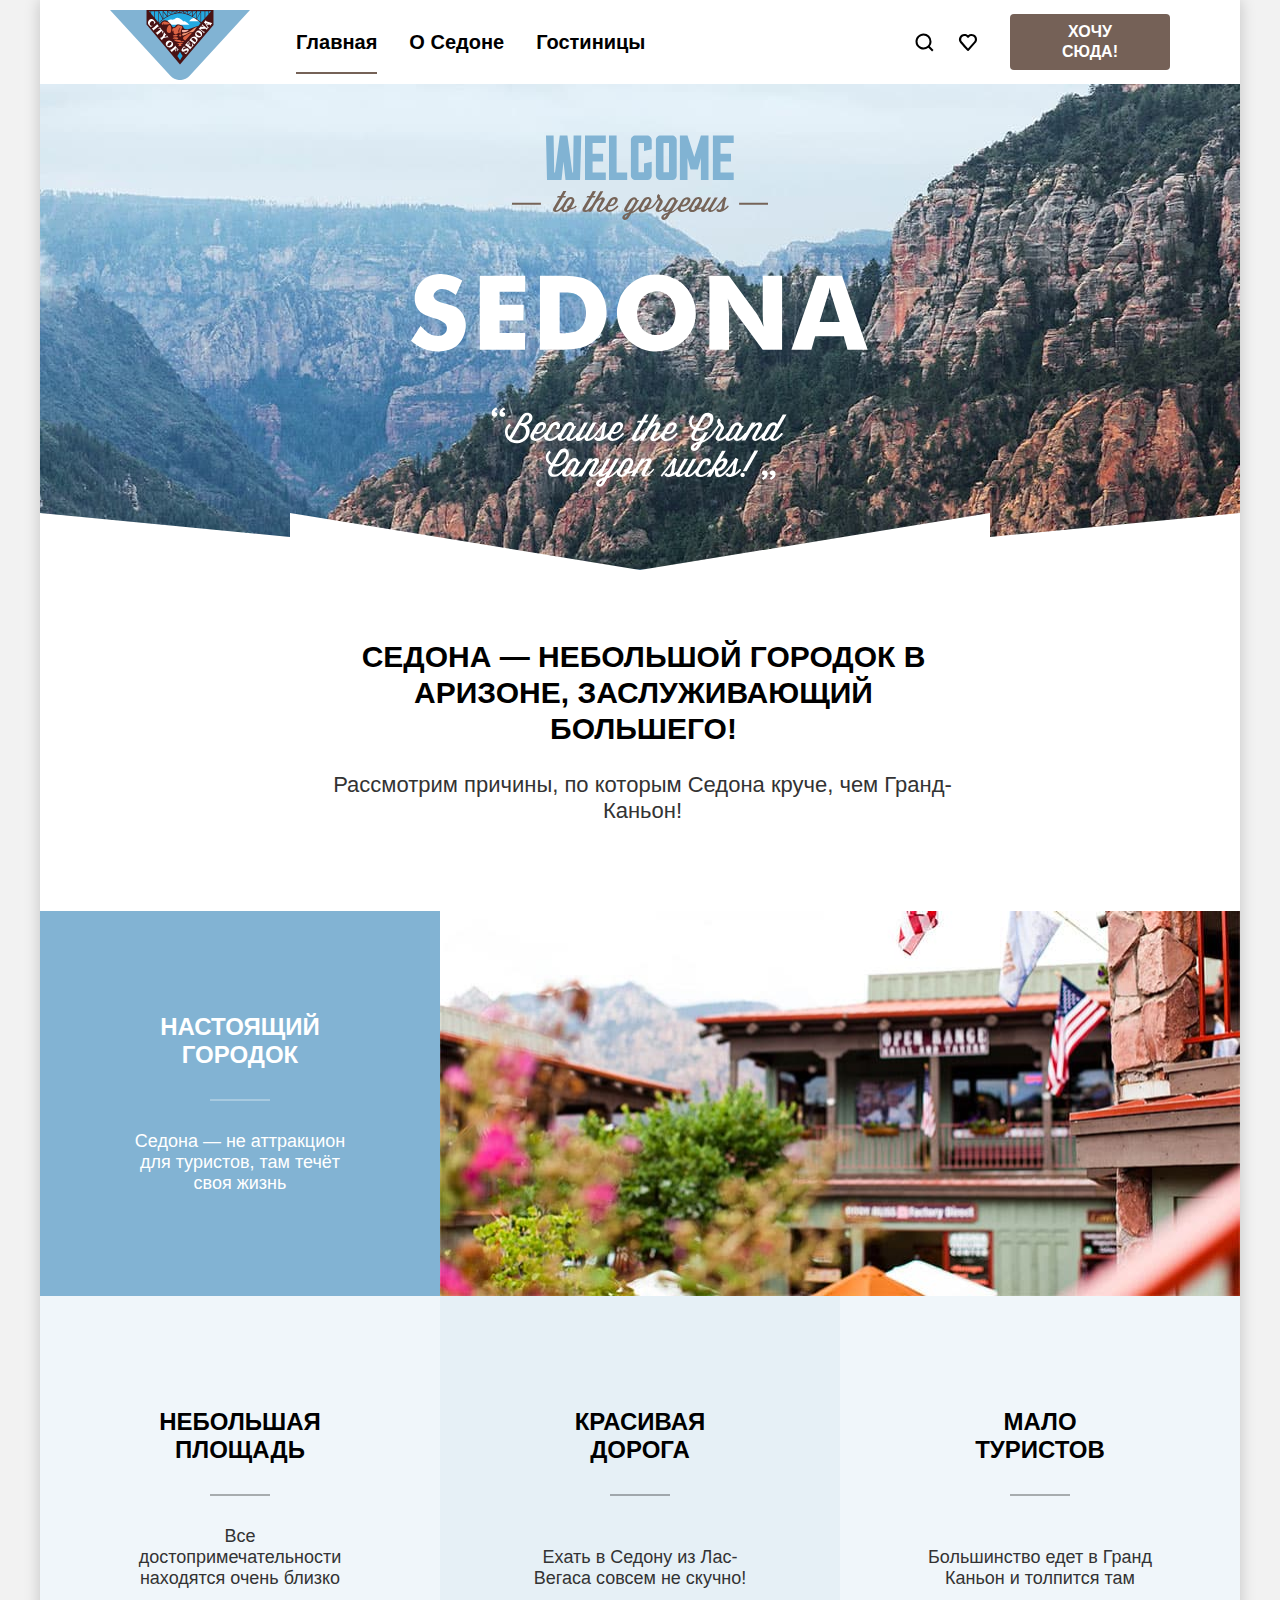
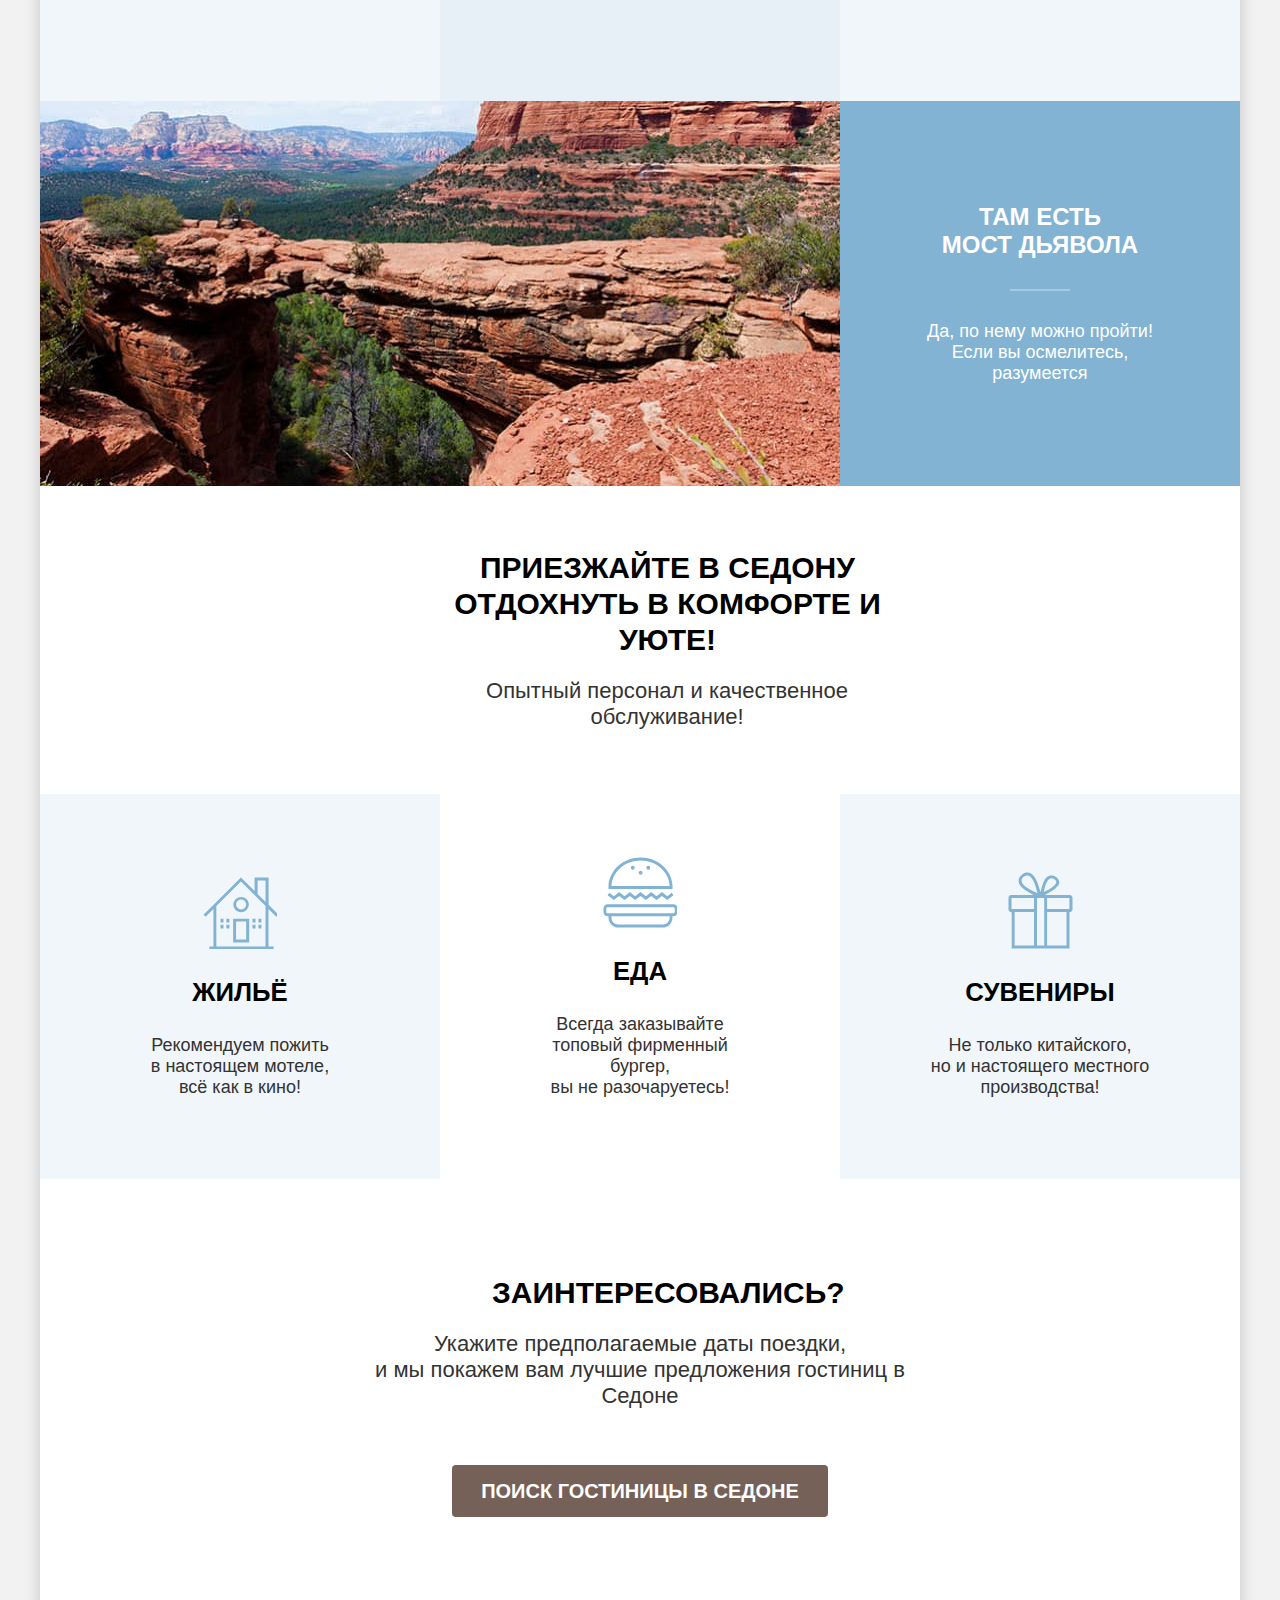
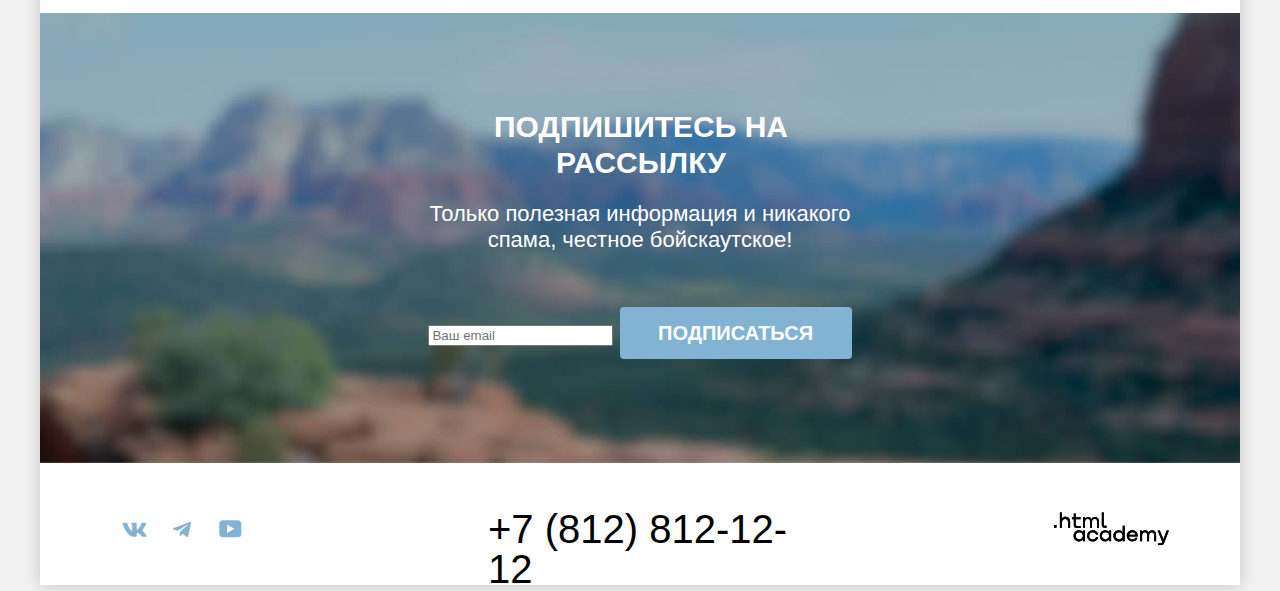
==== index.html @ 53e1e617 "Добавляет иконки в соцсети" ====
<!DOCTYPE html>
<html lang="ru">

  <head>
    <meta charset="utf-8">
    <title>HTML Academy: Седона</title>
    <link rel="stylesheet" href="styles/styles.css">
  </head>

  <body>
    <div class="wrapper">
      <header class="header-main">
        <nav class="header-navigation">
          <a class="header-logo-link">
            <img class="header-logo" width="140" height="70" src="images/header/logo-sedona2.svg"
              alt="Логотип города Седона.">
          </a>
          <ul class="header-navigation-list">
            <li class="header-navigation-item">
              <a class="header-navigation-link header-navigation-link-current" href="index.html">Главная</a>
            </li>
            <li class="header-navigation-item">
              <a class="header-navigation-link" href="#">О Седоне</a>
            </li>
            <li class="header-navigation-item">
              <a class="header-navigation-link" href="catalog.html">Гостиницы</a>
            </li>
          </ul>
          <ul class="header-navigation-list header-navigation-user">
            <li class="header-navigation-item">
              <a class="header-navigation-link" href="#">
                <span class="visually-hidden">Поиск</span>
              </a>
            </li>
            <li class="header-navigation-item">
              <a class="header-navigation-link" href="#">
                <span class="visually-hidden">Избранное число гостиниц</span>
                <!-- <span class="navigation-badge">12</span> - как реализовывать 12?вернуться после лайва-->
              </a>
            </li>
            <li class="header-navigation-item">
              <form class="form-button" action="https://echo.htmlacademy.ru/" method="post">
                <button class="button button-header" type="submit">Хочу сюда!</button>
              </form>
            </li>
          </ul>
        </nav>
      </header>
      <main class="main-index">
        <section class="hero">
          <h1 class="visually-hidden">Добро пожаловать в великолепную Седону</h1>
          <img class="hero-welcome-vector" width="458" height="352" src="images/index/welcome-text.svg"
            alt="Welcome to the gorgeous Sedona, because the Grand Canyon sucks!">
        </section>
        <section class="advantages">
          <div class="advantages-title-annotation">
            <h2 class="section-title advantages-title">Седона — небольшой городок в Аризоне, заслуживающий
              большего!</h2>
            <p class="annotation">Рассмотрим причины, по которым Седона круче, чем Гранд-Каньон!</p>
          </div>
          <ul class="advantages-list">
            <li class="advantages-item advantages-big-item">
              <div class="big-item-text">
                <h3 class="advantages-subtitle">Настоящий городок</h3>
                <p class="advantages-description">Седона — не аттракцион для туристов, там течёт своя жизнь</p>
              </div>
              <img class="advantages-image" width="800" height="384" src="images/index/advantages-1.jpg"
                alt="Дома Седоны.">
            </li>
            <li class="advantages-item advantages-item-square">
              <h3 class="advantages-subtitle advantages-subtitle-dark">Небольшая площадь</h3>
              <p class="advantages-description advantages-description-dark">Все достопримечательности находятся очень
                близко</p>
            </li>
            <li class="advantages-item advantages-item-road">
              <h3 class="advantages-subtitle advantages-subtitle-dark">Красивая<br>дорога</h3>
              <p class="advantages-description advantages-description-dark">Ехать в Седону
                из&nbsp;Лас-Вегаса совсем не скучно!</p>
            </li>
            <li class="advantages-item advantages-item-tourists">
              <h3 class="advantages-subtitle advantages-subtitle-dark">Мало<br>туристов</h3>
              <p class="advantages-description advantages-description-dark">Большинство едет в Гранд Каньон и толпится
                там</p>
            </li>
            <li class="advantages-item advantages-big-item">
              <img class="advantages-image" width="800" height="384" src="images/index/advantages-2.jpg"
                alt="Скалы Седоны.">
              <div class="big-item-text">
                <h3 class="advantages-subtitle">Там есть<br>мост дьявола</h3>
                <p class="advantages-description">Да, по нему можно пройти! Если вы осмелитесь, разумеется</p>
              </div>

            </li>
          </ul>
        </section>
        <section class="service">
          <div class="service-title-annotation">
            <h2 class="section-title service-title">Приезжайте в Седону отдохнуть в комфорте и уюте!</h2>
            <p class="annotation">Опытный персонал и качественное обслуживание!</p>
          </div>

          <ul class="service-list">
            <li class="service-item">
              <h3 class="service-subtitle">Жильё</h3>
              <p class="service-description">Рекомендуем пожить<br>в настоящем мотеле,<br>всё как в кино!</p>
            </li>
            <li class="service-item service-item-food">
              <h3 class="service-subtitle service-subtitle-food">Еда</h3>
              <p class="service-description">Всегда заказывайте <br>топовый фирменный бургер,<br>вы не разочаруетесь!
              </p>
            </li>
            <li class="service-item">
              <h3 class="service-subtitle service-subtitle-gift">Сувениры</h3>
              <p class="service-description">Не только китайского,<br>но и настоящего местного производства!</p>
            </li>
          </ul>
        </section>
        <section class="hotel-search">
          <div class="hotel-search-container">
            <h2 class="section-title hotel-search-title">Заинтересовались?</h2>
            <p class="annotation">Укажите предполагаемые даты поездки,<br>и мы покажем вам лучшие предложения гостиниц в
              Седоне</p>
            <button class="button button-search-hotel" type="button">Поиск гостиницы в Седоне</button>
          </div>
        </section>
        <section class="subscribe subscribe-background">
          <div class="subscribe-main">
            <h2 class="section-title subscribe-main-title">Подпишитесь на рассылку</h2>
            <p class="annotation subscribe-background-annotation">Только полезная информация и никакого спама,
              честное бойскаутское!</p>
            <form class="subscribe-form" action="https://echo.htmlacademy.ru/" method="post">
              <input class="subscribe-field" placeholder="Ваш email" type="email" name="email" id="subscribe-email"
                required>
              <button class="button button-subscribe" type="submit">Подписаться</button>
            </form>
          </div>
        </section>
      </main>
      <footer class="page-footer">
        <div class="page-footer-container">
          <h2 class="visually-hidden">Как с нами связаться</h2>
          <section class="footer-social">
            <h3 class="visually-hidden">Мы в социальных сетях</h3>
            <ul class="footer-social-list">
              <li class="footer-social-item">
                <a class="footer-social-link" href="https://vk.com/htmlacademy">
                  <span class="visually-hidden">Вконтакте</span>
                  <svg aria-hidden="true" focusable="false" xmlns="http://www.w3.org/2000/svg" width="25" height="15"
                    fill="none">
                    <path fill="#83B3D3" fill-rule="evenodd"
                      d="M24.12 1.8c.16-.54 0-.94-.8-.94H20.7c-.67 0-.98.34-1.15.73 0 0-1.33 3.2-3.22 5.27-.61.6-.9.8-1.23.8-.16 0-.41-.2-.41-.75v-5.1c0-.66-.19-.95-.74-.95H9.82c-.42 0-.67.3-.67.59 0 .62.95.76 1.04 2.51v3.8c0 .83-.15.98-.48.98-.9 0-3.06-3.2-4.34-6.88-.25-.72-.5-1-1.18-1H1.57c-.75 0-.9.34-.9.73 0 .68.89 4.07 4.14 8.55 2.17 3.06 5.23 4.72 8 4.72 1.68 0 1.88-.37 1.88-1v-2.32c0-.74.16-.88.7-.88.38 0 1.05.19 2.6 1.66 1.79 1.75 2.08 2.54 3.08 2.54h2.63c.75 0 1.12-.37.9-1.1-.23-.72-1.08-1.77-2.2-3.02-.62-.71-1.54-1.48-1.82-1.86-.39-.5-.28-.71 0-1.15 0 0 3.2-4.42 3.54-5.93Z"
                      clip-rule="evenodd" />
                  </svg>
                </a>
              </li>
              <li class="footer-social-item">
                <a class="footer-social-link" href="https://t.me/htmlacademy">
                  <span class="visually-hidden">Телеграм</span>
                  <svg aria-hidden="true" focusable="false" xmlns="http://www.w3.org/2000/svg" width="18" height="17"
                    fill="none">
                    <path fill="#83B3D3"
                      d="M16.79.96.84 7.1c-1.09.44-1.08 1.05-.2 1.32l4.1 1.28 9.47-5.98c.44-.27.85-.13.52.17l-7.68 6.93-.28 4.22c.41 0 .6-.2.83-.41l1.99-1.94 4.13 3.06c.77.42 1.31.2 1.5-.71l2.72-12.8c.28-1.1-.43-1.61-1.16-1.28Z" />
                  </svg>
                </a>
              </li>
              <li class="footer-social-item">
                <a class="footer-social-link" href="https://www.youtube.com/user/htmlacademyru">
                  <span class="visually-hidden">Ютьюб</span>
                  <svg aria-hidden="true" focusable="false" xmlns="http://www.w3.org/2000/svg" width="23" height="18"
                    fill="none">
                    <path fill="#83B3D3"
                      d="M18.94.36H3.51C1.65.36.33 1.95.33 3.76v10.09c0 1.91 1.32 3.5 3.18 3.5h15.65c1.64 0 3.17-1.59 3.17-3.4V3.76c-.22-1.8-1.53-3.4-3.39-3.4ZM7.99 12.89V4.82l7.34 4.04-7.34 4.03Z" />
                  </svg>
                </a>
              </li>
            </ul>
          </section>
          <section class="footer-contacts">
            <h3 class="visually-hidden">Телефон компании</h3>
            <a class="contacts-phone" href="tel:+78121212">+7 (812) 812-12-12</a>
          </section>
          <section class="footer-logo">
            <h3 class="visually-hidden">Сайт компании</h3>
            <a class="footer-logo-link" href="https://htmlacademy.ru">
              <svg class="footer-logo-img" aria-hidden="true" focusable="false" xmlns="http://www.w3.org/2000/svg"
                width="115" height="34" fill="none">
                <g clip-path="url(#a)">
                  <mask id="b" fill="#fff">
                    <path
                      d="M0 13.26v2.6h2.5v-2.6H0ZM11.6 4.86c-1.6 0-2.8.7-3.6 1.7h-.1V.36h-2v15.5h2v-5.3c0-2.1 1.3-3.6 3.3-3.6 1.8 0 2.9 1.4 2.9 3.2v5.7h2v-6.1c.1-3-1.8-4.9-4.5-4.9ZM26.6 5.16h-4.8v-3.7h-2v3.8h-1.9v2h1.9v6c0 1.7 1 2.7 2.7 2.7h4.1v-2h-3.7c-.7 0-1.1-.4-1.1-1.1v-5.7h4.8v-2ZM41.1 4.96c-1.6 0-2.9.8-3.5 2.1h-.1c-.6-1.2-1.8-2.1-3.4-2.1-1.4 0-2.5.8-3.1 1.8h-.1v-1.6H29v10.6h2v-5.4c0-2 1-3.5 2.6-3.5 1.5 0 2.4 1 2.4 2.6v6.3h2v-5.6c0-2.4 1.4-3.3 2.6-3.3 1.5 0 2.4 1 2.4 2.6v6.3h2v-6.5c.1-2.5-1.4-4.3-3.9-4.3ZM47.8 13.06c0 1.7 1 2.7 2.8 2.7h2v-2h-1.7c-.7 0-1.1-.4-1.1-1.1V.36h-2v12.7ZM28.9 20.06c-.9-1.1-2.2-1.8-3.9-1.8-3.1 0-5.4 2.3-5.4 5.6s2.3 5.6 5.4 5.6c1.8 0 3-.8 3.8-1.9h.1v1.6h2v-10.6h-2v1.5Zm-3.6 7.4c-2.2 0-3.6-1.6-3.6-3.6s1.4-3.6 3.6-3.6 3.6 1.6 3.6 3.6c0 1.9-1.4 3.6-3.6 3.6ZM44.2 22.36c-.5-2.4-2.6-4.1-5.4-4.1a5.4 5.4 0 0 0-5.6 5.6c0 3.1 2.2 5.6 5.6 5.6 2.8 0 4.9-1.8 5.4-4.2h-2.1a3.4 3.4 0 0 1-3.3 2.3c-2.2 0-3.6-1.6-3.6-3.6s1.4-3.6 3.6-3.6c1.6 0 2.8 1 3.3 2.2h2.1v-.2ZM55.1 20.06c-.9-1.1-2.2-1.8-3.9-1.8-3.1 0-5.4 2.3-5.4 5.6s2.3 5.6 5.4 5.6c1.8 0 3-.8 3.8-1.9h.1v1.6h2v-10.6h-2v1.5Zm-3.6 7.4c-2.2 0-3.6-1.6-3.6-3.6s1.4-3.6 3.6-3.6 3.6 1.6 3.6 3.6c0 1.9-1.5 3.6-3.6 3.6ZM68.7 20.16c-.9-1.1-2.2-1.9-3.9-1.9-3.1 0-5.4 2.3-5.4 5.6s2.2 5.6 5.4 5.6c1.7 0 3-.8 3.8-1.8h.1v1.5h2v-15.4h-2v6.4Zm-3.6 7.3c-2.2 0-3.6-1.6-3.6-3.6s1.4-3.6 3.6-3.6 3.6 1.6 3.6 3.6c-.1 2-1.5 3.6-3.6 3.6ZM78.3 18.26c-3.3 0-5.5 2.5-5.5 5.6 0 3 2.1 5.6 5.5 5.6 2.5 0 4.5-1.3 5.2-3.6h-2.1c-.5 1-1.6 1.6-3 1.6-1.9 0-3.3-1.3-3.4-2.9h8.8c.2-3.6-2-6.3-5.5-6.3Zm0 1.9c1.7 0 3 1 3.3 2.6h-6.5c.3-1.5 1.5-2.6 3.2-2.6ZM98.2 18.26c-1.6 0-2.9.8-3.6 2h-.1c-.6-1.2-1.8-2-3.4-2-1.4 0-2.5.7-3.1 1.8v-1.5h-1.9v10.6h2v-5.4c0-2 1-3.4 2.6-3.5 1.5 0 2.4 1 2.4 2.6v6.3h2v-5.6c0-2.4 1.4-3.3 2.6-3.3 1.5 0 2.4 1 2.4 2.6v6.3h2v-6.5c.1-2.6-1.4-4.4-3.9-4.4ZM109.4 27.36l-3.6-8.9h-2.2l4.8 11.6c-.3.9-.7 1.2-1.7 1.2h-2.5v2h2.5c1.8 0 2.8-.8 3.5-2.6l4.7-12.2h-2.1l-3.4 8.9Z" />
                  </mask>
                  <path fill="#000"
                    d="M0 13.26v2.6h2.5v-2.6H0ZM11.6 4.86c-1.6 0-2.8.7-3.6 1.7h-.1V.36h-2v15.5h2v-5.3c0-2.1 1.3-3.6 3.3-3.6 1.8 0 2.9 1.4 2.9 3.2v5.7h2v-6.1c.1-3-1.8-4.9-4.5-4.9ZM26.6 5.16h-4.8v-3.7h-2v3.8h-1.9v2h1.9v6c0 1.7 1 2.7 2.7 2.7h4.1v-2h-3.7c-.7 0-1.1-.4-1.1-1.1v-5.7h4.8v-2ZM41.1 4.96c-1.6 0-2.9.8-3.5 2.1h-.1c-.6-1.2-1.8-2.1-3.4-2.1-1.4 0-2.5.8-3.1 1.8h-.1v-1.6H29v10.6h2v-5.4c0-2 1-3.5 2.6-3.5 1.5 0 2.4 1 2.4 2.6v6.3h2v-5.6c0-2.4 1.4-3.3 2.6-3.3 1.5 0 2.4 1 2.4 2.6v6.3h2v-6.5c.1-2.5-1.4-4.3-3.9-4.3ZM47.8 13.06c0 1.7 1 2.7 2.8 2.7h2v-2h-1.7c-.7 0-1.1-.4-1.1-1.1V.36h-2v12.7ZM28.9 20.06c-.9-1.1-2.2-1.8-3.9-1.8-3.1 0-5.4 2.3-5.4 5.6s2.3 5.6 5.4 5.6c1.8 0 3-.8 3.8-1.9h.1v1.6h2v-10.6h-2v1.5Zm-3.6 7.4c-2.2 0-3.6-1.6-3.6-3.6s1.4-3.6 3.6-3.6 3.6 1.6 3.6 3.6c0 1.9-1.4 3.6-3.6 3.6ZM44.2 22.36c-.5-2.4-2.6-4.1-5.4-4.1a5.4 5.4 0 0 0-5.6 5.6c0 3.1 2.2 5.6 5.6 5.6 2.8 0 4.9-1.8 5.4-4.2h-2.1a3.4 3.4 0 0 1-3.3 2.3c-2.2 0-3.6-1.6-3.6-3.6s1.4-3.6 3.6-3.6c1.6 0 2.8 1 3.3 2.2h2.1v-.2ZM55.1 20.06c-.9-1.1-2.2-1.8-3.9-1.8-3.1 0-5.4 2.3-5.4 5.6s2.3 5.6 5.4 5.6c1.8 0 3-.8 3.8-1.9h.1v1.6h2v-10.6h-2v1.5Zm-3.6 7.4c-2.2 0-3.6-1.6-3.6-3.6s1.4-3.6 3.6-3.6 3.6 1.6 3.6 3.6c0 1.9-1.5 3.6-3.6 3.6ZM68.7 20.16c-.9-1.1-2.2-1.9-3.9-1.9-3.1 0-5.4 2.3-5.4 5.6s2.2 5.6 5.4 5.6c1.7 0 3-.8 3.8-1.8h.1v1.5h2v-15.4h-2v6.4Zm-3.6 7.3c-2.2 0-3.6-1.6-3.6-3.6s1.4-3.6 3.6-3.6 3.6 1.6 3.6 3.6c-.1 2-1.5 3.6-3.6 3.6ZM78.3 18.26c-3.3 0-5.5 2.5-5.5 5.6 0 3 2.1 5.6 5.5 5.6 2.5 0 4.5-1.3 5.2-3.6h-2.1c-.5 1-1.6 1.6-3 1.6-1.9 0-3.3-1.3-3.4-2.9h8.8c.2-3.6-2-6.3-5.5-6.3Zm0 1.9c1.7 0 3 1 3.3 2.6h-6.5c.3-1.5 1.5-2.6 3.2-2.6ZM98.2 18.26c-1.6 0-2.9.8-3.6 2h-.1c-.6-1.2-1.8-2-3.4-2-1.4 0-2.5.7-3.1 1.8v-1.5h-1.9v10.6h2v-5.4c0-2 1-3.4 2.6-3.5 1.5 0 2.4 1 2.4 2.6v6.3h2v-5.6c0-2.4 1.4-3.3 2.6-3.3 1.5 0 2.4 1 2.4 2.6v6.3h2v-6.5c.1-2.6-1.4-4.4-3.9-4.4ZM109.4 27.36l-3.6-8.9h-2.2l4.8 11.6c-.3.9-.7 1.2-1.7 1.2h-2.5v2h2.5c1.8 0 2.8-.8 3.5-2.6l4.7-12.2h-2.1l-3.4 8.9Z" />
                  <path stroke="#000" stroke-width="2"
                    d="M0 13.26v2.6h2.5v-2.6H0ZM11.6 4.86c-1.6 0-2.8.7-3.6 1.7h-.1V.36h-2v15.5h2v-5.3c0-2.1 1.3-3.6 3.3-3.6 1.8 0 2.9 1.4 2.9 3.2v5.7h2v-6.1c.1-3-1.8-4.9-4.5-4.9ZM26.6 5.16h-4.8v-3.7h-2v3.8h-1.9v2h1.9v6c0 1.7 1 2.7 2.7 2.7h4.1v-2h-3.7c-.7 0-1.1-.4-1.1-1.1v-5.7h4.8v-2ZM41.1 4.96c-1.6 0-2.9.8-3.5 2.1h-.1c-.6-1.2-1.8-2.1-3.4-2.1-1.4 0-2.5.8-3.1 1.8h-.1v-1.6H29v10.6h2v-5.4c0-2 1-3.5 2.6-3.5 1.5 0 2.4 1 2.4 2.6v6.3h2v-5.6c0-2.4 1.4-3.3 2.6-3.3 1.5 0 2.4 1 2.4 2.6v6.3h2v-6.5c.1-2.5-1.4-4.3-3.9-4.3ZM47.8 13.06c0 1.7 1 2.7 2.8 2.7h2v-2h-1.7c-.7 0-1.1-.4-1.1-1.1V.36h-2v12.7ZM28.9 20.06c-.9-1.1-2.2-1.8-3.9-1.8-3.1 0-5.4 2.3-5.4 5.6s2.3 5.6 5.4 5.6c1.8 0 3-.8 3.8-1.9h.1v1.6h2v-10.6h-2v1.5Zm-3.6 7.4c-2.2 0-3.6-1.6-3.6-3.6s1.4-3.6 3.6-3.6 3.6 1.6 3.6 3.6c0 1.9-1.4 3.6-3.6 3.6ZM44.2 22.36c-.5-2.4-2.6-4.1-5.4-4.1a5.4 5.4 0 0 0-5.6 5.6c0 3.1 2.2 5.6 5.6 5.6 2.8 0 4.9-1.8 5.4-4.2h-2.1a3.4 3.4 0 0 1-3.3 2.3c-2.2 0-3.6-1.6-3.6-3.6s1.4-3.6 3.6-3.6c1.6 0 2.8 1 3.3 2.2h2.1v-.2ZM55.1 20.06c-.9-1.1-2.2-1.8-3.9-1.8-3.1 0-5.4 2.3-5.4 5.6s2.3 5.6 5.4 5.6c1.8 0 3-.8 3.8-1.9h.1v1.6h2v-10.6h-2v1.5Zm-3.6 7.4c-2.2 0-3.6-1.6-3.6-3.6s1.4-3.6 3.6-3.6 3.6 1.6 3.6 3.6c0 1.9-1.5 3.6-3.6 3.6ZM68.7 20.16c-.9-1.1-2.2-1.9-3.9-1.9-3.1 0-5.4 2.3-5.4 5.6s2.2 5.6 5.4 5.6c1.7 0 3-.8 3.8-1.8h.1v1.5h2v-15.4h-2v6.4Zm-3.6 7.3c-2.2 0-3.6-1.6-3.6-3.6s1.4-3.6 3.6-3.6 3.6 1.6 3.6 3.6c-.1 2-1.5 3.6-3.6 3.6ZM78.3 18.26c-3.3 0-5.5 2.5-5.5 5.6 0 3 2.1 5.6 5.5 5.6 2.5 0 4.5-1.3 5.2-3.6h-2.1c-.5 1-1.6 1.6-3 1.6-1.9 0-3.3-1.3-3.4-2.9h8.8c.2-3.6-2-6.3-5.5-6.3Zm0 1.9c1.7 0 3 1 3.3 2.6h-6.5c.3-1.5 1.5-2.6 3.2-2.6ZM98.2 18.26c-1.6 0-2.9.8-3.6 2h-.1c-.6-1.2-1.8-2-3.4-2-1.4 0-2.5.7-3.1 1.8v-1.5h-1.9v10.6h2v-5.4c0-2 1-3.4 2.6-3.5 1.5 0 2.4 1 2.4 2.6v6.3h2v-5.6c0-2.4 1.4-3.3 2.6-3.3 1.5 0 2.4 1 2.4 2.6v6.3h2v-6.5c.1-2.6-1.4-4.4-3.9-4.4ZM109.4 27.36l-3.6-8.9h-2.2l4.8 11.6c-.3.9-.7 1.2-1.7 1.2h-2.5v2h2.5c1.8 0 2.8-.8 3.5-2.6l4.7-12.2h-2.1l-3.4 8.9Z"
                    mask="url(#b)" />
                </g>
                <defs>
                  <clipPath id="a">
                    <path fill="#fff" d="M0 .36h115v33H0z" />
                  </clipPath>
                </defs>
              </svg>
            </a>
          </section>
        </div>

      </footer>

    </div>
  </body>

</html>
---- styles/styles.css ----
@font-face {
  font-family: "PT Sans";
  font-style: normal;
  font-weight: 400;
  src: url("../fonts/ptsans-400.woff2") format("woff2");
  font-display: swap;
}

@font-face {
  font-family: "PT Sans";
  font-style: normal;
  font-weight: 700;
  src: url("../fonts/ptsans-700.woff2") format("woff2");
  font-display: swap;
}

.visually-hidden {
  position: absolute;
  width: 1px;
  height: 1px;
  margin: -1px;
  border: 0;
  padding: 0;
  white-space: nowrap;
  clip-path: inset(100%);
  clip: rect(0 0 0 0);
  overflow: hidden;
}

html {
  height: 100%;
}

body {
  margin: 0;
  min-height: 100%;
  font-family: "PT Sans", "Arial", sans-serif;
  font-size: 22px;
  line-height: 26px;
  color: #000000;
  background-color: #F2F2F2;
  height: 100%;
}

.wrapper {
  display: flex;
  flex-direction: column;
  min-height: 100%;
  width: 1200px;
  color: #000000;
  background-color: #ffffff;
  margin: 0 auto;
  box-shadow: 0 0 15px rgba(0, 0, 0, 0.2);
}

.section-title {
  font-weight: 700;
  font-size: 30px;
  line-height: 36px;
  text-align: center;
  text-transform: uppercase;
  padding: 0;
  margin: 0;
}

.annotation {
  color: #333333;
  text-align: center;
  padding: 0;
}

.button {
  display: inline-block;
  font-family: inherit;
  font-size: 16px;
  line-height: 20px;
  font-weight: 700;
  text-align: center;
  color: #ffffff;
  background-color: #82B3D3;
  text-decoration: none;
  text-transform: uppercase;
  border: none;
  border-radius: 4px;
  min-width: 140px;
  min-height: 36px;
  box-sizing: border-box;
  cursor: pointer;
}

/*HEADER*/
.header-navigation {
  font-weight: 700;
  display: flex;
  width: 1200px;
  margin: 0 auto;
  align-items: center;
}

.header-navigation-list {
  margin: 0;
  padding: 0;
  list-style-type: none;
  display: flex;
  flex-wrap: wrap;
  width: 465px;
}

.header-navigation-user {
  max-width: 350px;
  margin-left: auto;
  margin-right: 70px;
  justify-content: flex-end;
  align-items: center;
}

.header-logo-link {
  display: block;
  width: 140px;
  margin: 0 30px -6px 70px;
  position: relative;
}

.header-logo {
  display: block;
}


.header-navigation-link {
  display: block;
  padding: 20px 16px;
  font-size: 20px;
  line-height: 24px;
  text-align: center;
  color: #000000;
  text-decoration: none;
  text-transform: capitalize;
  position: relative;
}

.header-navigation-link-current::after {
  content: "";
  position: absolute;
  right: 16px;
  bottom: 0;
  left: 16px;
  height: 2px;
  background-color: #756257;
}

.header-navigation-user .header-navigation-link {
  min-width: 44px;
  max-width: 70px;
  min-height: 64px;
  padding: 22px 12px;
  box-sizing: border-box;
}

.header-navigation-user .header-navigation-item:nth-child(1) .header-navigation-link {
  background-image: url("../images/header/search.svg");
  background-repeat: no-repeat;
  background-position: center;
}

.header-navigation-user .header-navigation-item:nth-child(2) .header-navigation-link {
  background-image: url("../images/header/favourites.svg");
  background-repeat: no-repeat;
  background-position: center;
}

.button-header {
  background-color: #756157;
  width: 160px;
  margin: 14px 0 14px 20px;
  padding: 8px 34px;
  border: 0;
}

/*MAIN*/
.main-index {
  flex-grow: 1;
  width: 1200px;
  margin: 0 auto;
}

/*HERO*/
.hero {
  color: #ffffff;
  background: url("../images/index/background-hero-divider.svg") bottom/100% auto no-repeat,
    #3F5E72 url("../images/index/hero-background.jpg") top/100% auto no-repeat;
  display: block;
  text-align: center;
  padding: 51px 371px 77px 371px;
}

/*ADVANTAGES*/
.advantages-title-annotation {
  margin: 0 0 18px;
  padding: 69px 0;
}

.advantages-title {
  width: 627px;
  margin: 0 290px 25px 290px;
}

.advantages-title-annotation p {
  width: 655px;
  margin: 0 275px;
}

.advantages-list {
  text-align: center;
  list-style-type: none;
  margin: 0;
  padding: 0;
  display: flex;
  flex-wrap: wrap;
}

.advantages-item {
  color: #ffffff;
  background-color: #82B3D3;
  width: 1200px;
  min-height: 385px;
}

.advantages-big-item {
  display: flex;
  flex-wrap: nowrap;
}

.advantages-image {
  height: 100%;
}

.big-item-text {
  display: flex;
  flex-direction: column;
  justify-content: space-between;
  padding: 102px 85px;
}

.advantages-item-square,
.advantages-item-tourists {
  display: flex;
  flex-direction: column;
  justify-content: space-between;
  color: #000000;
  background-color: rgba(131, 179, 211, 0.12);
  width: 400px;
  padding: 112px 85px;
  box-sizing: border-box;
}

.advantages-item-road {
  display: flex;
  flex-direction: column;
  justify-content: space-between;
  color: #000000;
  background-color: rgba(131, 179, 211, 0.2);
  width: 400px;
  padding: 112px 85px;
  box-sizing: border-box;
}

.advantages-subtitle {
  font-weight: 700;
  font-size: 24px;
  line-height: 28px;
  text-transform: uppercase;
  margin: 0 0 62px;
  position: relative;
}

.advantages-subtitle::after {
  content: "";
  position: absolute;
  height: 2px;
  background-color: rgba(255, 255, 255, 0.3);
  width: 60px;
  top: 86px;
  right: 85px;
}

.advantages-subtitle-dark::after {
  background-color: rgba(0, 0, 0, 0.3);
}

.advantages-description {
  font-size: 18px;
  line-height: 21px;
  margin: 0;
}

.advantages-description-dark {
  color: #333333;
}

/*SERVICES*/
.service-title-annotation {
  margin: 0;
  padding: 64px 0;
}

.service-title {
  width: 505px;
  margin: 0 375px 20px 375px;
}

.service-title-annotation p {
  width: 490px;
  margin: 0 382px;
}

.service-list {
  margin: 0;
  padding: 0;
  display: flex;
  flex-wrap: wrap;
  text-align: center;
  list-style-type: none;
  text-transform: uppercase;
}

.service-item {
  width: 400px;
  min-height: 385px;
  background-color: rgba(131, 179, 211, 0.12);
  padding: 81px 85px;
  box-sizing: border-box;
  display: flex;
  flex-direction: column;
  justify-content: flex-end;
}

.service-image {
  width: 75px;
  height: 75px;
  margin-bottom: 30px;
}

.service-subtitle {
  margin: 0 0 30px;
  padding: 0;
}

.service-subtitle::before {
  content: "";
  display: block;
  background: url("../images/index/service/service-home.svg") no-repeat;
  width: 75px;
  height: 72px;
  position: relative;
  left: 77px;
  bottom: 30px;
}

.service-subtitle-food::before {
  background: url("../images/index/service/service-food.svg") no-repeat;
}

.service-subtitle-gift::before {
  background: url("../images/index/service/service-gift.svg") no-repeat;
  height: 77px;
}

.service-item-food {
  background-color: #ffffff;
}

.service-description {
  margin: 0;
  padding: 0;
  font-size: 18px;
  line-height: 21px;
  color: #333333;
  text-transform: none;
}

/*HOTEL-SEARCH*/
.hotel-search {
  padding: 96px 304px;
}

.hotel-search-container {
  width: 592px;
  margin: 0 auto;
  text-align: center;
}

.hotel-search-title {
  margin: 0 148px 20px 148px;
}

.hotel-search-container p {
  margin: 0 0 56px;
}

.button-search-hotel {
  font-size: 20px;
  line-height: 36px;
  width: 376px;
  min-height: 52px;
  background-color: #756157;
  margin: 0 108px;
}

/*SUBSCRIBE*/
.subscribe {
  padding: 96px 258px 104px;
}

.subscribe-main {
  width: 684px;
  margin: 0 auto;
  text-align: center;
}

.subscribe-main-title {
  width: 406px;
  margin: 0 140px 20px;
}

.subscribe-main p {
  margin: 0 105px 54px;
}

.button-subscribe {
  font-size: 20px;
  line-height: 36px;
  width: 232px;
  min-height: 52px;
}

.subscribe-background {
  color: #ffffff;
  background: #3F5E72 url("../images/index/subscribe-background.jpg") center/cover no-repeat;
}

.subscribe-background-annotation {
  color: #ffffff;
}

/*FOOTER*/
.page-footer {
  padding: 40px 70px 30px;
}

.page-footer-container {
  width: 1060px;
  margin: 0 auto;
  display: flex;
  justify-content: space-between;
  align-items: center;
}

.footer-social {
  width: 180px;
}

.footer-social-list {
  display: flex;
  flex-wrap: wrap;
  margin: 5px auto 5px 0;
  padding: 0;
  list-style-type: none;
}

.footer-social-link {
  display: flex;
  justify-content: center;
  align-items: center;
  min-width: 48px;
  height: 40px;
  padding: 0 10px;
  box-sizing: border-box;
}

.footer-contacts {
  width: 720px;
  min-height: 50px;
}

a[href^="tel:"] {
  font-family: "PT Sans", "Arial", sans-serif;
  color: #000000;
  font-size: 40px;
  line-height: 40px;
  text-decoration: none;
  text-transform: uppercase;
  display: block;
  margin: 5px 194px 5px 198px;
  width: 333px;
  height: 40px;
}

.footer-logo {
  width: 120px;
  margin-left: auto;
}

.footer-logo-link {
  display: block;
  padding: 9px 0 9px 4px;
}

.footer-logo-img {
  display: block;
}

/*CATALOG-PAGE*/
/*INNER_HEADER*/
.filter-wrapper {
  color: #ffffff;
  background: #3F5E72 url("../images/catalog/filter-background.jpg") center/cover no-repeat;
  width: 1060px;
  padding: 35px 70px 70px;
  display: flex;
  flex-direction: column;
  align-items: flex-start;
  gap: 40px;
}

.inner-header-title {
  margin: 0;
  font-weight: 700;
  font-size: 60px;
  line-height: 78px;
}

.breadcrumbs {
  list-style-type: none;
  display: flex;
  flex-direction: row;
  margin: 0;
  padding: 0;
}

.breadcrumbs-link {
  font-size: 16px;
  line-height: 21px;
  margin-right: 10px;
}

/*FILTER*/
.catalog-filter {
  width: 1060px;
  display: flex;
  flex-direction: row;
}

.catalog-filter-left {
  margin-right: auto;
  display: flex;
}

.catalog-filter-right {
  width: 550px;
  margin-left: auto;
  display: flex;
}

.catalog-filter-price-group {
  display: grid;
  grid-template-columns: 144px 144px 261px;
  border: none;
  margin: 0;
  padding: 0;
}

.catalog-filter-title {
  font-weight: 700;
  font-size: 20px;
  line-height: 24px;
  text-transform: capitalize;
  border: none;
}

.catalog-filter-title-price {
  grid-area: 2/1/3/2;
}

input[name="price-min"] {
  grid-area: 2/1/3/2;
}

input[name="price-max"] {
  grid-area: 2/2/3/3;
}

input[name="price-range"] {
  grid-area: 3/1/4/3;
}

.catalog-filter-price-group .button {
  grid-area: 2/3/3/4;
  justify-self: end;
  padding: 4px 50px;
  align-self: end;
  border: none;
}

.catalog-filter-price-group .button-reset {
  grid-area: 3/3/4/4;
  justify-self: end;
  padding: 4px 50px;
  align-self: end;
}


.catalog-filter-item {
  font-size: 18px;
  line-height: 23px;
}

.button-reset {
  background-color: transparent;
  border-color: transparent;
}

/*Filter-results*/
.filter-results {
  width: 1060px;
  padding: 50px 70px 60px;
  display: flex;
  flex-direction: column;
  align-items: flex-start;
  justify-content: space-between;
  gap: 40px;
}

.filter-results-head {
  display: flex;
  justify-content: space-between;
  width: 1060px;
  align-items: center;
}

.type-button-results-list {
  margin: 0;
  padding: 0;
  display: flex;
  list-style-type: none;
}

.type-button-results-item {
  width: 48px;
  height: 48px;
}

.type-button-results-item:not(:last-child) {
  margin-right: 8px;
}

.select-control {
  font-size: 18px;
  line-height: 21px;
  color: #333333;
  background-color: #E5E5E5;
  width: 292px;
}

/*CATALOG*/
.catalog-list {
  list-style-type: none;
  margin: 0;
  padding: 0;
  display: flex;
  justify-content: space-between;
  flex-wrap: wrap;
  gap: 20px;
}

.catalog-item {
  width: 300px;
  padding: 20px;
  display: grid;
  grid-template-columns: 1fr 1fr;
  grid-template-rows: 212px auto min-content min-content min-content;
  row-gap: 16px;
}

.catalog-link {
  text-decoration: none;
  grid-area: 1/1/2/3;
}

.catalog-item-image {
  object-fit: contain;
}

.catalog-link-title {
  text-decoration: none;
  grid-area: 2/1/3/3;
}

.catalog-title {
  font-weight: 700;
  font-size: 24px;
  line-height: 28px;
  color: #000000;
  margin: 0;
  padding: 0;
}

.p-apartment {
  font-size: 18px;
  line-height: 21px;
  color: #333333;
}

.type-apartment {
  grid-area: 3/1/4/2;
}

.apartment-price {
  grid-area: 3/2/4/3;
  justify-self: end;
}

.button-apartment-detail {
  background-color: #756157;
  display: block;
  grid-area: 4/1/5/2;
  width: 140px;
  padding: 8px;
  align-self: flex-start;
}

.apartment-button {
  grid-area: 4/2/5/3;
  padding: 8px;
  justify-self: end;
  align-self: flex-start;
}

.stars {
  grid-area: 5/1/6/2;
  margin: 0;
}

.button-apartment-rating {
  color: #333333;
  background-color: #F2F2F2;
  font-weight: 400;
  grid-area: 5/2/6/3;
  width: 140px;
  justify-self: end;
  align-self: self-start;
}

.button-apartment-selected {
  background-color: #7DB54F;
  grid-area: 4/2/5/3;
  padding: 8px;
  justify-self: end;
  align-self: flex-start;
}

/*PAGINATION*/
.pagination-frame {
  width: 1060px;
}

.pagination {
  list-style-type: none;
  margin: 0;
  padding: 0;
  display: flex;
}

.pagination-item {
  background-color: #82B3D3;
  text-align: center;
  border-radius: 4px;
}

.pagination-item:not(:last-child) {
  margin-right: 8px;
}

.pagination-link {
  text-decoration: none;
  color: #FFFFFF;
  display: block;
  box-sizing: border-box;
  min-width: 60px;
  height: 60px;
  padding: 14px 12px;
}

.pagination-current,
.pagination-next-link {
  color: #000000;
}

.pagination-item-current {
  background-color: #F2F2F2;
}

.pagination-item-next {
  background-color: transparent;
}
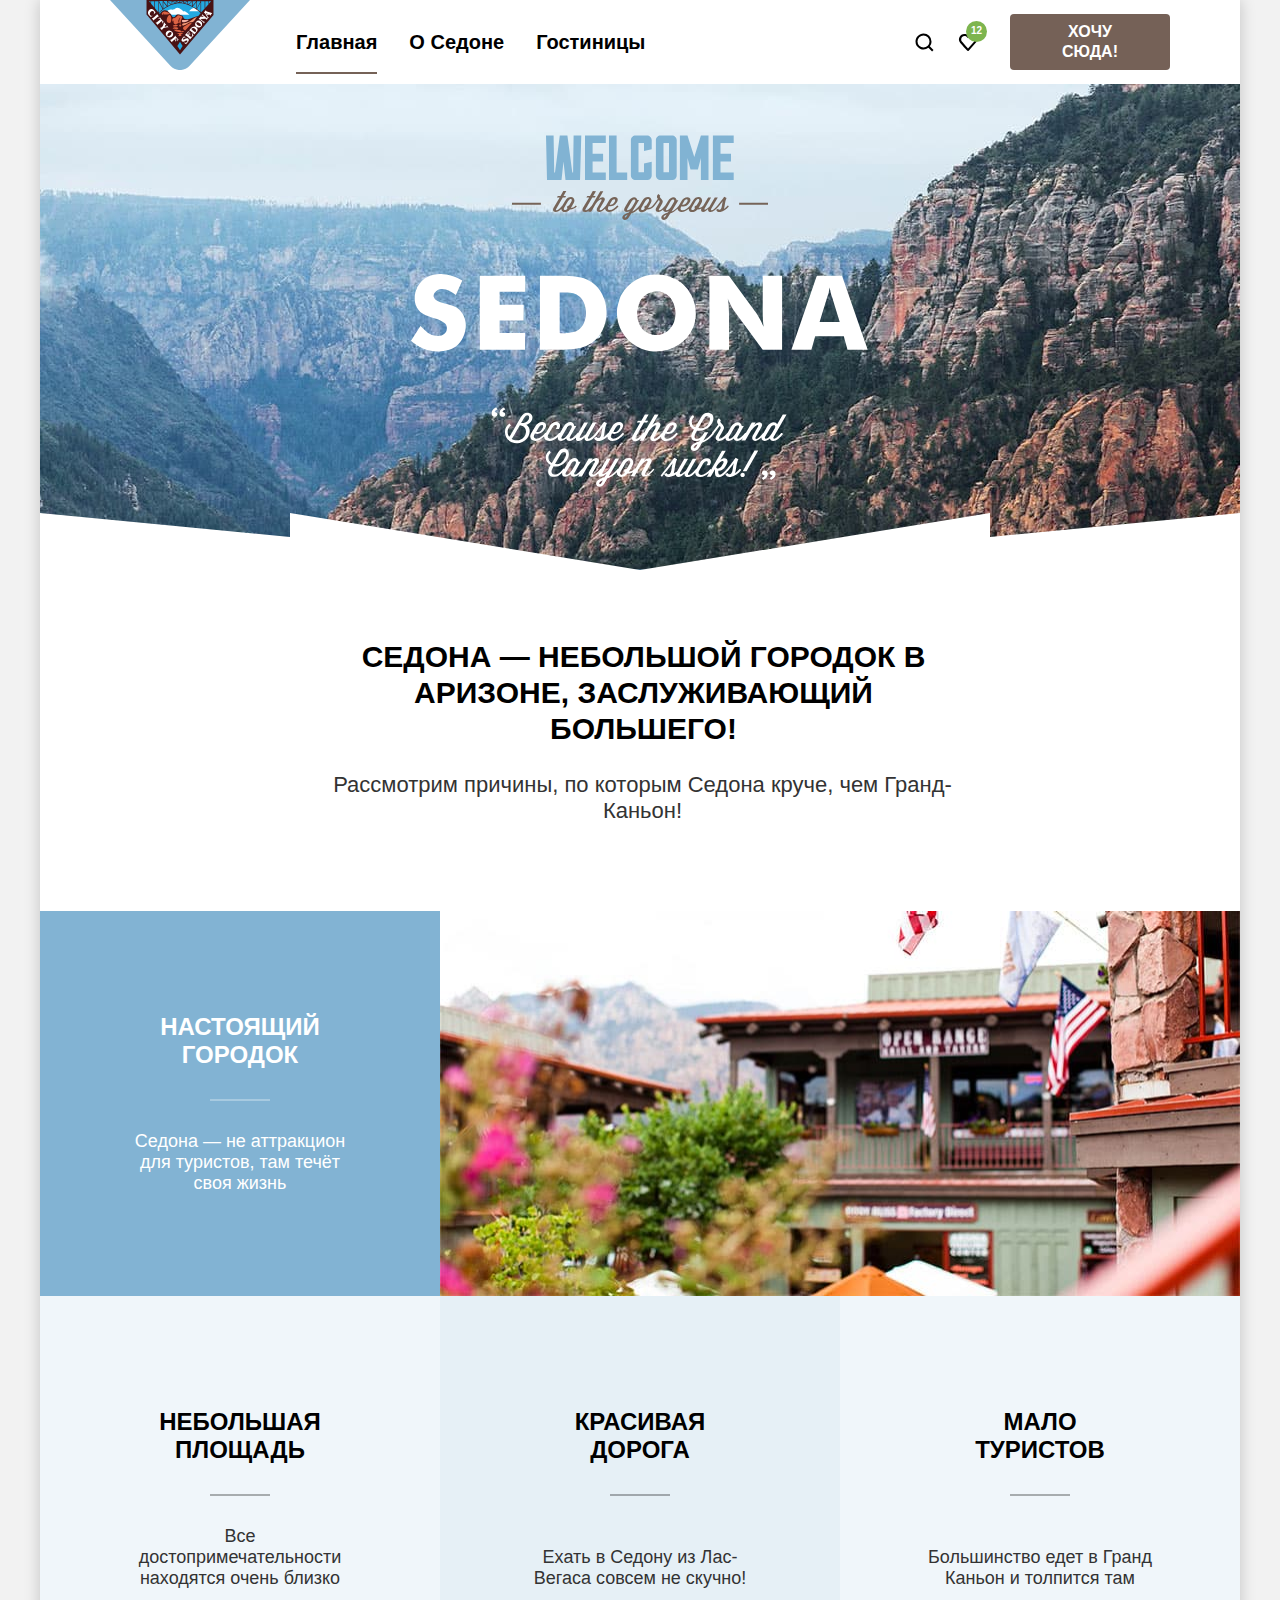
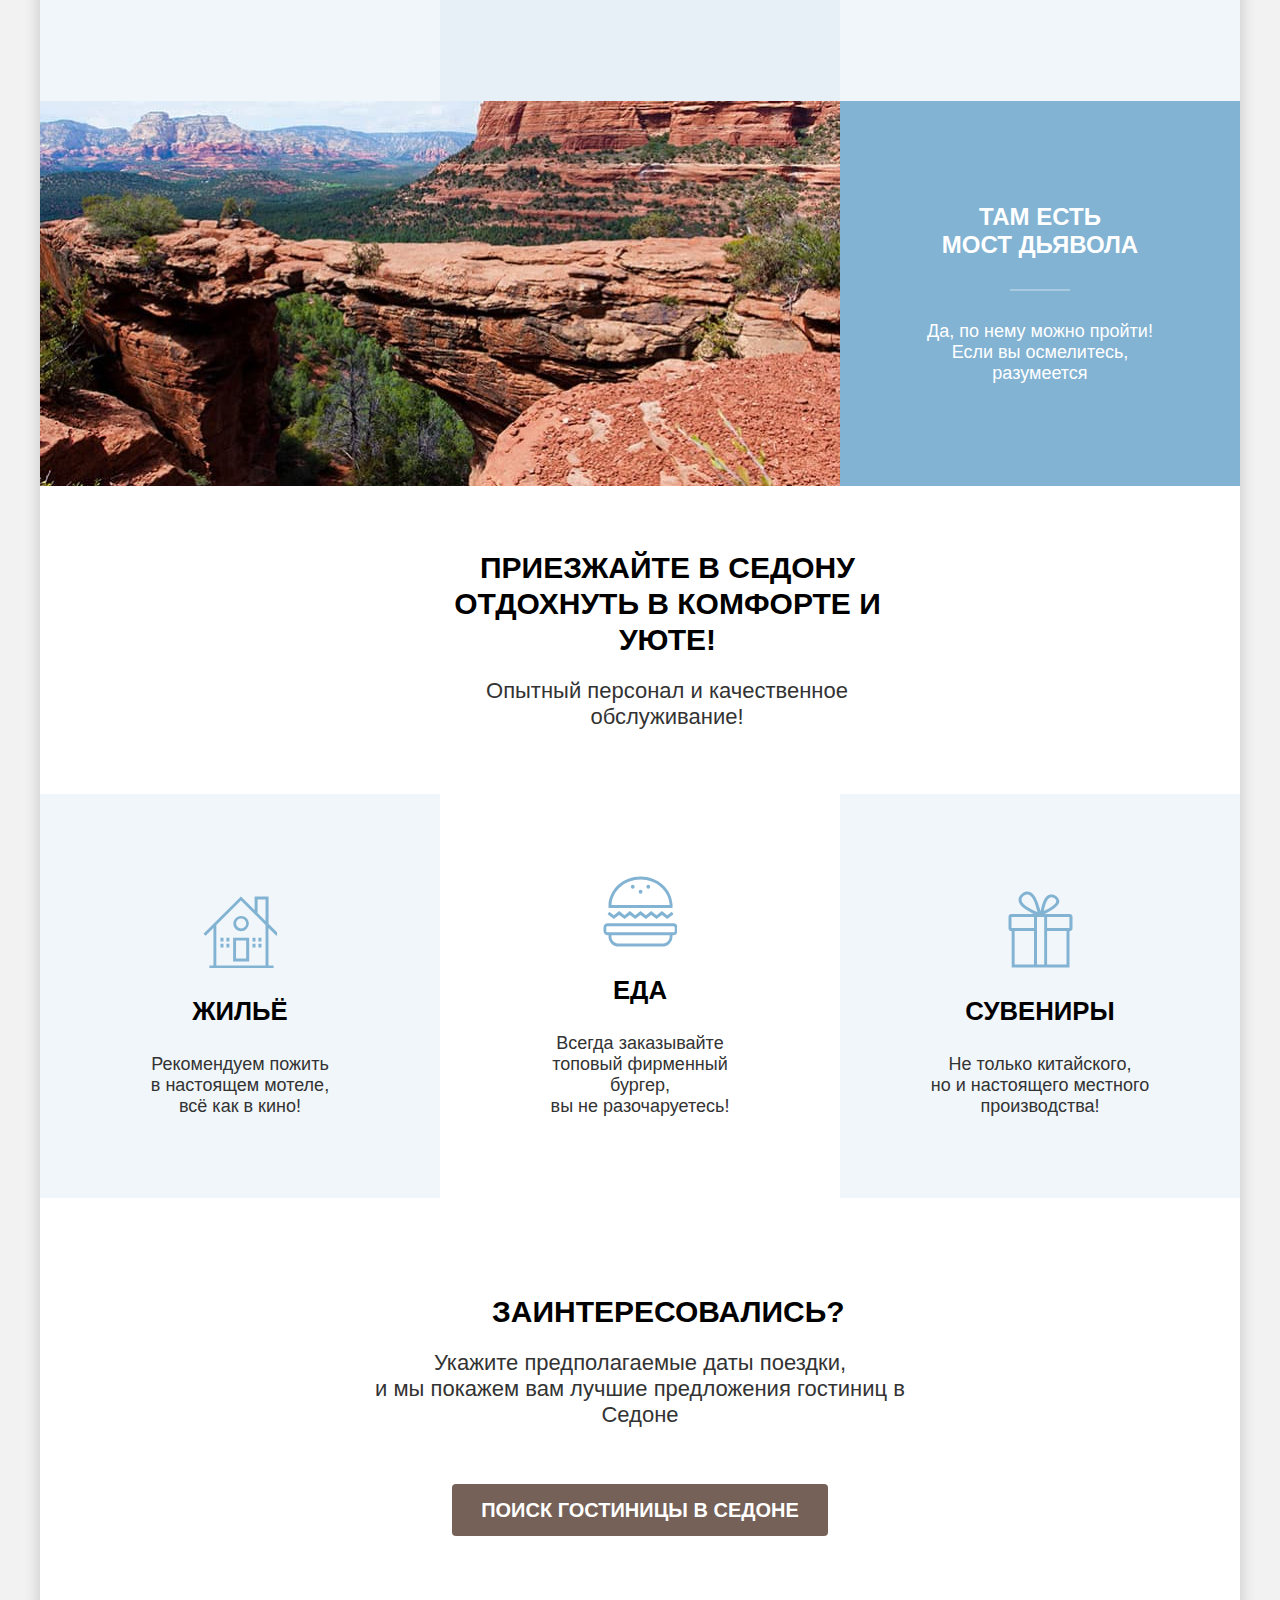
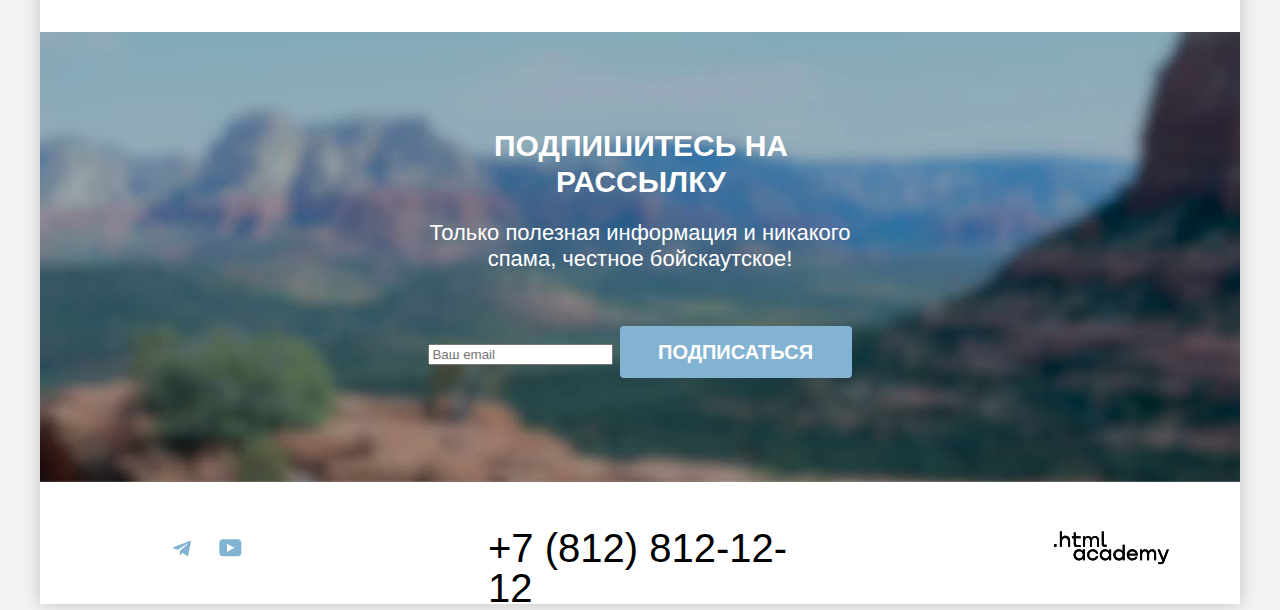
==== commit 1b52ea30: "Добавляет сердечко" ====
--- a/index.html
+++ b/index.html
@@ -35,7 +35,7 @@
             <li class="header-navigation-item">
               <a class="header-navigation-link" href="#">
                 <span class="visually-hidden">Избранное число гостиниц</span>
-                <!-- <span class="navigation-badge">12</span> - как реализовывать 12?вернуться после лайва-->
+                <span class="navigation-badge">12</span>
               </a>
             </li>
             <li class="header-navigation-item">
@@ -147,7 +147,7 @@
                   <span class="visually-hidden">Вконтакте</span>
                   <svg aria-hidden="true" focusable="false" xmlns="http://www.w3.org/2000/svg" width="25" height="15"
                     fill="none">
-                    <path fill="#83B3D3" fill-rule="evenodd"
+                    <path fill="curree" fill-rule="evenodd"
                       d="M24.12 1.8c.16-.54 0-.94-.8-.94H20.7c-.67 0-.98.34-1.15.73 0 0-1.33 3.2-3.22 5.27-.61.6-.9.8-1.23.8-.16 0-.41-.2-.41-.75v-5.1c0-.66-.19-.95-.74-.95H9.82c-.42 0-.67.3-.67.59 0 .62.95.76 1.04 2.51v3.8c0 .83-.15.98-.48.98-.9 0-3.06-3.2-4.34-6.88-.25-.72-.5-1-1.18-1H1.57c-.75 0-.9.34-.9.73 0 .68.89 4.07 4.14 8.55 2.17 3.06 5.23 4.72 8 4.72 1.68 0 1.88-.37 1.88-1v-2.32c0-.74.16-.88.7-.88.38 0 1.05.19 2.6 1.66 1.79 1.75 2.08 2.54 3.08 2.54h2.63c.75 0 1.12-.37.9-1.1-.23-.72-1.08-1.77-2.2-3.02-.62-.71-1.54-1.48-1.82-1.86-.39-.5-.28-.71 0-1.15 0 0 3.2-4.42 3.54-5.93Z"
                       clip-rule="evenodd" />
                   </svg>
--- a/styles/styles.css
+++ b/styles/styles.css
@@ -88,6 +88,24 @@
   cursor: pointer;
 }
 
+.button:hover {
+  background: #68A2CA;
+}
+
+.button:focus {
+  background: #68A2CA;
+}
+
+.button:active {
+  color: rgba(255, 255, 255, 0.3);
+}
+
+.button:disabled {
+  color: #FFFFFF;
+  background: #E5E5E5;
+  cursor: default;
+}
+
 /*HEADER*/
 .header-navigation {
   font-weight: 700;
@@ -95,6 +113,7 @@
   width: 1200px;
   margin: 0 auto;
   align-items: center;
+  position: relative;
 }
 
 .header-navigation-list {
@@ -118,13 +137,13 @@
   display: block;
   width: 140px;
   margin: 0 30px -6px 70px;
-  position: relative;
 }
 
 .header-logo {
   display: block;
-}
-
+  position: absolute;
+  top: 0;
+}
 
 .header-navigation-link {
   display: block;
@@ -168,12 +187,39 @@
   background-position: center;
 }
 
+.navigation-badge {
+  position: absolute;
+  display: block;
+  text-align: center;
+  padding: 5px;
+  border-radius: 50%;
+  left: 20px;
+  top: 11px;
+  color: #ffffff;
+  font-size: 10px;
+  line-height: 10px;
+  background-color: #7DB54F;
+  aspect-ratio: 1/1;
+}
+
 .button-header {
   background-color: #756157;
   width: 160px;
   margin: 14px 0 14px 20px;
   padding: 8px 34px;
   border: 0;
+}
+
+.button-header:hover {
+  background: #615048;
+}
+
+.button-header:focus {
+  background: #615048;
+}
+
+.button-header:active {
+  color: rgba(255, 255, 255, 0.3);
 }
 
 /*MAIN*/
@@ -351,9 +397,7 @@
   background: url("../images/index/service/service-home.svg") no-repeat;
   width: 75px;
   height: 72px;
-  position: relative;
-  left: 77px;
-  bottom: 30px;
+  margin: 0 77px 30px;
 }
 
 .service-subtitle-food::before {
@@ -406,6 +450,18 @@
   margin: 0 108px;
 }
 
+.button-search-hotel:hover {
+  background: #615048;
+}
+
+.button-search-hotel:focus {
+  background: #615048;
+}
+
+.button-search-hotel:active {
+  color: rgba(255, 255, 255, 0.3);
+}
+
 /*SUBSCRIBE*/
 .subscribe {
   padding: 96px 258px 104px;
@@ -533,14 +589,38 @@
   list-style-type: none;
   display: flex;
   flex-direction: row;
-  margin: 0;
-  padding: 0;
+  margin: 8px 0 10px;
+  padding: 0;
+  justify-content: start;
+  align-items: center;
+}
+
+.breadcrumbs-item {
+  display: flex;
+  width: 20px;
+  height: 20px;
+}
+
+.breadcrumbs-item:not(:last-child)::after {
+  content: "";
+  width: 8px;
+  height: 11px;
+  margin: 0 10px;
+  background: url("../images/catalog/breadcrubs-tick.svg") center/cover no-repeat;
 }
 
 .breadcrumbs-link {
+
+  color: inherit;
   font-size: 16px;
   line-height: 21px;
-  margin-right: 10px;
+  text-decoration: none;
+}
+
+.breadcrumbs-link-home {
+  width: 13px;
+  height: 15px;
+  background: url("../images/catalog/breadcrubs-home.svg") center/cover no-repeat;
 }
 
 /*FILTER*/
@@ -596,7 +676,7 @@
 .catalog-filter-price-group .button {
   grid-area: 2/3/3/4;
   justify-self: end;
-  padding: 4px 50px;
+  padding: 8px 50px;
   align-self: end;
   border: none;
 }
@@ -604,10 +684,10 @@
 .catalog-filter-price-group .button-reset {
   grid-area: 3/3/4/4;
   justify-self: end;
-  padding: 4px 50px;
+  padding: 8px 50px;
   align-self: end;
-}
-
+  width: 191px;
+}
 
 .catalog-filter-item {
   font-size: 18px;
@@ -617,6 +697,21 @@
 .button-reset {
   background-color: transparent;
   border-color: transparent;
+}
+
+.button-reset:hover {
+  opacity: 0.6;
+  background-color: transparent;
+}
+
+.button-reset:focus {
+  outline: none;
+  border: 3px solid #83B3D3;
+  background-color: transparent;
+}
+
+.button-reset:active {
+  color: rgba(255, 255, 255, 0.3);
 }
 
 /*Filter-results*/
@@ -654,11 +749,31 @@
 }
 
 .select-control {
+  font-family: inherit;
   font-size: 18px;
   line-height: 21px;
   color: #333333;
-  background-color: #E5E5E5;
   width: 292px;
+  appearance: none;
+  border: 2px solid #E5E5E5;
+  border-radius: 4px;
+  padding: 12px 40px 12px 20px;
+  background: #ffffff url("../images/catalog/price-tick.svg") no-repeat right 20px center;
+}
+
+.select-control:hover {
+  border-color: #68A2CA;
+}
+
+.select-control:focus {
+  border-color: #3F5E72;
+  outline: none;
+}
+
+.select-control:disabled {
+  color: rgba(0, 0, 0, 0.3);
+  border-color: rgba(0, 0, 0, 0.3);
+  cursor: default;
 }
 
 /*CATALOG*/
@@ -728,7 +843,19 @@
   align-self: flex-start;
 }
 
-.apartment-button {
+.button-apartment-detail:hover {
+  background: #615048;
+}
+
+.button-apartment-detail:focus {
+  background: #615048;
+}
+
+.button-apartment-detail:active {
+  color: rgba(255, 255, 255, 0.3);
+}
+
+.button-apartment-for-select {
   grid-area: 4/2/5/3;
   padding: 8px;
   justify-self: end;
@@ -758,6 +885,18 @@
   align-self: flex-start;
 }
 
+.button-apartment-selected:hover {
+  background: #6C9E42;
+}
+
+.button-apartment-selected:focus {
+  background: #6C9E42;
+}
+
+.button-apartment-selected:active {
+  color: rgba(255, 255, 255, 0.3);
+}
+
 /*PAGINATION*/
 .pagination-frame {
   width: 1060px;
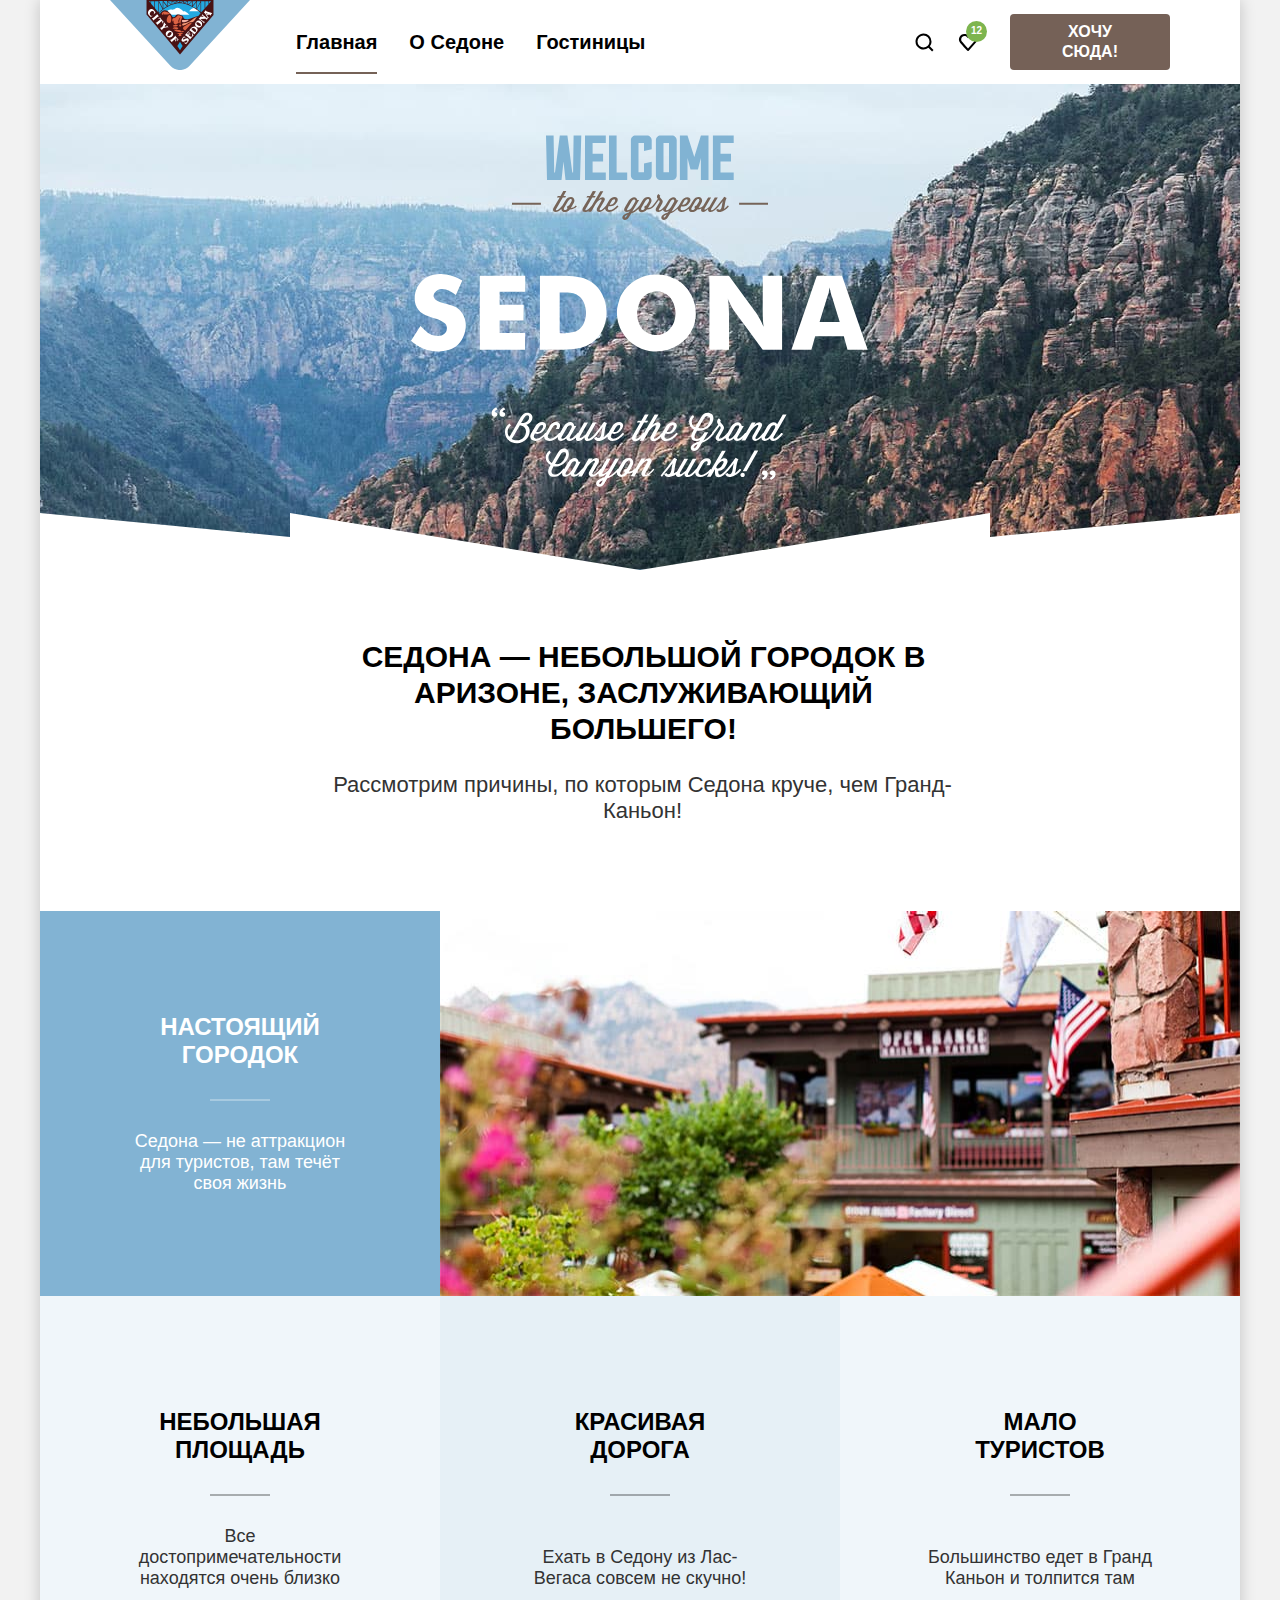
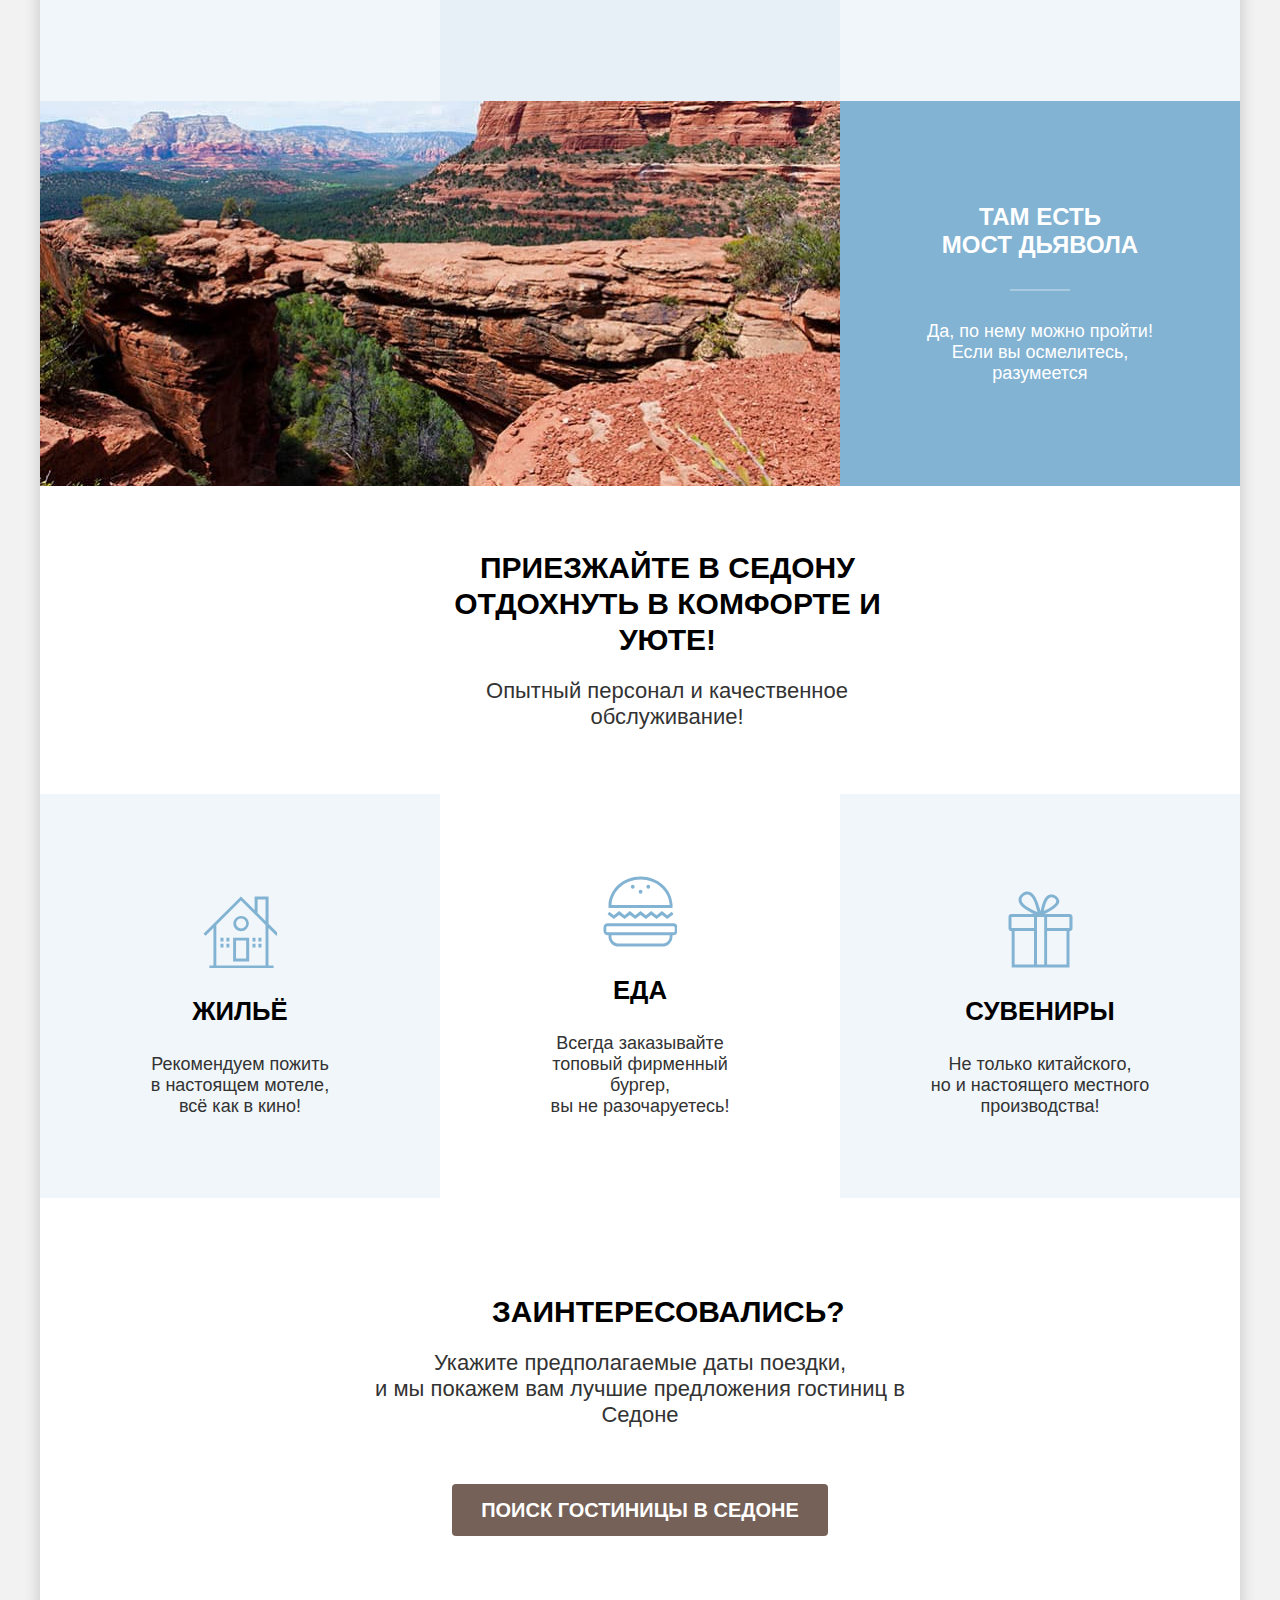
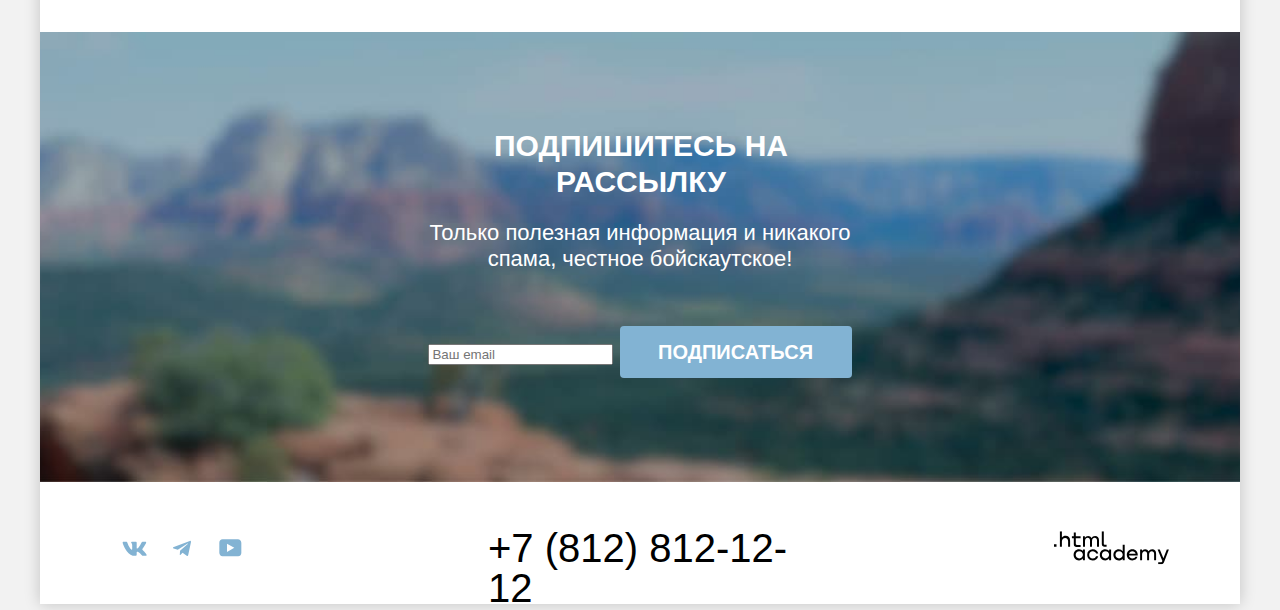
==== commit 954d4324: "Merge pull request #8 from ELenS23/master" ====
--- a/index.html
+++ b/index.html
@@ -38,10 +38,8 @@
                 <span class="navigation-badge">12</span>
               </a>
             </li>
-            <li class="header-navigation-item">
-              <form class="form-button" action="https://echo.htmlacademy.ru/" method="post">
-                <button class="button button-header" type="submit">Хочу сюда!</button>
-              </form>
+            <li>
+              <button class="button button-header" type="submit">Хочу сюда!</button>
             </li>
           </ul>
         </nav>
@@ -146,8 +144,8 @@
                 <a class="footer-social-link" href="https://vk.com/htmlacademy">
                   <span class="visually-hidden">Вконтакте</span>
                   <svg aria-hidden="true" focusable="false" xmlns="http://www.w3.org/2000/svg" width="25" height="15"
-                    fill="none">
-                    <path fill="curree" fill-rule="evenodd"
+                    viewBox="0 0 25 15">
+                    <path fill="currentColor" fill-rule="evenodd"
                       d="M24.12 1.8c.16-.54 0-.94-.8-.94H20.7c-.67 0-.98.34-1.15.73 0 0-1.33 3.2-3.22 5.27-.61.6-.9.8-1.23.8-.16 0-.41-.2-.41-.75v-5.1c0-.66-.19-.95-.74-.95H9.82c-.42 0-.67.3-.67.59 0 .62.95.76 1.04 2.51v3.8c0 .83-.15.98-.48.98-.9 0-3.06-3.2-4.34-6.88-.25-.72-.5-1-1.18-1H1.57c-.75 0-.9.34-.9.73 0 .68.89 4.07 4.14 8.55 2.17 3.06 5.23 4.72 8 4.72 1.68 0 1.88-.37 1.88-1v-2.32c0-.74.16-.88.7-.88.38 0 1.05.19 2.6 1.66 1.79 1.75 2.08 2.54 3.08 2.54h2.63c.75 0 1.12-.37.9-1.1-.23-.72-1.08-1.77-2.2-3.02-.62-.71-1.54-1.48-1.82-1.86-.39-.5-.28-.71 0-1.15 0 0 3.2-4.42 3.54-5.93Z"
                       clip-rule="evenodd" />
                   </svg>
@@ -157,8 +155,8 @@
                 <a class="footer-social-link" href="https://t.me/htmlacademy">
                   <span class="visually-hidden">Телеграм</span>
                   <svg aria-hidden="true" focusable="false" xmlns="http://www.w3.org/2000/svg" width="18" height="17"
-                    fill="none">
-                    <path fill="#83B3D3"
+                    viewBox="0 0 18 17">
+                    <path fill="currentColor"
                       d="M16.79.96.84 7.1c-1.09.44-1.08 1.05-.2 1.32l4.1 1.28 9.47-5.98c.44-.27.85-.13.52.17l-7.68 6.93-.28 4.22c.41 0 .6-.2.83-.41l1.99-1.94 4.13 3.06c.77.42 1.31.2 1.5-.71l2.72-12.8c.28-1.1-.43-1.61-1.16-1.28Z" />
                   </svg>
                 </a>
@@ -167,8 +165,8 @@
                 <a class="footer-social-link" href="https://www.youtube.com/user/htmlacademyru">
                   <span class="visually-hidden">Ютьюб</span>
                   <svg aria-hidden="true" focusable="false" xmlns="http://www.w3.org/2000/svg" width="23" height="18"
-                    fill="none">
-                    <path fill="#83B3D3"
+                    viewBox="0 0 23 18">
+                    <path fill="currentColor"
                       d="M18.94.36H3.51C1.65.36.33 1.95.33 3.76v10.09c0 1.91 1.32 3.5 3.18 3.5h15.65c1.64 0 3.17-1.59 3.17-3.4V3.76c-.22-1.8-1.53-3.4-3.39-3.4ZM7.99 12.89V4.82l7.34 4.04-7.34 4.03Z" />
                   </svg>
                 </a>
@@ -183,13 +181,13 @@
             <h3 class="visually-hidden">Сайт компании</h3>
             <a class="footer-logo-link" href="https://htmlacademy.ru">
               <svg class="footer-logo-img" aria-hidden="true" focusable="false" xmlns="http://www.w3.org/2000/svg"
-                width="115" height="34" fill="none">
+                width="115" height="34" viewBox="0 0 115 34">
                 <g clip-path="url(#a)">
-                  <mask id="b" fill="#fff">
+                  <mask id="b" fill="currentColor">
                     <path
                       d="M0 13.26v2.6h2.5v-2.6H0ZM11.6 4.86c-1.6 0-2.8.7-3.6 1.7h-.1V.36h-2v15.5h2v-5.3c0-2.1 1.3-3.6 3.3-3.6 1.8 0 2.9 1.4 2.9 3.2v5.7h2v-6.1c.1-3-1.8-4.9-4.5-4.9ZM26.6 5.16h-4.8v-3.7h-2v3.8h-1.9v2h1.9v6c0 1.7 1 2.7 2.7 2.7h4.1v-2h-3.7c-.7 0-1.1-.4-1.1-1.1v-5.7h4.8v-2ZM41.1 4.96c-1.6 0-2.9.8-3.5 2.1h-.1c-.6-1.2-1.8-2.1-3.4-2.1-1.4 0-2.5.8-3.1 1.8h-.1v-1.6H29v10.6h2v-5.4c0-2 1-3.5 2.6-3.5 1.5 0 2.4 1 2.4 2.6v6.3h2v-5.6c0-2.4 1.4-3.3 2.6-3.3 1.5 0 2.4 1 2.4 2.6v6.3h2v-6.5c.1-2.5-1.4-4.3-3.9-4.3ZM47.8 13.06c0 1.7 1 2.7 2.8 2.7h2v-2h-1.7c-.7 0-1.1-.4-1.1-1.1V.36h-2v12.7ZM28.9 20.06c-.9-1.1-2.2-1.8-3.9-1.8-3.1 0-5.4 2.3-5.4 5.6s2.3 5.6 5.4 5.6c1.8 0 3-.8 3.8-1.9h.1v1.6h2v-10.6h-2v1.5Zm-3.6 7.4c-2.2 0-3.6-1.6-3.6-3.6s1.4-3.6 3.6-3.6 3.6 1.6 3.6 3.6c0 1.9-1.4 3.6-3.6 3.6ZM44.2 22.36c-.5-2.4-2.6-4.1-5.4-4.1a5.4 5.4 0 0 0-5.6 5.6c0 3.1 2.2 5.6 5.6 5.6 2.8 0 4.9-1.8 5.4-4.2h-2.1a3.4 3.4 0 0 1-3.3 2.3c-2.2 0-3.6-1.6-3.6-3.6s1.4-3.6 3.6-3.6c1.6 0 2.8 1 3.3 2.2h2.1v-.2ZM55.1 20.06c-.9-1.1-2.2-1.8-3.9-1.8-3.1 0-5.4 2.3-5.4 5.6s2.3 5.6 5.4 5.6c1.8 0 3-.8 3.8-1.9h.1v1.6h2v-10.6h-2v1.5Zm-3.6 7.4c-2.2 0-3.6-1.6-3.6-3.6s1.4-3.6 3.6-3.6 3.6 1.6 3.6 3.6c0 1.9-1.5 3.6-3.6 3.6ZM68.7 20.16c-.9-1.1-2.2-1.9-3.9-1.9-3.1 0-5.4 2.3-5.4 5.6s2.2 5.6 5.4 5.6c1.7 0 3-.8 3.8-1.8h.1v1.5h2v-15.4h-2v6.4Zm-3.6 7.3c-2.2 0-3.6-1.6-3.6-3.6s1.4-3.6 3.6-3.6 3.6 1.6 3.6 3.6c-.1 2-1.5 3.6-3.6 3.6ZM78.3 18.26c-3.3 0-5.5 2.5-5.5 5.6 0 3 2.1 5.6 5.5 5.6 2.5 0 4.5-1.3 5.2-3.6h-2.1c-.5 1-1.6 1.6-3 1.6-1.9 0-3.3-1.3-3.4-2.9h8.8c.2-3.6-2-6.3-5.5-6.3Zm0 1.9c1.7 0 3 1 3.3 2.6h-6.5c.3-1.5 1.5-2.6 3.2-2.6ZM98.2 18.26c-1.6 0-2.9.8-3.6 2h-.1c-.6-1.2-1.8-2-3.4-2-1.4 0-2.5.7-3.1 1.8v-1.5h-1.9v10.6h2v-5.4c0-2 1-3.4 2.6-3.5 1.5 0 2.4 1 2.4 2.6v6.3h2v-5.6c0-2.4 1.4-3.3 2.6-3.3 1.5 0 2.4 1 2.4 2.6v6.3h2v-6.5c.1-2.6-1.4-4.4-3.9-4.4ZM109.4 27.36l-3.6-8.9h-2.2l4.8 11.6c-.3.9-.7 1.2-1.7 1.2h-2.5v2h2.5c1.8 0 2.8-.8 3.5-2.6l4.7-12.2h-2.1l-3.4 8.9Z" />
                   </mask>
-                  <path fill="#000"
+                  <path fill="currentColor"
                     d="M0 13.26v2.6h2.5v-2.6H0ZM11.6 4.86c-1.6 0-2.8.7-3.6 1.7h-.1V.36h-2v15.5h2v-5.3c0-2.1 1.3-3.6 3.3-3.6 1.8 0 2.9 1.4 2.9 3.2v5.7h2v-6.1c.1-3-1.8-4.9-4.5-4.9ZM26.6 5.16h-4.8v-3.7h-2v3.8h-1.9v2h1.9v6c0 1.7 1 2.7 2.7 2.7h4.1v-2h-3.7c-.7 0-1.1-.4-1.1-1.1v-5.7h4.8v-2ZM41.1 4.96c-1.6 0-2.9.8-3.5 2.1h-.1c-.6-1.2-1.8-2.1-3.4-2.1-1.4 0-2.5.8-3.1 1.8h-.1v-1.6H29v10.6h2v-5.4c0-2 1-3.5 2.6-3.5 1.5 0 2.4 1 2.4 2.6v6.3h2v-5.6c0-2.4 1.4-3.3 2.6-3.3 1.5 0 2.4 1 2.4 2.6v6.3h2v-6.5c.1-2.5-1.4-4.3-3.9-4.3ZM47.8 13.06c0 1.7 1 2.7 2.8 2.7h2v-2h-1.7c-.7 0-1.1-.4-1.1-1.1V.36h-2v12.7ZM28.9 20.06c-.9-1.1-2.2-1.8-3.9-1.8-3.1 0-5.4 2.3-5.4 5.6s2.3 5.6 5.4 5.6c1.8 0 3-.8 3.8-1.9h.1v1.6h2v-10.6h-2v1.5Zm-3.6 7.4c-2.2 0-3.6-1.6-3.6-3.6s1.4-3.6 3.6-3.6 3.6 1.6 3.6 3.6c0 1.9-1.4 3.6-3.6 3.6ZM44.2 22.36c-.5-2.4-2.6-4.1-5.4-4.1a5.4 5.4 0 0 0-5.6 5.6c0 3.1 2.2 5.6 5.6 5.6 2.8 0 4.9-1.8 5.4-4.2h-2.1a3.4 3.4 0 0 1-3.3 2.3c-2.2 0-3.6-1.6-3.6-3.6s1.4-3.6 3.6-3.6c1.6 0 2.8 1 3.3 2.2h2.1v-.2ZM55.1 20.06c-.9-1.1-2.2-1.8-3.9-1.8-3.1 0-5.4 2.3-5.4 5.6s2.3 5.6 5.4 5.6c1.8 0 3-.8 3.8-1.9h.1v1.6h2v-10.6h-2v1.5Zm-3.6 7.4c-2.2 0-3.6-1.6-3.6-3.6s1.4-3.6 3.6-3.6 3.6 1.6 3.6 3.6c0 1.9-1.5 3.6-3.6 3.6ZM68.7 20.16c-.9-1.1-2.2-1.9-3.9-1.9-3.1 0-5.4 2.3-5.4 5.6s2.2 5.6 5.4 5.6c1.7 0 3-.8 3.8-1.8h.1v1.5h2v-15.4h-2v6.4Zm-3.6 7.3c-2.2 0-3.6-1.6-3.6-3.6s1.4-3.6 3.6-3.6 3.6 1.6 3.6 3.6c-.1 2-1.5 3.6-3.6 3.6ZM78.3 18.26c-3.3 0-5.5 2.5-5.5 5.6 0 3 2.1 5.6 5.5 5.6 2.5 0 4.5-1.3 5.2-3.6h-2.1c-.5 1-1.6 1.6-3 1.6-1.9 0-3.3-1.3-3.4-2.9h8.8c.2-3.6-2-6.3-5.5-6.3Zm0 1.9c1.7 0 3 1 3.3 2.6h-6.5c.3-1.5 1.5-2.6 3.2-2.6ZM98.2 18.26c-1.6 0-2.9.8-3.6 2h-.1c-.6-1.2-1.8-2-3.4-2-1.4 0-2.5.7-3.1 1.8v-1.5h-1.9v10.6h2v-5.4c0-2 1-3.4 2.6-3.5 1.5 0 2.4 1 2.4 2.6v6.3h2v-5.6c0-2.4 1.4-3.3 2.6-3.3 1.5 0 2.4 1 2.4 2.6v6.3h2v-6.5c.1-2.6-1.4-4.4-3.9-4.4ZM109.4 27.36l-3.6-8.9h-2.2l4.8 11.6c-.3.9-.7 1.2-1.7 1.2h-2.5v2h2.5c1.8 0 2.8-.8 3.5-2.6l4.7-12.2h-2.1l-3.4 8.9Z" />
                   <path stroke="#000" stroke-width="2"
                     d="M0 13.26v2.6h2.5v-2.6H0ZM11.6 4.86c-1.6 0-2.8.7-3.6 1.7h-.1V.36h-2v15.5h2v-5.3c0-2.1 1.3-3.6 3.3-3.6 1.8 0 2.9 1.4 2.9 3.2v5.7h2v-6.1c.1-3-1.8-4.9-4.5-4.9ZM26.6 5.16h-4.8v-3.7h-2v3.8h-1.9v2h1.9v6c0 1.7 1 2.7 2.7 2.7h4.1v-2h-3.7c-.7 0-1.1-.4-1.1-1.1v-5.7h4.8v-2ZM41.1 4.96c-1.6 0-2.9.8-3.5 2.1h-.1c-.6-1.2-1.8-2.1-3.4-2.1-1.4 0-2.5.8-3.1 1.8h-.1v-1.6H29v10.6h2v-5.4c0-2 1-3.5 2.6-3.5 1.5 0 2.4 1 2.4 2.6v6.3h2v-5.6c0-2.4 1.4-3.3 2.6-3.3 1.5 0 2.4 1 2.4 2.6v6.3h2v-6.5c.1-2.5-1.4-4.3-3.9-4.3ZM47.8 13.06c0 1.7 1 2.7 2.8 2.7h2v-2h-1.7c-.7 0-1.1-.4-1.1-1.1V.36h-2v12.7ZM28.9 20.06c-.9-1.1-2.2-1.8-3.9-1.8-3.1 0-5.4 2.3-5.4 5.6s2.3 5.6 5.4 5.6c1.8 0 3-.8 3.8-1.9h.1v1.6h2v-10.6h-2v1.5Zm-3.6 7.4c-2.2 0-3.6-1.6-3.6-3.6s1.4-3.6 3.6-3.6 3.6 1.6 3.6 3.6c0 1.9-1.4 3.6-3.6 3.6ZM44.2 22.36c-.5-2.4-2.6-4.1-5.4-4.1a5.4 5.4 0 0 0-5.6 5.6c0 3.1 2.2 5.6 5.6 5.6 2.8 0 4.9-1.8 5.4-4.2h-2.1a3.4 3.4 0 0 1-3.3 2.3c-2.2 0-3.6-1.6-3.6-3.6s1.4-3.6 3.6-3.6c1.6 0 2.8 1 3.3 2.2h2.1v-.2ZM55.1 20.06c-.9-1.1-2.2-1.8-3.9-1.8-3.1 0-5.4 2.3-5.4 5.6s2.3 5.6 5.4 5.6c1.8 0 3-.8 3.8-1.9h.1v1.6h2v-10.6h-2v1.5Zm-3.6 7.4c-2.2 0-3.6-1.6-3.6-3.6s1.4-3.6 3.6-3.6 3.6 1.6 3.6 3.6c0 1.9-1.5 3.6-3.6 3.6ZM68.7 20.16c-.9-1.1-2.2-1.9-3.9-1.9-3.1 0-5.4 2.3-5.4 5.6s2.2 5.6 5.4 5.6c1.7 0 3-.8 3.8-1.8h.1v1.5h2v-15.4h-2v6.4Zm-3.6 7.3c-2.2 0-3.6-1.6-3.6-3.6s1.4-3.6 3.6-3.6 3.6 1.6 3.6 3.6c-.1 2-1.5 3.6-3.6 3.6ZM78.3 18.26c-3.3 0-5.5 2.5-5.5 5.6 0 3 2.1 5.6 5.5 5.6 2.5 0 4.5-1.3 5.2-3.6h-2.1c-.5 1-1.6 1.6-3 1.6-1.9 0-3.3-1.3-3.4-2.9h8.8c.2-3.6-2-6.3-5.5-6.3Zm0 1.9c1.7 0 3 1 3.3 2.6h-6.5c.3-1.5 1.5-2.6 3.2-2.6ZM98.2 18.26c-1.6 0-2.9.8-3.6 2h-.1c-.6-1.2-1.8-2-3.4-2-1.4 0-2.5.7-3.1 1.8v-1.5h-1.9v10.6h2v-5.4c0-2 1-3.4 2.6-3.5 1.5 0 2.4 1 2.4 2.6v6.3h2v-5.6c0-2.4 1.4-3.3 2.6-3.3 1.5 0 2.4 1 2.4 2.6v6.3h2v-6.5c.1-2.6-1.4-4.4-3.9-4.4ZM109.4 27.36l-3.6-8.9h-2.2l4.8 11.6c-.3.9-.7 1.2-1.7 1.2h-2.5v2h2.5c1.8 0 2.8-.8 3.5-2.6l4.7-12.2h-2.1l-3.4 8.9Z"
@@ -197,7 +195,7 @@
                 </g>
                 <defs>
                   <clipPath id="a">
-                    <path fill="#fff" d="M0 .36h115v33H0z" />
+                    <path fill="currentColor" d="M0 .36h115v33H0z" />
                   </clipPath>
                 </defs>
               </svg>
--- a/styles/styles.css
+++ b/styles/styles.css
@@ -531,7 +531,21 @@
   height: 40px;
   padding: 0 10px;
   box-sizing: border-box;
-}
+  color: #83B3D3;
+}
+
+.footer-social-link:hover {
+  color: #68A2CA;
+}
+
+.footer-social-link:focus {
+  color: #68A2CA;
+}
+
+.footer-social-link:active {
+  color: rgba(104, 162, 202, 0.3);
+}
+
 
 .footer-contacts {
   width: 720px;
@@ -551,6 +565,18 @@
   height: 40px;
 }
 
+a[href^="tel:"]:hover {
+  color: #756157;
+}
+
+a[href^="tel:"]:focus {
+  color: #756157;
+}
+
+a[href^="tel:"]:active {
+  color: rgba(117, 97, 87, 0.3);
+}
+
 .footer-logo {
   width: 120px;
   margin-left: auto;
@@ -559,6 +585,19 @@
 .footer-logo-link {
   display: block;
   padding: 9px 0 9px 4px;
+  color: #000000;
+}
+
+.footer-logo-link:hover {
+  color: #756157;
+}
+
+.footer-logo-link:focus {
+  color: #756157;
+}
+
+.footer-logo-link:active {
+  color: rgba(117, 97, 87, 0.3);
 }
 
 .footer-logo-img {
@@ -597,31 +636,25 @@
 
 .breadcrumbs-item {
   display: flex;
-  width: 20px;
-  height: 20px;
 }
 
 .breadcrumbs-item:not(:last-child)::after {
   content: "";
-  width: 8px;
-  height: 11px;
-  margin: 0 10px;
-  background: url("../images/catalog/breadcrubs-tick.svg") center/cover no-repeat;
+  display: block;
+  margin: 5px 10px;
+  background: url("../images/catalog/breadcrubs-tick.svg") no-repeat;
+  width: 7px;
+  height: 10px;
 }
 
 .breadcrumbs-link {
-
   color: inherit;
   font-size: 16px;
   line-height: 21px;
   text-decoration: none;
 }
 
-.breadcrumbs-link-home {
-  width: 13px;
-  height: 15px;
-  background: url("../images/catalog/breadcrubs-home.svg") center/cover no-repeat;
-}
+
 
 /*FILTER*/
 .catalog-filter {
@@ -742,6 +775,41 @@
 .type-button-results-item {
   width: 48px;
   height: 48px;
+  border: 2px solid #E5E5E5;
+  border-radius: 4px;
+  box-sizing: border-box;
+}
+
+.type-button-results-item-selected {
+  border-color: #000000;
+}
+
+.type-button-results-item:hover {
+  border-color: #000000;
+}
+
+.type-button-results-item:focus {
+  border-color: #68A2CA;
+  outline: none;
+}
+
+.type-button-results-item:active {
+  border-color: #000000;
+}
+
+.button-selected {
+  display: block;
+  width: 48px;
+  height: 48px;
+  background: url("../images/catalog/catalog-view-full.svg") center no-repeat;
+}
+
+.button-selected-list {
+  background-image: url("../images/catalog/catalog-view-list.svg");
+}
+
+.button-selected-icon {
+  background-image: url("../images/catalog/catalog-view-icon.svg");
 }
 
 .type-button-results-item:not(:last-child) {
@@ -759,6 +827,7 @@
   border-radius: 4px;
   padding: 12px 40px 12px 20px;
   background: #ffffff url("../images/catalog/price-tick.svg") no-repeat right 20px center;
+  margin: 0 70px 0 190px;
 }
 
 .select-control:hover {
@@ -782,18 +851,34 @@
   margin: 0;
   padding: 0;
   display: flex;
-  justify-content: space-between;
+  justify-content: start;
   flex-wrap: wrap;
-  gap: 20px;
+  row-gap: 20px;
+}
+
+.catalog-list::after {
+  content: "";
+  display: block;
+  width: 1060px;
+  border: 1px solid #E6E6E6;
+  transform: rotate(180deg);
+  margin-top: 20px;
 }
 
 .catalog-item {
   width: 300px;
-  padding: 20px;
+  padding: 19px;
   display: grid;
   grid-template-columns: 1fr 1fr;
   grid-template-rows: 212px auto min-content min-content min-content;
   row-gap: 16px;
+  border: 1px solid #E6E6E6;
+  border-radius: 4px;
+  margin-right: 20px;
+}
+
+.catalog-item:nth-child(3n) {
+  margin-right: 0;
 }
 
 .catalog-link {
@@ -819,6 +904,18 @@
   padding: 0;
 }
 
+.catalog-title:hover {
+  color: #756157;
+}
+
+.catalog-title:focus {
+  color: #756157;
+}
+
+.catalog-title:active {
+  color: rgba(117, 97, 87, 0.3);
+}
+
 .p-apartment {
   font-size: 18px;
   line-height: 21px;
@@ -843,17 +940,7 @@
   align-self: flex-start;
 }
 
-.button-apartment-detail:hover {
-  background: #615048;
-}
-
-.button-apartment-detail:focus {
-  background: #615048;
-}
-
-.button-apartment-detail:active {
-  color: rgba(255, 255, 255, 0.3);
-}
+
 
 .button-apartment-for-select {
   grid-area: 4/2/5/3;
@@ -862,12 +949,40 @@
   align-self: flex-start;
 }
 
-.stars {
+.apartment-category {
   grid-area: 5/1/6/2;
-  margin: 0;
+  justify-self: start;
+  align-self: self-start;
+  margin: 0;
+  width: 140px;
+  height: 37px;
+  display: flex;
+}
+
+.star {
+  display: block;
+  margin: 10px 6px 10px 0;
+  width: 19px;
+  height: 18px;
+  background: url("../images/catalog/star.svg");
 }
 
 .button-apartment-rating {
+  display: flex;
+  margin: 0;
+  justify-content: center;
+  align-items: center;
+  font-family: inherit;
+  font-size: 16px;
+  line-height: 20px;
+  text-decoration: none;
+  text-transform: uppercase;
+  border: none;
+  border-radius: 4px;
+  min-width: 140px;
+  min-height: 36px;
+  box-sizing: border-box;
+  cursor: pointer;
   color: #333333;
   background-color: #F2F2F2;
   font-weight: 400;
@@ -919,6 +1034,7 @@
   margin-right: 8px;
 }
 
+
 .pagination-link {
   text-decoration: none;
   color: #FFFFFF;
@@ -929,9 +1045,35 @@
   padding: 14px 12px;
 }
 
+.pagination-link:hover {
+  background: #68A2CA;
+  border: 1px solid #82B3D3;
+  border-radius: 4px;
+}
+
+.pagination-link:focus {
+  background: #68A2CA;
+  border: 1px solid #82B3D3;
+  border-radius: 4px;
+}
+
+.pagination-link:active {
+  opacity: 0.3;
+}
+
 .pagination-current,
 .pagination-next-link {
+  display: block;
+  box-sizing: border-box;
+  min-width: 60px;
+  height: 60px;
+  padding: 14px 12px;
   color: #000000;
+  text-decoration: none;
+}
+
+.pagination-current {
+  pointer-events: none;
 }
 
 .pagination-item-current {
@@ -941,3 +1083,13 @@
 .pagination-item-next {
   background-color: transparent;
 }
+
+.header-navigation-item:hover,
+.breadcrumbs-item:hover {
+  opacity: 0.3;
+}
+
+.header-navigation-item:active,
+.breadcrumbs-item:active {
+  opacity: 0.3;
+}
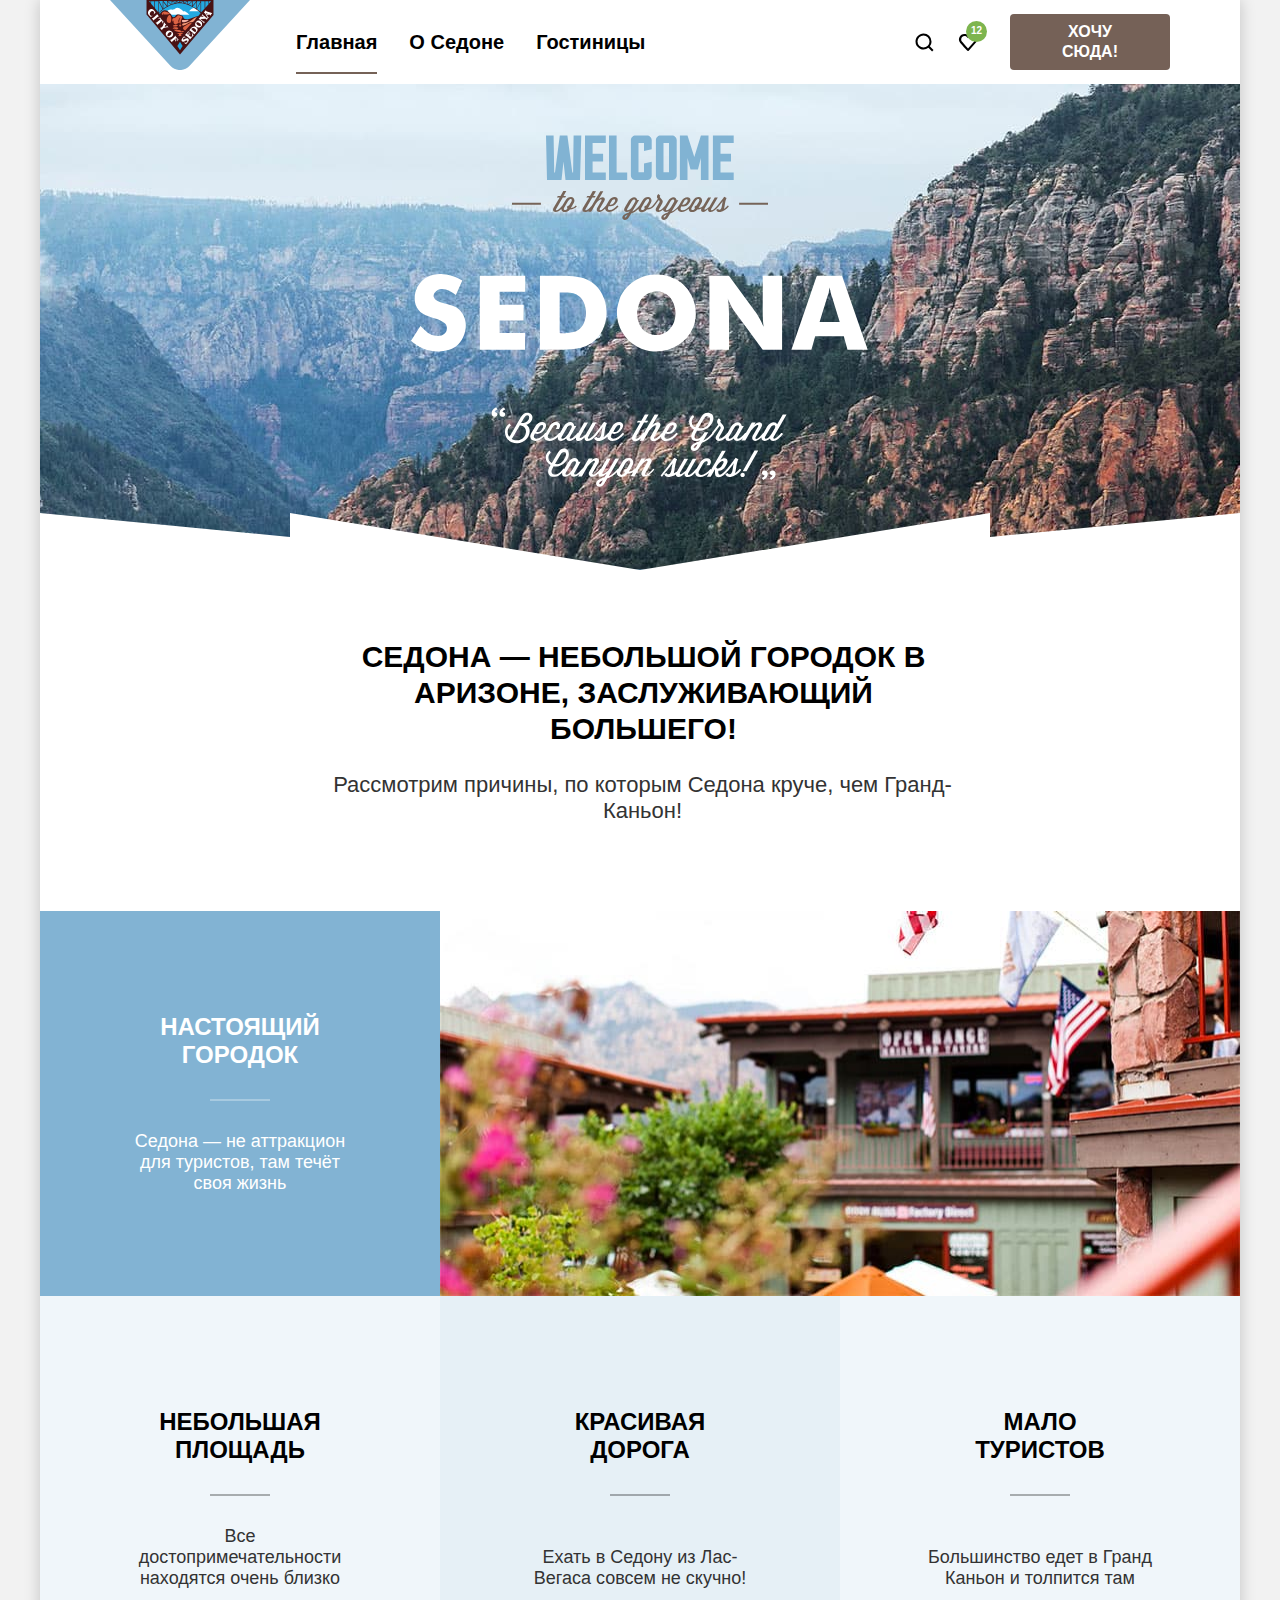
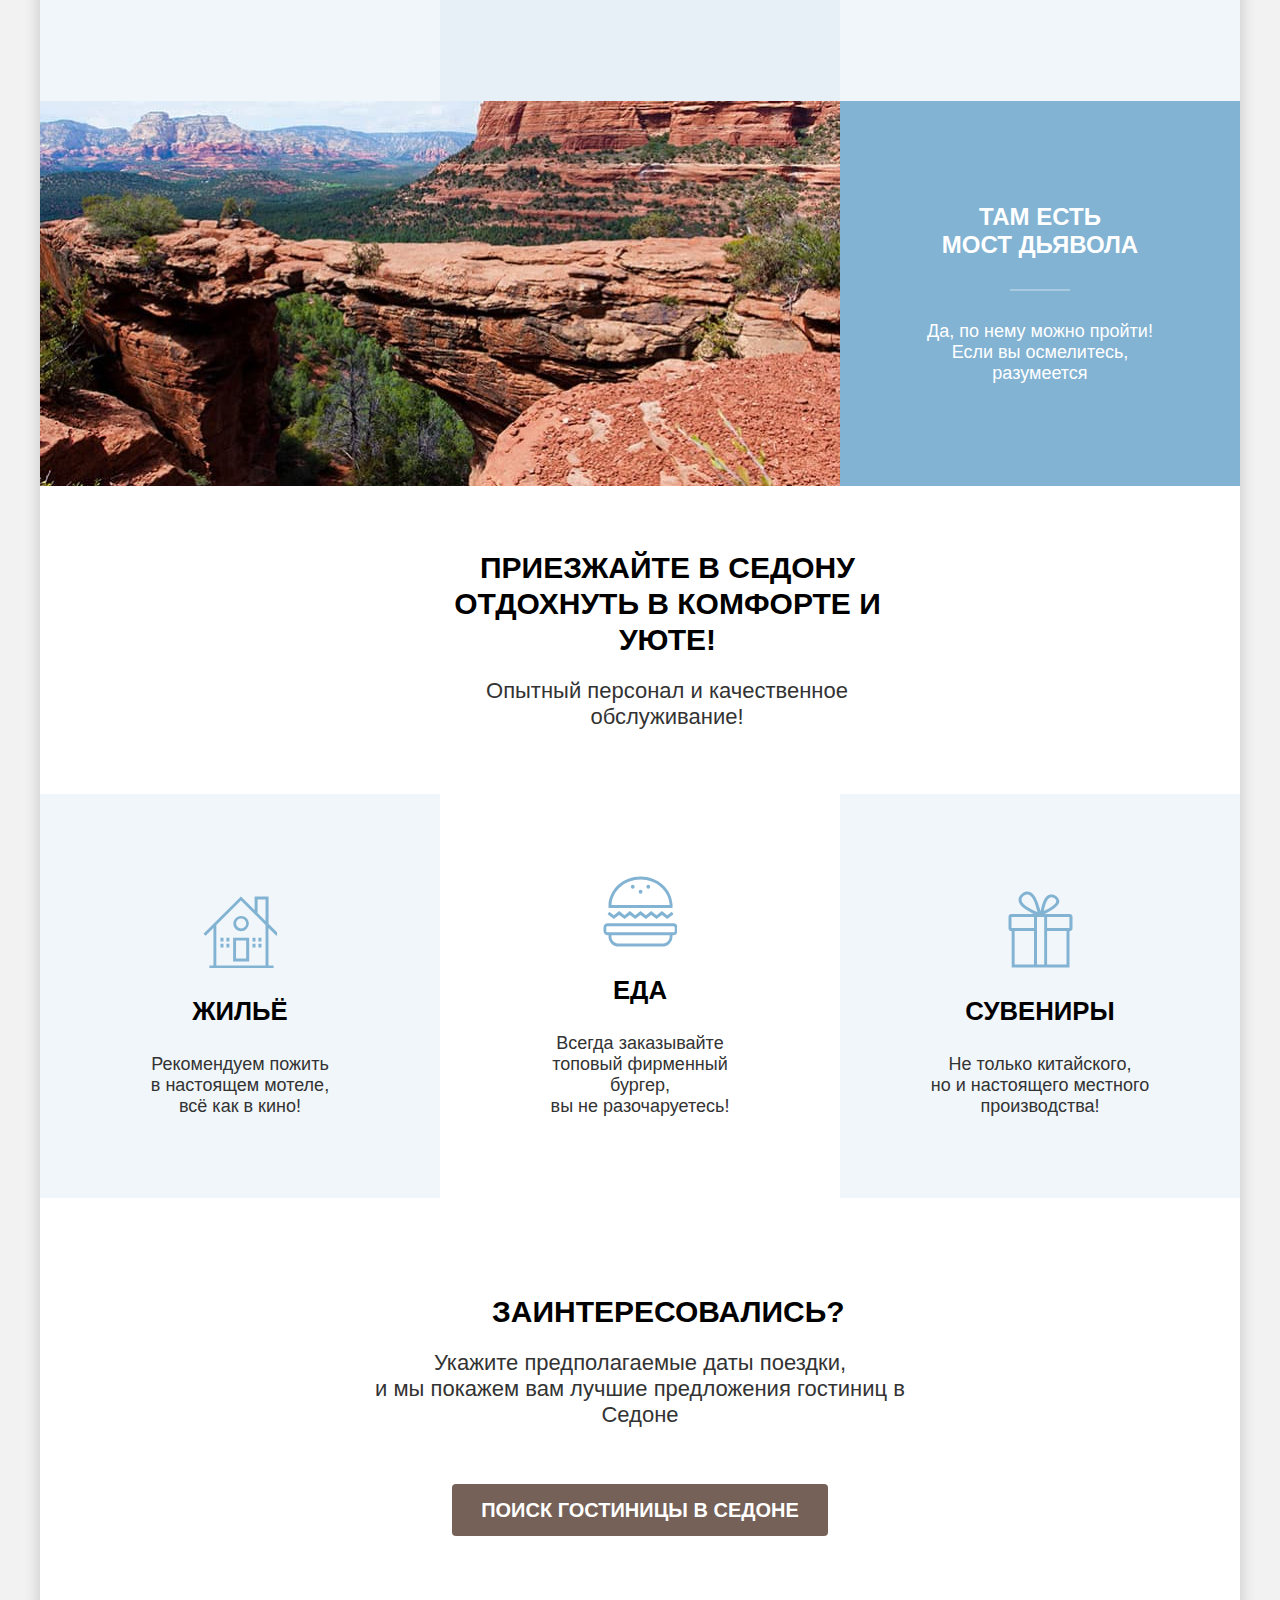
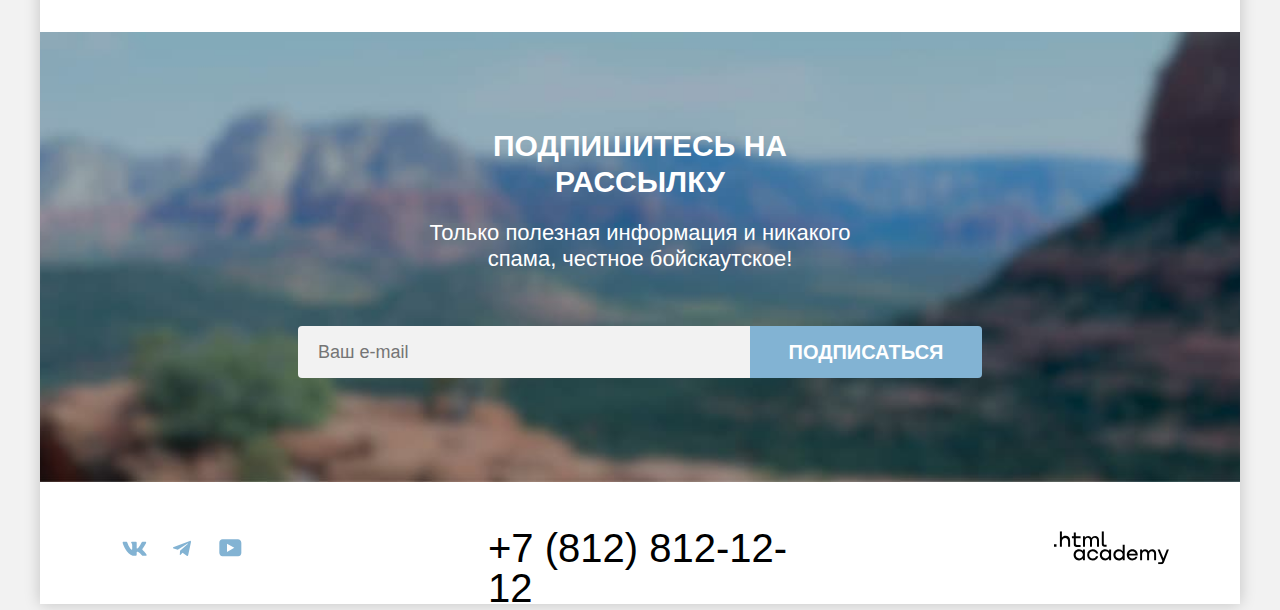
==== commit 03e5d03a: "Оформляет общий вид модального окна" ====
--- a/index.html
+++ b/index.html
@@ -122,16 +122,15 @@
           </div>
         </section>
         <section class="subscribe subscribe-background">
-          <div class="subscribe-main">
-            <h2 class="section-title subscribe-main-title">Подпишитесь на рассылку</h2>
-            <p class="annotation subscribe-background-annotation">Только полезная информация и никакого спама,
-              честное бойскаутское!</p>
-            <form class="subscribe-form" action="https://echo.htmlacademy.ru/" method="post">
-              <input class="subscribe-field" placeholder="Ваш email" type="email" name="email" id="subscribe-email"
-                required>
-              <button class="button button-subscribe" type="submit">Подписаться</button>
-            </form>
-          </div>
+          <h2 class="section-title subscribe-main-title">Подпишитесь на рассылку</h2>
+          <p class="annotation subscribe-background-annotation">Только полезная информация и никакого спама,
+            честное бойскаутское!</p>
+          <form class="subscribe-form" action="https://echo.htmlacademy.ru/" method="post">
+            <label class="visually-hidden" for="subscribe-email">Email</label>
+            <input class="subscribe-field" placeholder="Ваш e-mail" type="email" name="email" id="subscribe-email"
+              required>
+            <button class="button button-subscribe" type="submit">Подписаться</button>
+          </form>
         </section>
       </main>
       <footer class="page-footer">
@@ -206,6 +205,49 @@
       </footer>
 
     </div>
+    <div class="modal-container modal-container-close">
+      <div class="modal">
+        <button type="button" class="modal-close-button">
+          <span class="visually-hidden">Закрыть</span>
+        </button>
+        <section class="modal-content">
+          <h2 class="modal-title">Поиск гостиницы в Седоне</h2>
+          <form class="search-form" action="https://echo.htmlacademy.ru/" method="post">
+
+            <p class="field-group">
+              <label class="form-label" for="check-in-date">Дата заезда:</label>
+              <input class="form-field date-field" type="text" id="check-in-date" name="check-in-date"
+                value="27 апреля 2020" placeholder="Укажите дату">
+              <span class="modal-message modal-message-error">Мы не можем отправить вас в прошлое.</span>
+            </p>
+            <p class="field-group">
+              <label class="form-label" for="check-out-date">Дата выезда:</label>
+              <input class="form-field date-field" type="text" id="check-out-date" name="check-out-date"
+                value="1 сентября 2023" placeholder="Укажите дату">
+              <span class="modal-message">На эти даты есть свободные номера. Пока есть.</span>
+            </p>
+            <div class="visitor">
+              <p class="field-group">
+                <label class="form-label" for="adults">Взрослые:</label>
+                <button type="button" class="button-plus"></button>
+                <input class="form-field adults-field" type="number" id="adults" name="adults" value="2"
+                  placeholder="0">
+                <button type="button" class="button-plus"></button>
+              </p>
+              <p class="field-group">
+                <label class="form-label" for="child">Дети:</label>
+                <button type="button" class="button-plus"></button>
+                <input class="form-field adults-field" type="number" id="child" name="child" value="2" placeholder="0">
+                <button type="button" class="button-plus"></button>
+              </p>
+            </div>
+
+            <button class="button modal-search-button">Найти</button>
+          </form>
+        </section>
+
+      </div>
+    </div>
   </body>
 
 </html>
--- a/styles/styles.css
+++ b/styles/styles.css
@@ -464,13 +464,12 @@
 
 /*SUBSCRIBE*/
 .subscribe {
+  display: flex;
+  flex-direction: column;
   padding: 96px 258px 104px;
-}
-
-.subscribe-main {
   width: 684px;
   margin: 0 auto;
-  text-align: center;
+  align-items: center;
 }
 
 .subscribe-main-title {
@@ -478,8 +477,10 @@
   margin: 0 140px 20px;
 }
 
-.subscribe-main p {
+.subscribe .annotation {
   margin: 0 105px 54px;
+  padding: 0;
+  width: 475px;
 }
 
 .button-subscribe {
@@ -487,7 +488,30 @@
   line-height: 36px;
   width: 232px;
   min-height: 52px;
-}
+  border-radius: 0 4px 4px 0;
+}
+
+.subscribe-form {
+  display: flex;
+  margin: auto 0 0;
+  border: none;
+  width: 684px;
+}
+
+.subscribe-field {
+  flex-grow: 1;
+  margin: 0;
+  padding: 14px 20px;
+  border: none;
+  border-radius: 4px 0 0 4px;
+  font-family: inherit;
+  color: rgba(0, 0, 0, 0.6);
+  font-weight: 400;
+  font-size: 18px;
+  line-height: 24px;
+  background: #f2f2f2;
+}
+
 
 .subscribe-background {
   color: #ffffff;
@@ -614,7 +638,10 @@
   display: flex;
   flex-direction: column;
   align-items: flex-start;
-  gap: 40px;
+}
+
+.inner-header {
+  margin-bottom: 42px;
 }
 
 .inner-header-title {
@@ -627,8 +654,7 @@
 .breadcrumbs {
   list-style-type: none;
   display: flex;
-  flex-direction: row;
-  margin: 8px 0 10px;
+  margin: 8px 0 0;
   padding: 0;
   justify-content: start;
   align-items: center;
@@ -643,7 +669,7 @@
   display: block;
   margin: 5px 10px;
   background: url("../images/catalog/breadcrubs-tick.svg") no-repeat;
-  width: 7px;
+  width: 9px;
   height: 10px;
 }
 
@@ -660,7 +686,16 @@
 .catalog-filter {
   width: 1060px;
   display: flex;
-  flex-direction: row;
+}
+
+.catalog-filter-list {
+  margin: 0;
+  padding: 0;
+  list-style-type: none;
+}
+
+.catalog-filter-item:not(:last-child) {
+  margin-bottom: 16px;
 }
 
 .catalog-filter-left {
@@ -672,14 +707,21 @@
   width: 550px;
   margin-left: auto;
   display: flex;
+  justify-content: space-between;
+}
+
+.catalog-filter-group {
+  border: none;
+  margin: 0 65px 0 0;
+  padding: 0;
 }
 
 .catalog-filter-price-group {
-  display: grid;
-  grid-template-columns: 144px 144px 261px;
-  border: none;
-  margin: 0;
-  padding: 0;
+  width: 288px;
+  margin: 0 auto 0 0;
+  padding: 0;
+  display: flex;
+  flex-wrap: wrap;
 }
 
 .catalog-filter-title {
@@ -687,39 +729,150 @@
   font-size: 20px;
   line-height: 24px;
   text-transform: capitalize;
+  margin-bottom: 32px;
+}
+
+.catalog-filter-price-button {
+  padding: 0;
+  margin: 0 0 0 auto;
+  display: flex;
+  flex-direction: column;
+  justify-content: flex-end;
+}
+
+.control {
+  position: relative;
+  display: block;
+  padding-left: 38px;
+}
+
+.control-mark {
+  position: absolute;
+  top: 2px;
+  left: 2px;
+  width: 20px;
+  height: 19px;
+  background: #FFFFFF;
+  border-radius: 4px;
+}
+
+.control-input[type="checkbox"]:checked + .control-mark::after {
+  content: "";
+  position: absolute;
+  width: 20px;
+  height: 20px;
+  color: #3F5E72;
+  background: url("../images/catalog/filter-tick.svg") no-repeat;
+}
+
+.control-input[type="radio"] + .control-mark {
+  border-radius: 50%;
+}
+
+.control-input[type="radio"]:checked + .control-mark::before {
+  position: absolute;
+  top: 5px;
+  left: 5px;
+  width: 10px;
+  height: 10px;
+  background-color: #3F5E72;
+  border-radius: 50%;
+  content: "";
+}
+
+.catalog-filter-title-price {
+  margin-bottom: 32px;
+}
+
+.range-label {
+  display: flex;
+  margin-bottom: 36px;
+}
+
+.range-input {
+  width: 143px;
+  height: 48px;
   border: none;
-}
-
-.catalog-filter-title-price {
-  grid-area: 2/1/3/2;
-}
-
-input[name="price-min"] {
-  grid-area: 2/1/3/2;
+  background: #F2F2F2;
+  border-radius: 4px 0 0 4px;
+  appearance: textfield;
+  font: inherit;
+  margin: 0 2px 0 0;
+  padding: 12px 35px 12px 21px;
+  box-sizing: border-box;
 }
 
 input[name="price-max"] {
-  grid-area: 2/2/3/3;
-}
-
-input[name="price-range"] {
-  grid-area: 3/1/4/3;
-}
-
-.catalog-filter-price-group .button {
-  grid-area: 2/3/3/4;
-  justify-self: end;
-  padding: 8px 50px;
-  align-self: end;
+  border-radius: 0 4px 4px 0;
+  margin: 0;
+}
+
+.range-input::-webkit-outer-spin-button,
+.range-input::-webkit-inner-spin-button {
+  appearance: none;
+  margin: 0;
+}
+
+.range-field-text {
+  position: relative;
+  font-weight: 700;
+  font-size: 18px;
+  line-height: 24px;
+  height: 48px;
+}
+
+.range-field-text span {
+  color: rgba(1, 1, 1, 0.3);
+  position: absolute;
+  top: 12px;
+  right: 20px;
+  font-weight: 400;
+}
+
+
+.range {
+  display: flex;
+  align-items: center;
+}
+
+.range-scale {
+  width: 287px;
+  position: relative;
+  height: 4px;
+  background-color: rgba(255, 255, 255, 0.3);
+}
+
+.range-bar {
+  width: 226px;
+  background-color: #fff;
+  height: 4px;
+}
+
+.range-toggle {
+  position: absolute;
+  width: 20px;
+  height: 20px;
+  background: #ffffff;
   border: none;
-}
-
-.catalog-filter-price-group .button-reset {
-  grid-area: 3/3/4/4;
-  justify-self: end;
-  padding: 8px 50px;
+  border-radius: 5px;
+  top: -8px;
+}
+
+.toggle-max {
+  right: 61px;
+}
+
+.catalog-filter-price-button .button {
+  padding: 8px 30px;
+  min-width: 191px;
+  margin-bottom: 30px;
+}
+
+.catalog-filter-price-button .button-reset {
+  padding: 8px 30px;
   align-self: end;
   width: 191px;
+  margin: 0;
 }
 
 .catalog-filter-item {
@@ -826,8 +979,8 @@
   border: 2px solid #E5E5E5;
   border-radius: 4px;
   padding: 12px 40px 12px 20px;
-  background: #ffffff url("../images/catalog/price-tick.svg") no-repeat right 20px center;
-  margin: 0 70px 0 190px;
+  background: #ffffff url("../images/catalog/price-tick.svg") no-repeat right 15px center;
+  margin: 0 70px 0 196px;
 }
 
 .select-control:hover {
@@ -940,7 +1093,17 @@
   align-self: flex-start;
 }
 
-
+.button-apartment-detail:hover {
+  background: #615048;
+}
+
+.button-apartment-detail:focus {
+  background: #615048;
+}
+
+.button-apartment-detail:active {
+  color: rgba(255, 255, 255, 0.3);
+}
 
 .button-apartment-for-select {
   grid-area: 4/2/5/3;
@@ -982,7 +1145,6 @@
   min-width: 140px;
   min-height: 36px;
   box-sizing: border-box;
-  cursor: pointer;
   color: #333333;
   background-color: #F2F2F2;
   font-weight: 400;
@@ -1034,7 +1196,6 @@
   margin-right: 8px;
 }
 
-
 .pagination-link {
   text-decoration: none;
   color: #FFFFFF;
@@ -1043,17 +1204,18 @@
   min-width: 60px;
   height: 60px;
   padding: 14px 12px;
+  border: transparent;
 }
 
 .pagination-link:hover {
   background: #68A2CA;
-  border: 1px solid #82B3D3;
+  outline: 1px solid #82B3D3;
   border-radius: 4px;
 }
 
 .pagination-link:focus {
   background: #68A2CA;
-  border: 1px solid #82B3D3;
+  outline: 1px solid #82B3D3;
   border-radius: 4px;
 }
 
@@ -1093,3 +1255,58 @@
 .breadcrumbs-item:active {
   opacity: 0.3;
 }
+
+.modal-container {
+  position: fixed;
+  top: 0;
+  left: 0;
+  display: flex;
+  width: 100%;
+  height: 100%;
+  background-color: rgba(242, 242, 242, 0.8);
+}
+
+.modal-container-close {
+  display: none;
+}
+
+.modal {
+  position: relative;
+  margin: auto;
+  padding: 64px 70px;
+  background-color: #ffffff;
+  box-shadow: 0px 25px 50px rgba(0, 0, 0, 0.15);
+  border-radius: 30px;
+}
+
+.modal-close-button {
+  position: absolute;
+  width: 52px;
+  height: 52px;
+  left: 613px;
+  top: 64px;
+  border-radius: 50%;
+  border: none;
+}
+
+.modal-content {
+  width: 577px;
+  display: flex;
+  flex-direction: column;
+}
+
+.modal-title {
+  font-style: normal;
+  font-weight: 700;
+  font-size: 30px;
+  line-height: 36px;
+  text-transform: uppercase;
+  color: #000000;
+  margin: 0 0 64px 0;
+}
+
+.search-form {
+  display: flex;
+  flex-direction: column;
+  align-items: flex-start;
+}
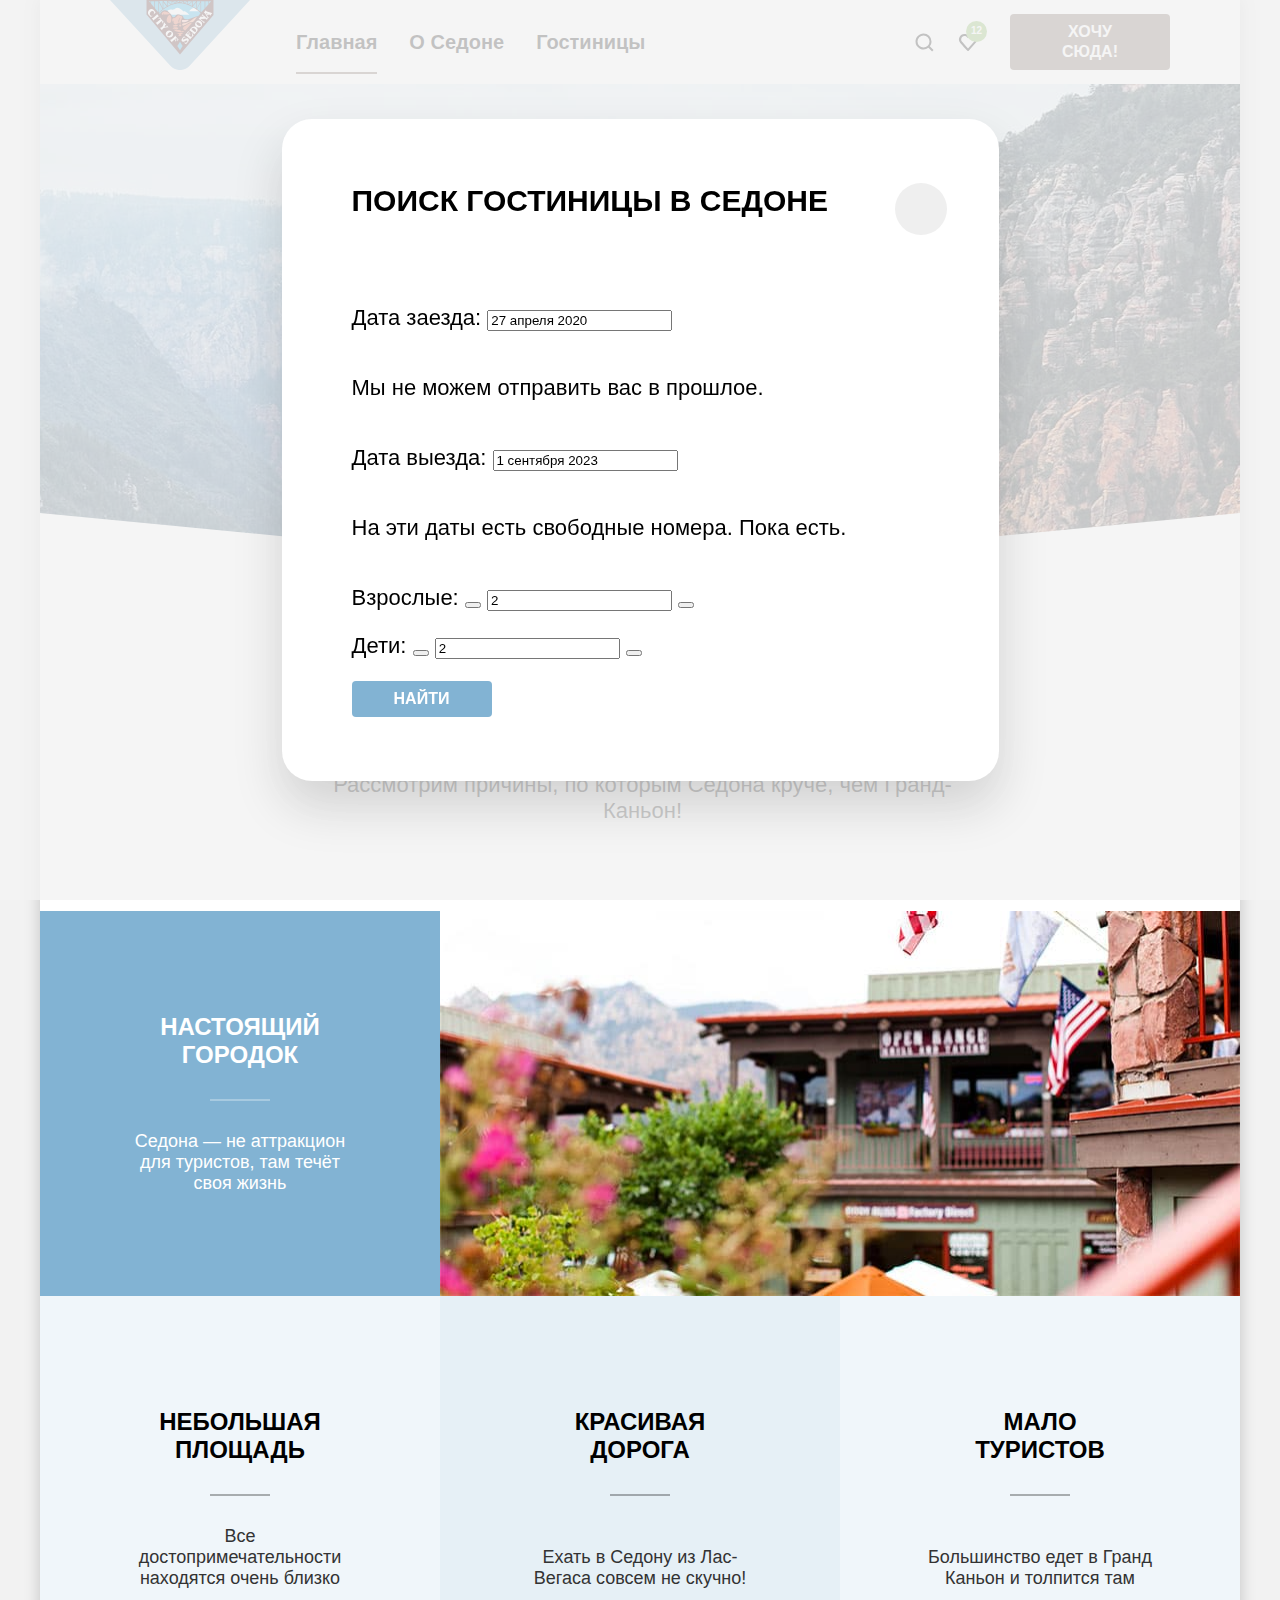
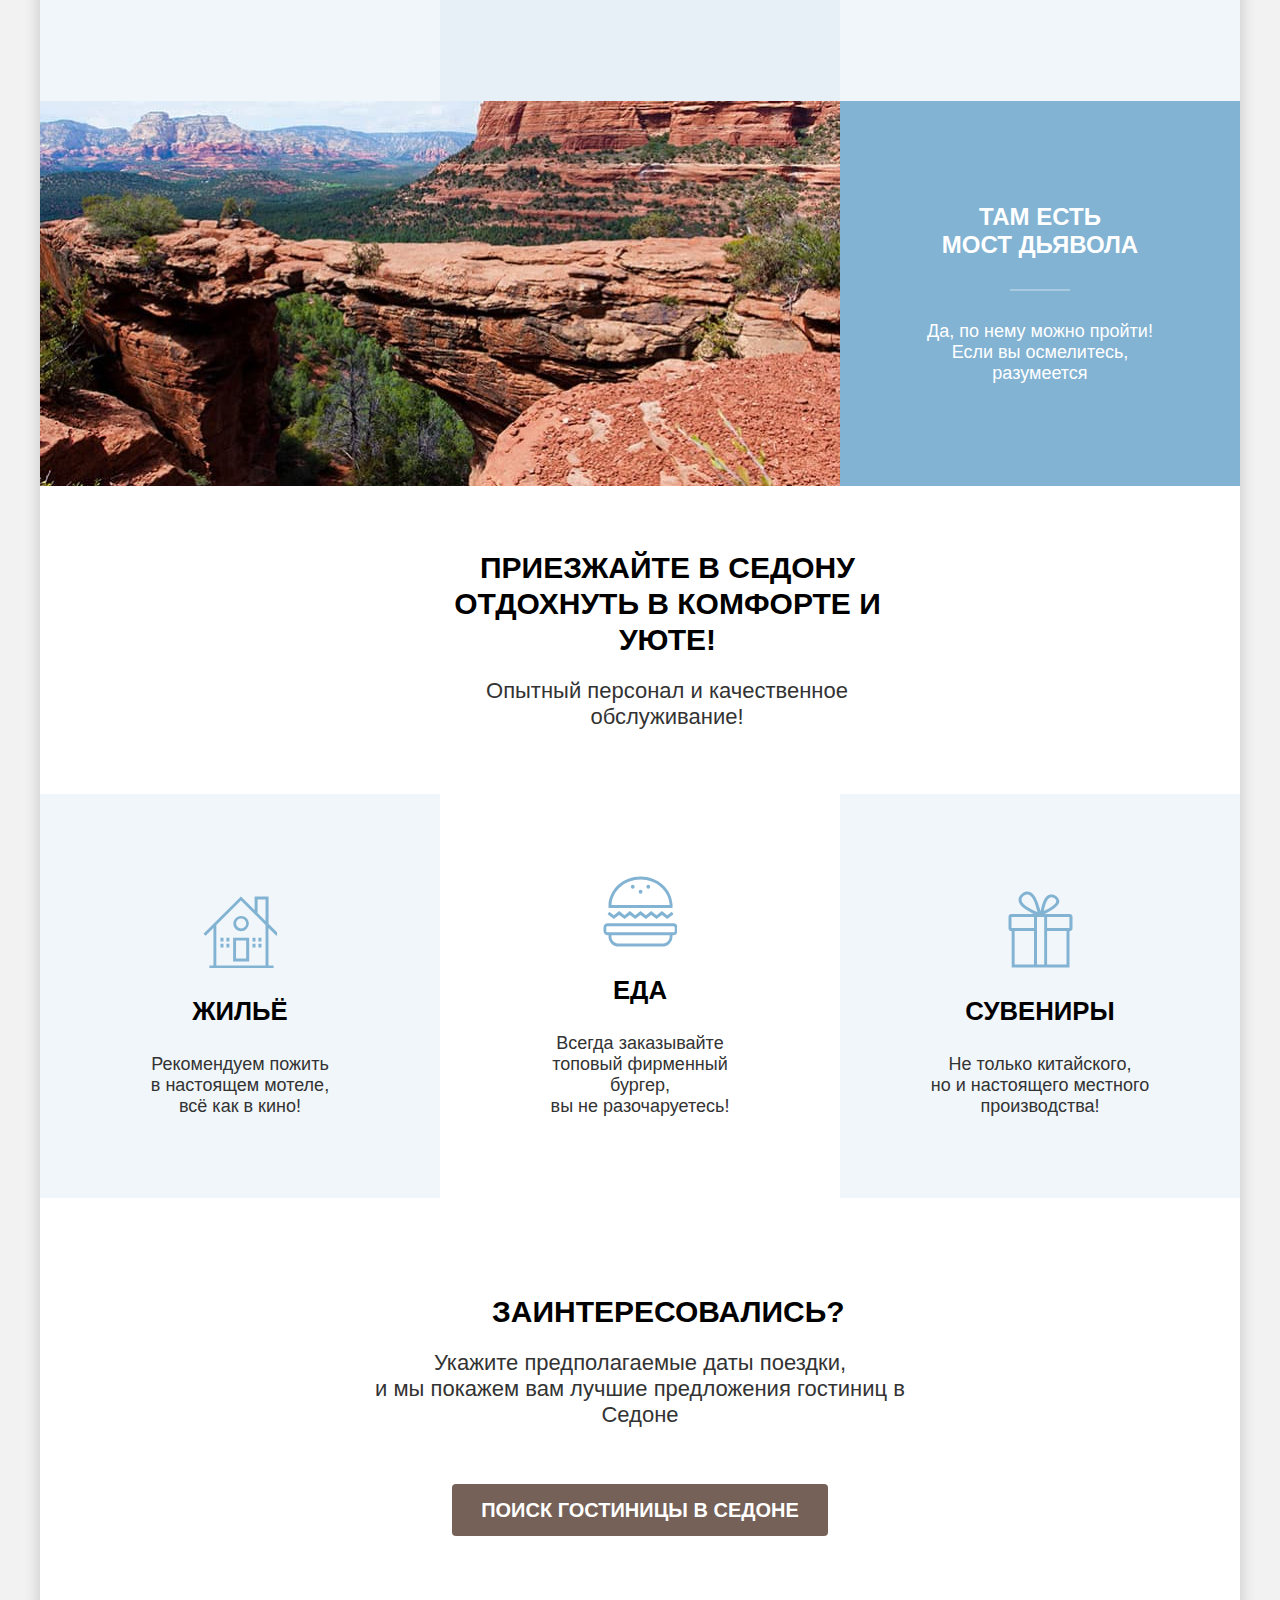
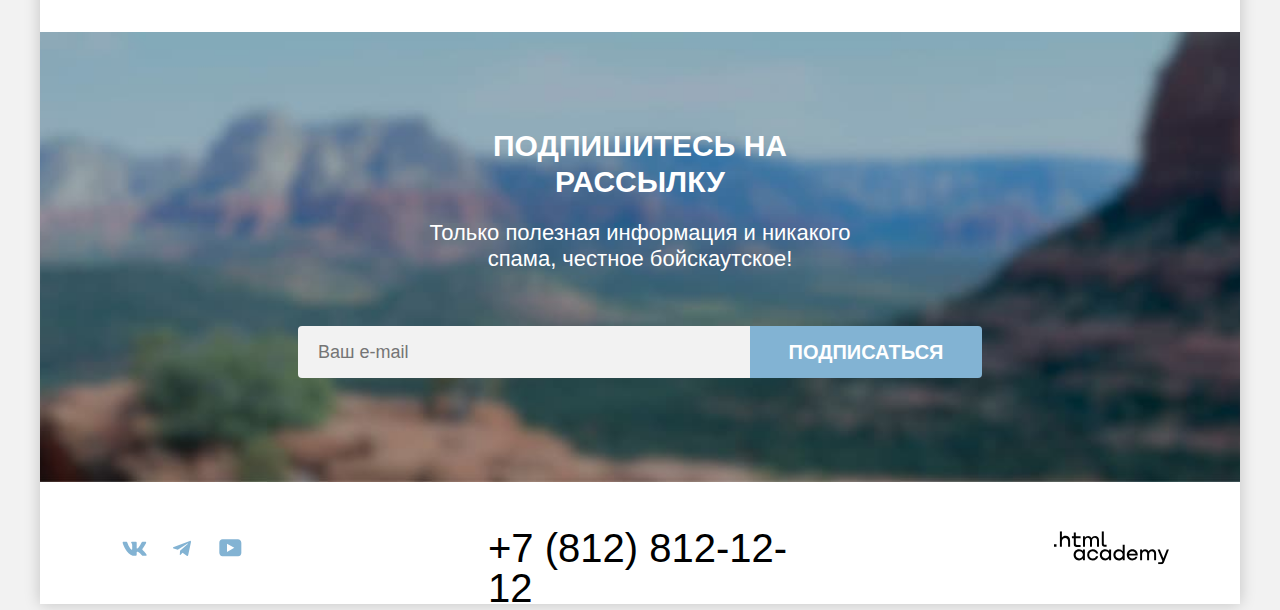
==== commit d811c434: "Оформляет поля Дата Заезда и Дата Выезда" ====
--- a/index.html
+++ b/index.html
@@ -205,7 +205,7 @@
       </footer>
 
     </div>
-    <div class="modal-container modal-container-close">
+    <div class="modal-container">
       <div class="modal">
         <button type="button" class="modal-close-button">
           <span class="visually-hidden">Закрыть</span>
@@ -218,14 +218,14 @@
               <label class="form-label" for="check-in-date">Дата заезда:</label>
               <input class="form-field date-field" type="text" id="check-in-date" name="check-in-date"
                 value="27 апреля 2020" placeholder="Укажите дату">
-              <span class="modal-message modal-message-error">Мы не можем отправить вас в прошлое.</span>
             </p>
+            <p class="modal-message modal-message-error">Мы не можем отправить вас в прошлое.</p>
             <p class="field-group">
               <label class="form-label" for="check-out-date">Дата выезда:</label>
               <input class="form-field date-field" type="text" id="check-out-date" name="check-out-date"
                 value="1 сентября 2023" placeholder="Укажите дату">
-              <span class="modal-message">На эти даты есть свободные номера. Пока есть.</span>
             </p>
+            <p class="modal-message">На эти даты есть свободные номера. Пока есть.</p>
             <div class="visitor">
               <p class="field-group">
                 <label class="form-label" for="adults">Взрослые:</label>
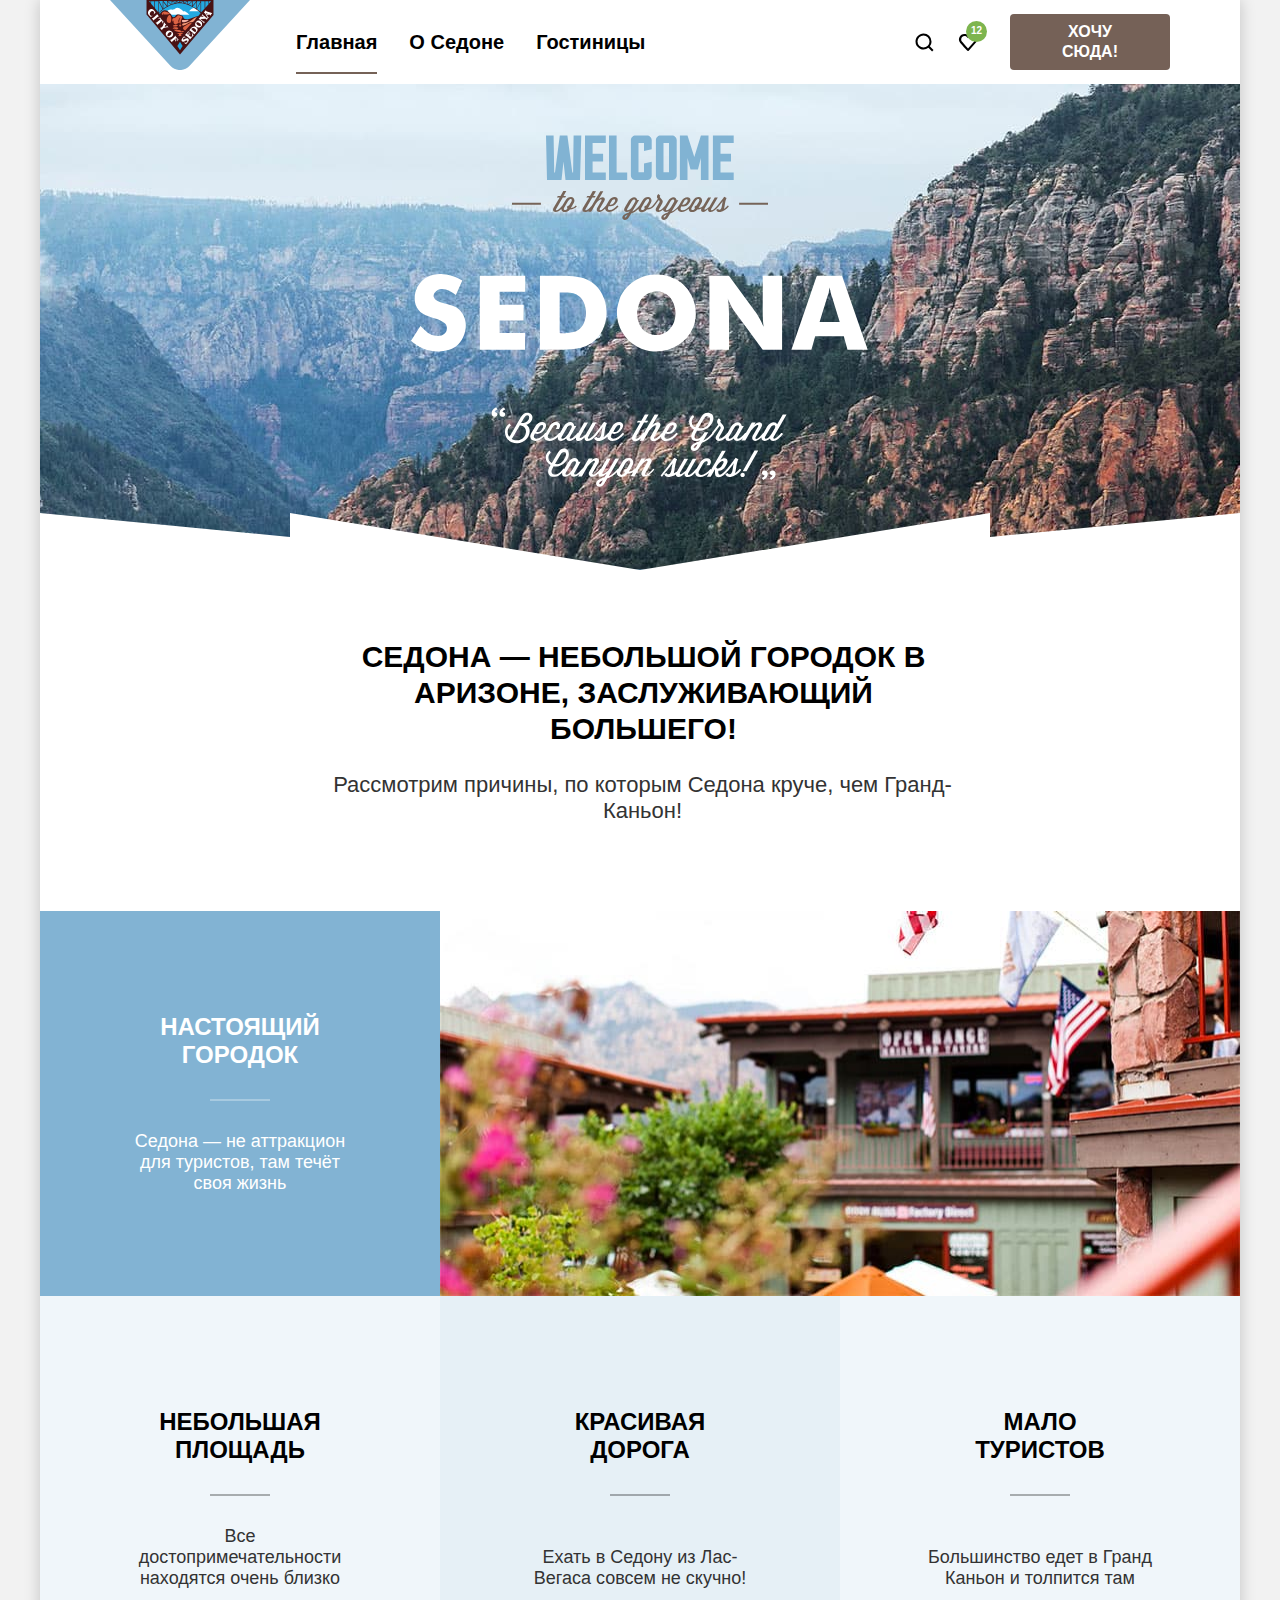
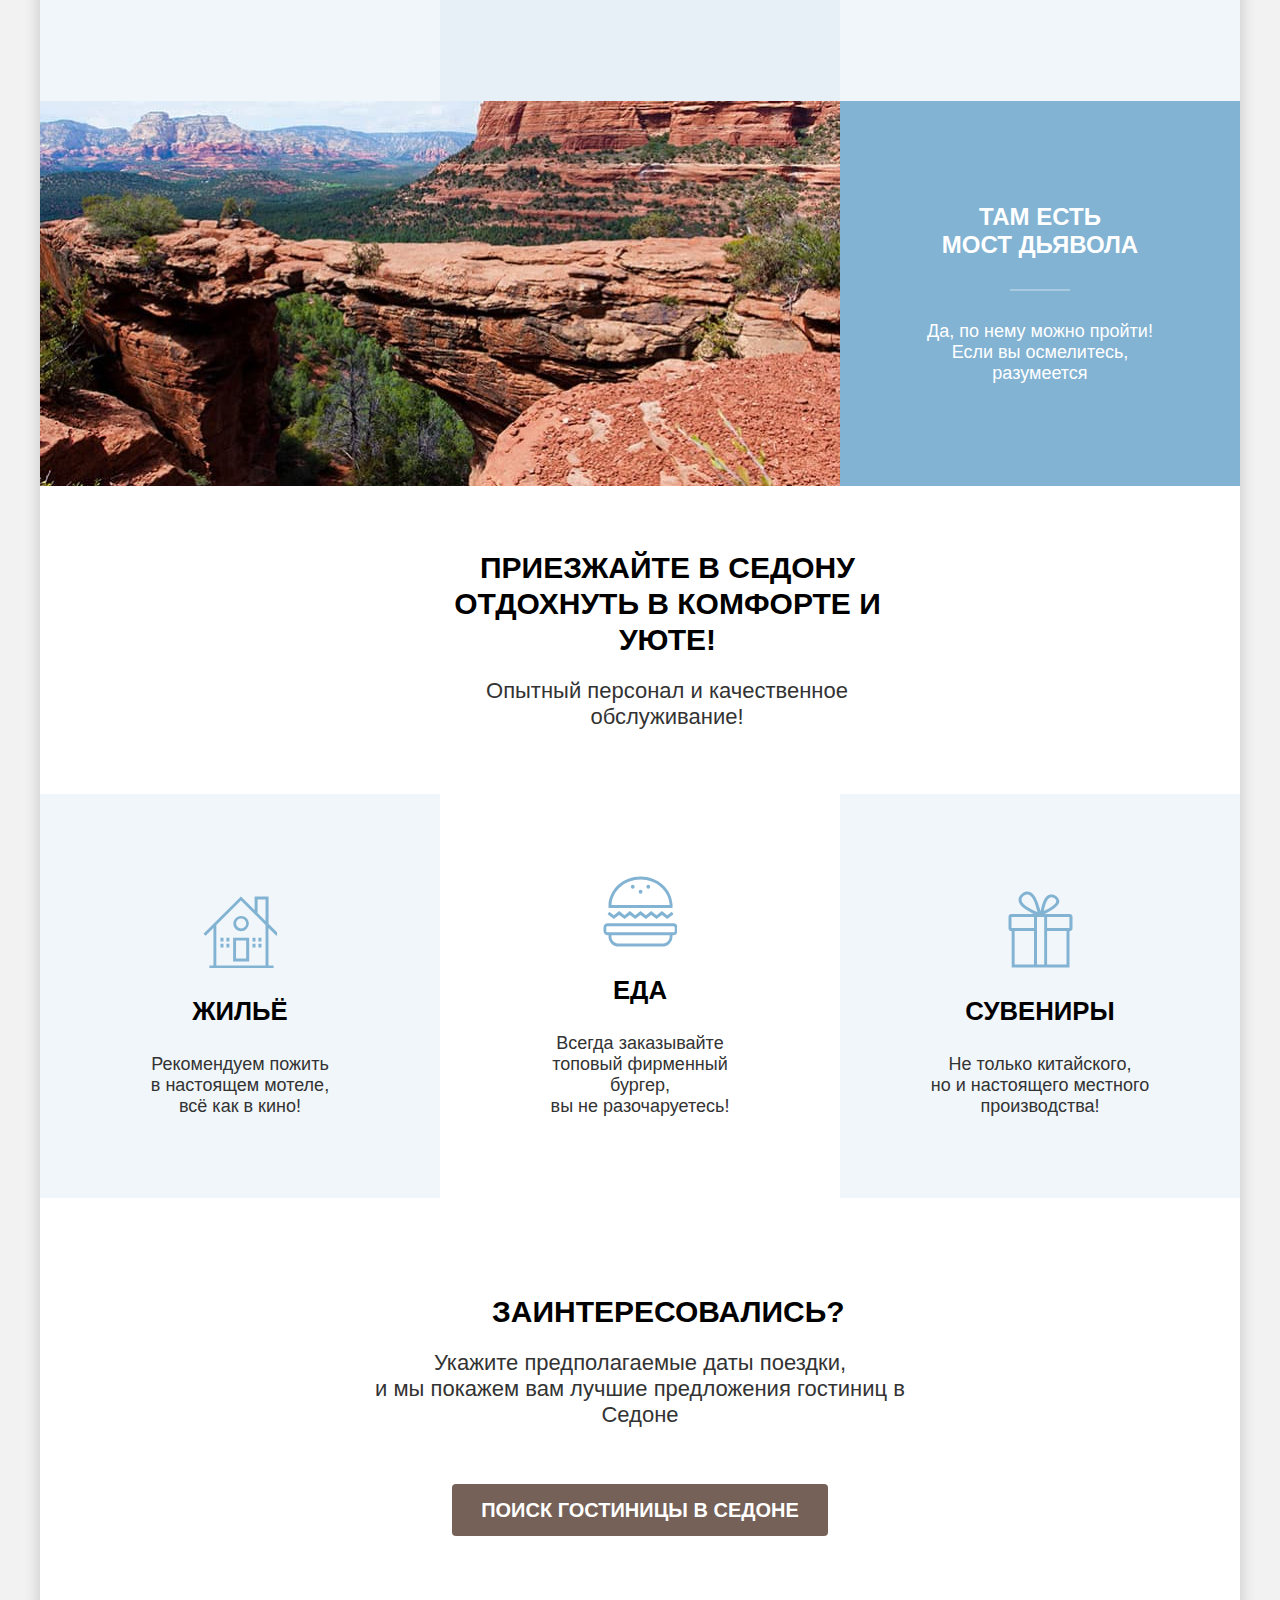
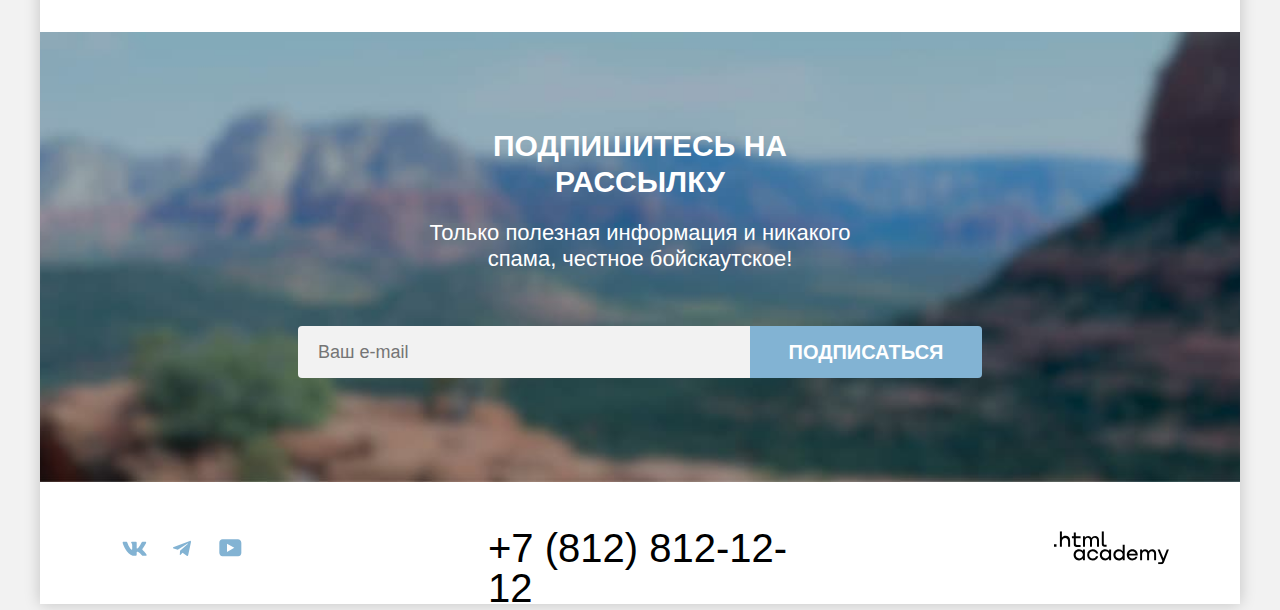
==== commit ee185dc1: "Задает состояния кнопке закрыть модального окна" ====
--- a/index.html
+++ b/index.html
@@ -205,10 +205,16 @@
       </footer>
 
     </div>
-    <div class="modal-container">
+    <div class="modal-container modal-container-close">
       <div class="modal">
         <button type="button" class="modal-close-button">
           <span class="visually-hidden">Закрыть</span>
+          <svg aria-hidden="true" focusable="false" width="15" height="15" viewBox="0 0 15 15"
+            xmlns="http://www.w3.org/2000/svg">
+            <path
+              d="M14.49 1.783 13.199.49 7.49 6.198 1.783.491.49 1.783 6.198 7.49.49 13.198l1.293 1.293L7.49 8.783l5.708 5.708 1.293-1.293-5.708-5.707 5.708-5.708Z"
+              fill="currentColor" />
+          </svg>
         </button>
         <section class="modal-content">
           <h2 class="modal-title">Поиск гостиницы в Седоне</h2>
@@ -227,18 +233,49 @@
             </p>
             <p class="modal-message">На эти даты есть свободные номера. Пока есть.</p>
             <div class="visitor">
-              <p class="field-group">
-                <label class="form-label" for="adults">Взрослые:</label>
-                <button type="button" class="button-plus"></button>
-                <input class="form-field adults-field" type="number" id="adults" name="adults" value="2"
-                  placeholder="0">
-                <button type="button" class="button-plus"></button>
-              </p>
-              <p class="field-group">
-                <label class="form-label" for="child">Дети:</label>
-                <button type="button" class="button-plus"></button>
-                <input class="form-field adults-field" type="number" id="child" name="child" value="2" placeholder="0">
-                <button type="button" class="button-plus"></button>
+              <p class="field-group field-group-adults">
+                <label class="form-label form-label-adults" for="adults">Взрослые:</label>
+                <button type="button" class="button-plus">
+                  <svg width="20" height="20" viewBox="0 0 20 20" fill="none" xmlns="http://www.w3.org/2000/svg">
+                    <path d="M3 9v2h14V9H3Z" fill="currentColor" />
+                  </svg>
+                </button>
+                <input class="adults-field" type="number" id="adults" name="adults" value="2" placeholder="0">
+                <button type="button" class="button-plus">
+                  <svg aria-hidden="true" focusable="false" width="20" height="20" viewBox="0 0 20 20"
+                    xmlns="http://www.w3.org/2000/svg">
+                    <path d="M17 9h-6V3H9v6H3v2h6v6h2v-6h6V9Z" fill="currentColor" />
+                  </svg>
+                </button>
+                <span class="form-label form-label-icon">
+                  <label class="form-label form-label-child" for="child">Дети:</label>
+                  <span class="tooltip">
+                    <button class="tooltip-toggle" type="button" aria-labelledby="tooltip-label-date">
+                      <svg class="tooltip-icon" width="26" height="26" viewBox="0 0 26 26" fill="none"
+                        xmlns="http://www.w3.org/2000/svg">
+                        <circle cx="13" cy="13" r="13" fill="#83B3D3"></circle>
+                        <path fill-rule="evenodd" clip-rule="evenodd" d="M12 7h2v2h-2V7Zm2 12h-2v-9h2v9Z" fill="#fff">
+                        </path>
+                      </svg>
+                    </button>
+                    <span class="tooltip-text" role="tooltip" id="tooltip-label-date">
+                      Укажите количество детей, которые будут с вами, возраст которых от 6 до 18 лет. Дети до 6 лет
+                      размещаются бесплатно.</span>
+                  </span>
+                </span>
+                <button type="button" class="button-plus">
+                  <svg aria-hidden="true" focusable="false" width="20" height="20" viewBox="0 0 20 20"
+                    xmlns="http://www.w3.org/2000/svg">
+                    <path d="M3 9v2h14V9H3Z" fill="currentColor" />
+                  </svg>
+                </button>
+                <input class="adults-field" type="number" id="child" name="child" value="2" placeholder="0">
+                <button type="button" class="button-plus">
+                  <svg aria-hidden="true" focusable="false" width="20" height="20" viewBox="0 0 20 20"
+                    xmlns="http://www.w3.org/2000/svg">
+                    <path d="M17 9h-6V3H9v6H3v2h6v6h2v-6h6V9Z" fill="currentColor" />
+                  </svg>
+                </button>
               </p>
             </div>
 
--- a/styles/styles.css
+++ b/styles/styles.css
@@ -70,7 +70,7 @@
 }
 
 .button {
-  display: inline-block;
+  display: block;
   font-family: inherit;
   font-size: 16px;
   line-height: 20px;
@@ -680,8 +680,6 @@
   text-decoration: none;
 }
 
-
-
 /*FILTER*/
 .catalog-filter {
   width: 1060px;
@@ -778,6 +776,20 @@
   background-color: #3F5E72;
   border-radius: 50%;
   content: "";
+}
+
+.control:hover .control-mark,
+.control:hover .control-label {
+  opacity: 0.6;
+}
+
+.control:focus-within .control-mark {
+  outline: 3px solid #83B3D3;
+}
+
+.control:active .control-mark,
+.control:hover .control-label {
+  opacity: 0.3;
 }
 
 .catalog-filter-title-price {
@@ -856,6 +868,20 @@
   border: none;
   border-radius: 5px;
   top: -8px;
+}
+
+.range-toggle:hover {
+  box-shadow: 0 4px 10px rgba(0, 0, 0, 0.25);
+}
+
+.range-toggle:focus {
+  outline: 3px solid #83B3D3;
+  box-shadow: 0 4px 10px rgba(0, 0, 0, 0.25);
+}
+
+.range-toggle:active {
+  outline: 2px solid #82B3D3;
+  box-shadow: 0 7px 15px rgba(0, 0, 0, 0.4);
 }
 
 .toggle-max {
@@ -1057,10 +1083,7 @@
   padding: 0;
 }
 
-.catalog-title:hover {
-  color: #756157;
-}
-
+.catalog-title:hover,
 .catalog-title:focus {
   color: #756157;
 }
@@ -1275,7 +1298,7 @@
   margin: auto;
   padding: 64px 70px;
   background-color: #ffffff;
-  box-shadow: 0px 25px 50px rgba(0, 0, 0, 0.15);
+  box-shadow: 0 25px 50px rgba(0, 0, 0, 0.15);
   border-radius: 30px;
 }
 
@@ -1283,10 +1306,27 @@
   position: absolute;
   width: 52px;
   height: 52px;
-  left: 613px;
+  left: 615px;
   top: 64px;
   border-radius: 50%;
   border: none;
+  color: #000000;
+  background: #f2f2f2;
+  cursor: pointer;
+}
+
+.modal-close-button:hover {
+  background: #e6e6e6;
+}
+
+.modal-close-button:focus {
+  background: #e6e6e6;
+  outline: 3px solid #83B3D3;
+}
+
+.modal-close-button:active svg {
+  background: #e6e6e6;
+  fill-opacity: 0.3;
 }
 
 .modal-content {
@@ -1310,3 +1350,195 @@
   flex-direction: column;
   align-items: flex-start;
 }
+
+.field-group {
+  padding: 0;
+  margin: 0;
+  display: flex;
+  width: 577px;
+  justify-content: space-between;
+}
+
+.form-label {
+  font-weight: 700;
+  font-size: 20px;
+  line-height: 24px;
+  text-transform: capitalize;
+  margin: 12px 18px 12px 0;
+}
+
+.form-field {
+  font-weight: 700;
+  font-size: 18px;
+  line-height: 24px;
+  padding: 12px 50px 12px 20px;
+  width: 440px;
+  box-sizing: border-box;
+  font-family: inherit;
+  background: #f2f2f2 url("/images/index/modal/modal-calendar.svg") bottom 50% right 22px no-repeat;
+  border: none;
+}
+
+.modal-message {
+  font-style: normal;
+  font-weight: 400;
+  font-size: 16px;
+  line-height: 21px;
+  margin: 4px 20px 23px 137px;
+  padding: 0 0 0 20px;
+}
+
+.modal-message-error {
+  color: #FF5757;
+}
+
+.field-group-adults {
+  justify-content: flex-start;
+}
+
+.form-label-adults {
+  margin-right: 46px;
+}
+
+.button-plus {
+  display: block;
+  font-family: inherit;
+  border: none;
+  min-width: 40px;
+  min-height: 48px;
+  box-sizing: border-box;
+  cursor: pointer;
+  background: #f2f2f2;
+  color: #756157;
+  fill-opacity: 0.3;
+}
+
+.button-plus:hover svg {
+  color: #000000;
+  fill-opacity: 1;
+}
+
+.button-plus:focus svg {
+  color: #000000;
+  fill-opacity: 1;
+  outline: 3px solid #82B3D3;
+  border-radius: 4px;
+}
+
+
+.modal-search-button {
+  width: 577px;
+  min-height: 60px;
+  background: #83B3D3;
+  border-radius: 10px;
+  font-weight: 700;
+  font-size: 20px;
+  line-height: 24px;
+  margin-top: 48px;
+}
+
+.modal-search-button:hover,
+.modal-search-button:focus {
+  background: #68A2CA;
+}
+
+.modal-search-button:active {
+  opacity: 0.3;
+}
+
+.adults-field {
+  font-weight: 700;
+  font-size: 18px;
+  line-height: 20px;
+  width: 31px;
+  min-height: 48px;
+  font-family: inherit;
+  border: none;
+  appearance: textfield;
+  padding: 14px 2px;
+  text-align: center;
+  box-sizing: border-box;
+  background-color: #f2f2f2;
+}
+
+.adults-field::-webkit-outer-spin-button,
+.adults-field::-webkit-inner-spin-button {
+  appearance: none;
+  margin: 0;
+}
+
+/*.form-label-child {
+  margin: 12px 24px 12px 88px;
+  padding-right: 40px;
+  /*background: url("/images/index/modal/modal-i.svg") center right 5px no-repeat;*/
+
+
+.tooltip {
+  position: absolute;
+  margin-left: -6px;
+  width: 26px;
+  height: 26px;
+}
+
+.tooltip-toggle {
+  border: none;
+  background-color: transparent;
+  padding: 0;
+  margin: 0;
+  display: block;
+  width: 100%;
+  height: 100%;
+  cursor: pointer;
+}
+
+.tooltip-icon {
+  width: 100%;
+  height: 100%;
+  display: block;
+}
+
+.tooltip-text {
+  font-family: inherit;
+  font-style: normal;
+  font-weight: 400;
+  font-size: 16px;
+  line-height: 20px;
+  text-transform: none;
+  background: #333333;
+  box-shadow: 0 15px 30px rgba(0, 0, 0, 0.3);
+  border-radius: 10px;
+  display: block;
+  color: #ffffff;
+  padding: 19px 18px 24px 22px;
+  width: 218px;
+  position: absolute;
+  margin-top: 16px;
+  left: 50%;
+  transform: translateX(-50%);
+  z-index: 1;
+  display: none;
+}
+
+.tooltip-toggle:hover + .tooltip-text,
+.tooltip-toggle:focus + .tooltip-text {
+  display: block;
+}
+
+.form-label-icon {
+  position: relative;
+  padding-right: 40px;
+  margin: 12px 24px 12px 88px;
+}
+
+.tooltip-text:after {
+  content: '';
+  background-image: url("../images/index/modal/modal-triangle.svg");
+  width: 19px;
+  height: 9px;
+  position: absolute;
+  top: -8px;
+  left: 0;
+  right: 0;
+  margin-left: auto;
+  margin-right: auto;
+}
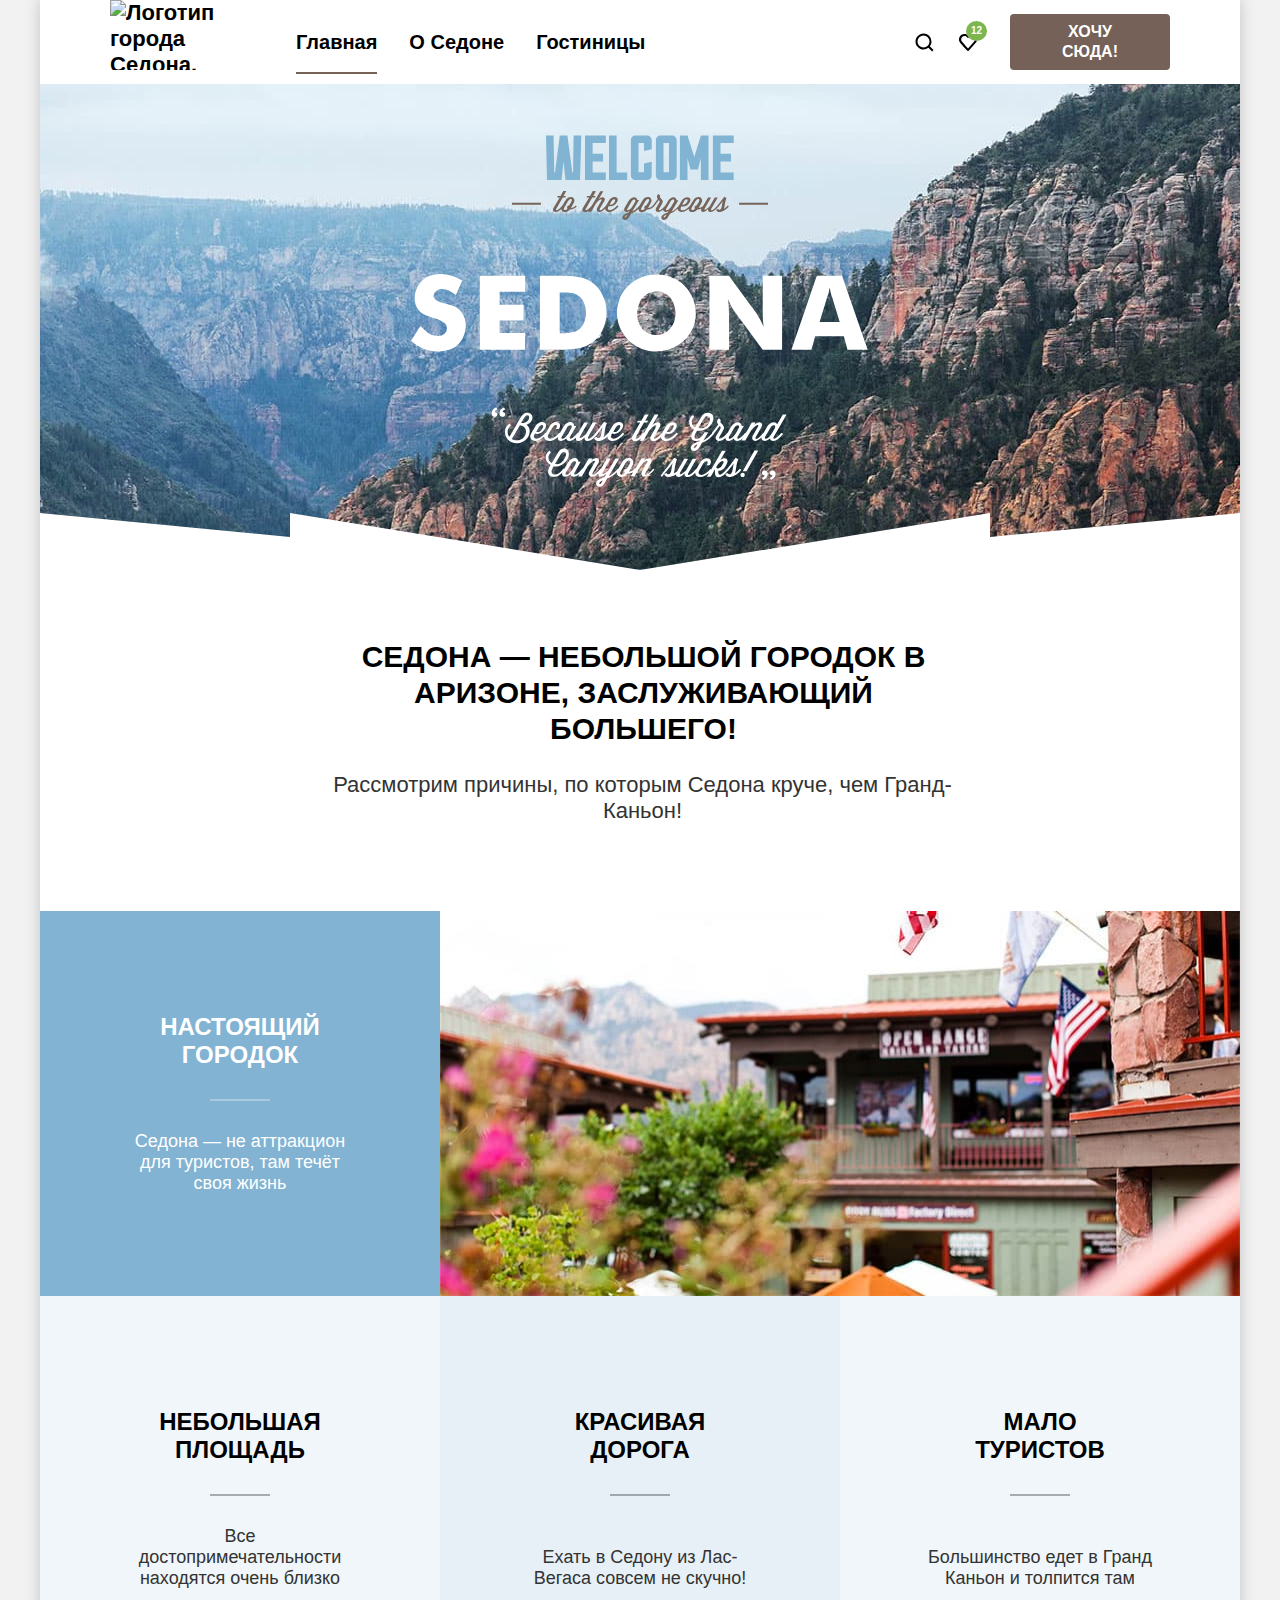
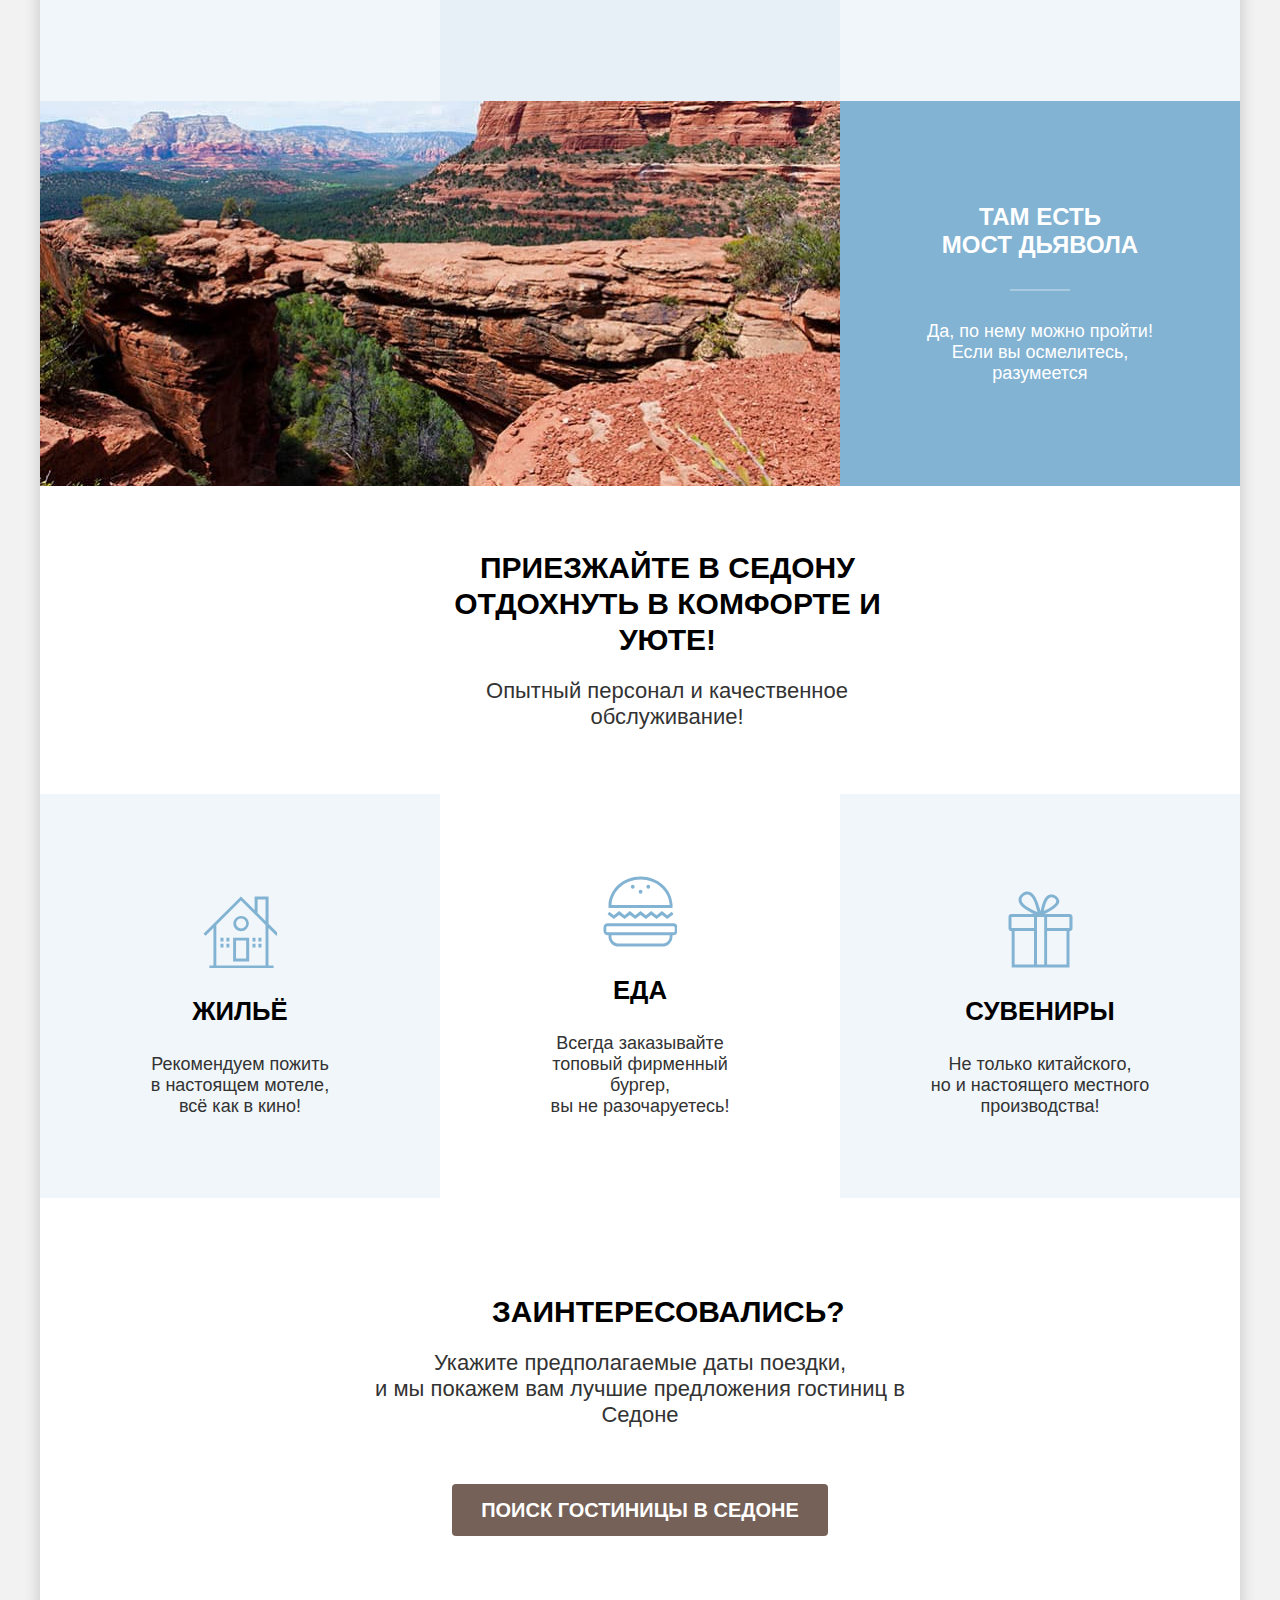
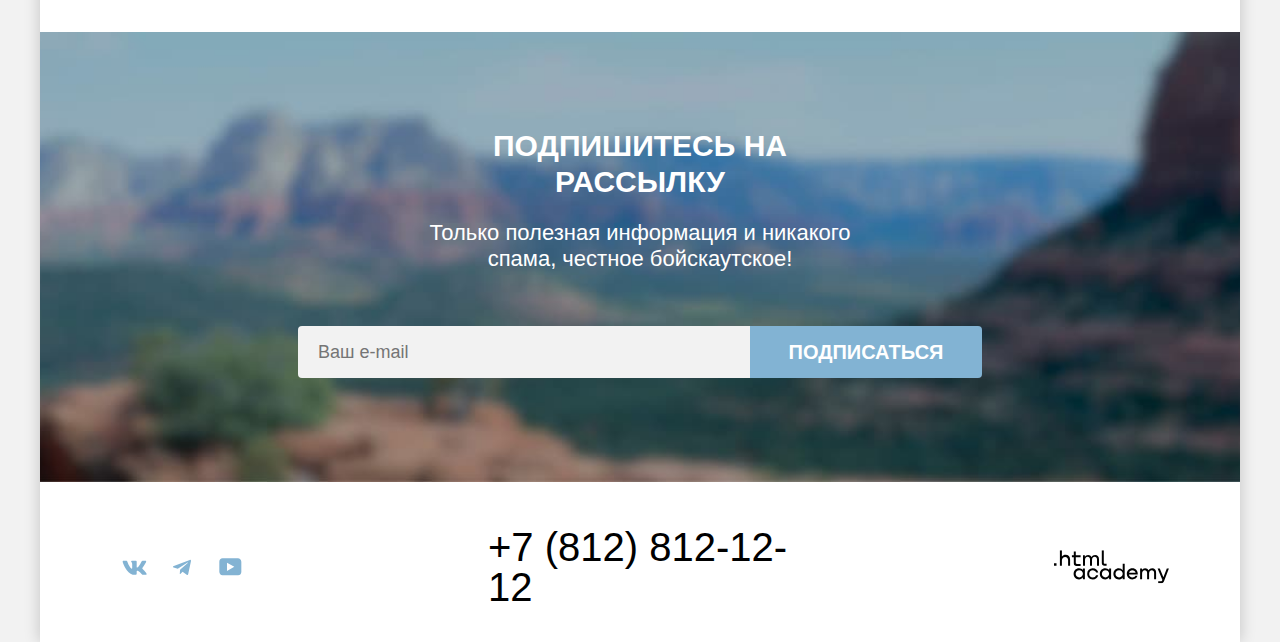
==== commit ea91938a: "Заменяет 4 слова на 3 в class" ====
--- a/index.html
+++ b/index.html
@@ -12,12 +12,12 @@
       <header class="header-main">
         <nav class="header-navigation">
           <a class="header-logo-link">
-            <img class="header-logo" width="140" height="70" src="images/header/logo-sedona2.svg"
+            <img class="header-logo" width="140" height="70" src="images/header/logo-sedona.svg"
               alt="Логотип города Седона.">
           </a>
           <ul class="header-navigation-list">
             <li class="header-navigation-item">
-              <a class="header-navigation-link header-navigation-link-current" href="index.html">Главная</a>
+              <a class="header-navigation-link navigation-link-current" href="index.html">Главная</a>
             </li>
             <li class="header-navigation-item">
               <a class="header-navigation-link" href="#">О Седоне</a>
@@ -87,7 +87,6 @@
                 <h3 class="advantages-subtitle">Там есть<br>мост дьявола</h3>
                 <p class="advantages-description">Да, по нему можно пройти! Если вы осмелитесь, разумеется</p>
               </div>
-
             </li>
           </ul>
         </section>
@@ -96,7 +95,6 @@
             <h2 class="section-title service-title">Приезжайте в Седону отдохнуть в комфорте и уюте!</h2>
             <p class="annotation">Опытный персонал и качественное обслуживание!</p>
           </div>
-
           <ul class="service-list">
             <li class="service-item">
               <h3 class="service-subtitle">Жильё</h3>
@@ -201,13 +199,12 @@
             </a>
           </section>
         </div>
-
       </footer>
 
     </div>
     <div class="modal-container modal-container-close">
       <div class="modal">
-        <button type="button" class="modal-close-button">
+        <button class="modal-close-button" type="button">
           <span class="visually-hidden">Закрыть</span>
           <svg aria-hidden="true" focusable="false" width="15" height="15" viewBox="0 0 15 15"
             xmlns="http://www.w3.org/2000/svg">
@@ -235,13 +232,14 @@
             <div class="visitor">
               <p class="field-group field-group-adults">
                 <label class="form-label form-label-adults" for="adults">Взрослые:</label>
-                <button type="button" class="button-plus">
-                  <svg width="20" height="20" viewBox="0 0 20 20" fill="none" xmlns="http://www.w3.org/2000/svg">
+                <button class="button-plus" type="button">
+                  <svg aria-hidden="true" focusable="false" width="20" height="20" viewBox="0 0 20 20" fill="none"
+                    xmlns="http://www.w3.org/2000/svg">
                     <path d="M3 9v2h14V9H3Z" fill="currentColor" />
                   </svg>
                 </button>
                 <input class="adults-field" type="number" id="adults" name="adults" value="2" placeholder="0">
-                <button type="button" class="button-plus">
+                <button class="button-plus" type="button">
                   <svg aria-hidden="true" focusable="false" width="20" height="20" viewBox="0 0 20 20"
                     xmlns="http://www.w3.org/2000/svg">
                     <path d="M17 9h-6V3H9v6H3v2h6v6h2v-6h6V9Z" fill="currentColor" />
@@ -251,8 +249,8 @@
                   <label class="form-label form-label-child" for="child">Дети:</label>
                   <span class="tooltip">
                     <button class="tooltip-toggle" type="button" aria-labelledby="tooltip-label-date">
-                      <svg class="tooltip-icon" width="26" height="26" viewBox="0 0 26 26" fill="none"
-                        xmlns="http://www.w3.org/2000/svg">
+                      <svg class="tooltip-icon" aria-hidden="true" focusable="false" width="26" height="26"
+                        viewBox="0 0 26 26" fill="none" xmlns="http://www.w3.org/2000/svg">
                         <circle cx="13" cy="13" r="13" fill="#83B3D3"></circle>
                         <path fill-rule="evenodd" clip-rule="evenodd" d="M12 7h2v2h-2V7Zm2 12h-2v-9h2v9Z" fill="#fff">
                         </path>
@@ -263,14 +261,14 @@
                       размещаются бесплатно.</span>
                   </span>
                 </span>
-                <button type="button" class="button-plus">
+                <button class="button-plus" type="button">
                   <svg aria-hidden="true" focusable="false" width="20" height="20" viewBox="0 0 20 20"
                     xmlns="http://www.w3.org/2000/svg">
                     <path d="M3 9v2h14V9H3Z" fill="currentColor" />
                   </svg>
                 </button>
                 <input class="adults-field" type="number" id="child" name="child" value="2" placeholder="0">
-                <button type="button" class="button-plus">
+                <button class="button-plus" type="button">
                   <svg aria-hidden="true" focusable="false" width="20" height="20" viewBox="0 0 20 20"
                     xmlns="http://www.w3.org/2000/svg">
                     <path d="M17 9h-6V3H9v6H3v2h6v6h2v-6h6V9Z" fill="currentColor" />
@@ -278,7 +276,6 @@
                 </button>
               </p>
             </div>
-
             <button class="button modal-search-button">Найти</button>
           </form>
         </section>
--- a/styles/styles.css
+++ b/styles/styles.css
@@ -137,6 +137,7 @@
   display: block;
   width: 140px;
   margin: 0 30px -6px 70px;
+  cursor: pointer;
 }
 
 .header-logo {
@@ -157,7 +158,7 @@
   position: relative;
 }
 
-.header-navigation-link-current::after {
+.navigation-link-current::after {
   content: "";
   position: absolute;
   right: 16px;
@@ -189,8 +190,6 @@
 
 .navigation-badge {
   position: absolute;
-  display: block;
-  text-align: center;
   padding: 5px;
   border-radius: 50%;
   left: 20px;
@@ -199,7 +198,7 @@
   font-size: 10px;
   line-height: 10px;
   background-color: #7DB54F;
-  aspect-ratio: 1/1;
+  aspect-ratio: auto;
 }
 
 .button-header {
@@ -510,8 +509,26 @@
   font-size: 18px;
   line-height: 24px;
   background: #f2f2f2;
-}
-
+  cursor: pointer;
+}
+
+.subscribe-field:not(:placeholder-shown) {
+  color: #000000;
+}
+
+.subscribe-field:hover {
+  background-color: #e6e6e6;
+}
+
+.subscribe-field:focus-visible {
+  background-color: #e6e6e6;
+  outline: 3px solid #83B3D3;
+}
+
+.subscribe-field:focus:not(:placeholder-shown) {
+  color: #000000;
+  outline: 2px solid #000000;
+}
 
 .subscribe-background {
   color: #ffffff;
@@ -570,7 +587,6 @@
   color: rgba(104, 162, 202, 0.3);
 }
 
-
 .footer-contacts {
   width: 720px;
   min-height: 50px;
@@ -586,7 +602,7 @@
   display: block;
   margin: 5px 194px 5px 198px;
   width: 333px;
-  height: 40px;
+  min-height: 40px;
 }
 
 a[href^="tel:"]:hover {
@@ -714,7 +730,7 @@
   padding: 0;
 }
 
-.catalog-filter-price-group {
+.filter-group-price {
   width: 288px;
   margin: 0 auto 0 0;
   padding: 0;
@@ -730,7 +746,7 @@
   margin-bottom: 32px;
 }
 
-.catalog-filter-price-button {
+.filter-price-button {
   padding: 0;
   margin: 0 0 0 auto;
   display: flex;
@@ -752,6 +768,7 @@
   height: 19px;
   background: #FFFFFF;
   border-radius: 4px;
+  cursor: pointer;
 }
 
 .control-input[type="checkbox"]:checked + .control-mark::after {
@@ -792,7 +809,7 @@
   opacity: 0.3;
 }
 
-.catalog-filter-title-price {
+.filter-title-price {
   margin-bottom: 32px;
 }
 
@@ -812,6 +829,7 @@
   margin: 0 2px 0 0;
   padding: 12px 35px 12px 21px;
   box-sizing: border-box;
+  cursor: pointer;
 }
 
 input[name="price-max"] {
@@ -833,6 +851,19 @@
   height: 48px;
 }
 
+.range-input:hover {
+  background: #e6e6e6;
+}
+
+.range-input:not(:placeholder-shown):focus {
+  outline: 2px solid #000000;
+}
+
+.range-input:focus-visible {
+  background: #e6e6e6;
+  outline: 3px solid #83B3D3;
+}
+
 .range-field-text span {
   color: rgba(1, 1, 1, 0.3);
   position: absolute;
@@ -840,7 +871,6 @@
   right: 20px;
   font-weight: 400;
 }
-
 
 .range {
   display: flex;
@@ -868,6 +898,7 @@
   border: none;
   border-radius: 5px;
   top: -8px;
+  cursor: pointer;
 }
 
 .range-toggle:hover {
@@ -888,13 +919,13 @@
   right: 61px;
 }
 
-.catalog-filter-price-button .button {
+.filter-price-button .button {
   padding: 8px 30px;
   min-width: 191px;
   margin-bottom: 30px;
 }
 
-.catalog-filter-price-button .button-reset {
+.filter-price-button .button-reset {
   padding: 8px 30px;
   align-self: end;
   width: 191px;
@@ -944,14 +975,14 @@
   align-items: center;
 }
 
-.type-button-results-list {
+.select-results-list {
   margin: 0;
   padding: 0;
   display: flex;
   list-style-type: none;
 }
 
-.type-button-results-item {
+.select-results-item {
   width: 48px;
   height: 48px;
   border: 2px solid #E5E5E5;
@@ -959,20 +990,20 @@
   box-sizing: border-box;
 }
 
-.type-button-results-item-selected {
+.results-item-selected {
   border-color: #000000;
 }
 
-.type-button-results-item:hover {
+.select-results-item:hover {
   border-color: #000000;
 }
 
-.type-button-results-item:focus {
+.select-results-item:focus {
   border-color: #68A2CA;
   outline: none;
 }
 
-.type-button-results-item:active {
+.select-results-item:active {
   border-color: #000000;
 }
 
@@ -991,7 +1022,7 @@
   background-image: url("../images/catalog/catalog-view-icon.svg");
 }
 
-.type-button-results-item:not(:last-child) {
+.select-results-item:not(:last-child) {
   margin-right: 8px;
 }
 
@@ -1007,6 +1038,7 @@
   padding: 12px 40px 12px 20px;
   background: #ffffff url("../images/catalog/price-tick.svg") no-repeat right 15px center;
   margin: 0 70px 0 196px;
+  cursor: pointer;
 }
 
 .select-control:hover {
@@ -1128,7 +1160,7 @@
   color: rgba(255, 255, 255, 0.3);
 }
 
-.button-apartment-for-select {
+.button-apartment-add {
   grid-area: 4/2/5/3;
   padding: 8px;
   justify-self: end;
@@ -1377,6 +1409,25 @@
   font-family: inherit;
   background: #f2f2f2 url("/images/index/modal/modal-calendar.svg") bottom 50% right 22px no-repeat;
   border: none;
+  color: rgba(0, 0, 0, 0.6);
+}
+
+.form-field:not(:placeholder-shown) {
+  color: #000000;
+}
+
+.form-field:hover {
+  background-color: #e6e6e6;
+}
+
+.form-field:focus-visible {
+  background-color: #e6e6e6;
+  outline: 3px solid #83B3D3;
+}
+
+.form-field:focus:not(:placeholder-shown) {
+  color: #000000;
+  outline: 2px solid #000000;
 }
 
 .modal-message {
@@ -1425,6 +1476,9 @@
   border-radius: 4px;
 }
 
+.button-plus:focus {
+  outline: none;
+}
 
 .modal-search-button {
   width: 577px;
@@ -1467,12 +1521,6 @@
   margin: 0;
 }
 
-/*.form-label-child {
-  margin: 12px 24px 12px 88px;
-  padding-right: 40px;
-  /*background: url("/images/index/modal/modal-i.svg") center right 5px no-repeat;*/
-
-
 .tooltip {
   position: absolute;
   margin-left: -6px;
@@ -1527,7 +1575,7 @@
 .form-label-icon {
   position: relative;
   padding-right: 40px;
-  margin: 12px 24px 12px 88px;
+  margin: 0 24px 0 88px;
 }
 
 .tooltip-text:after {
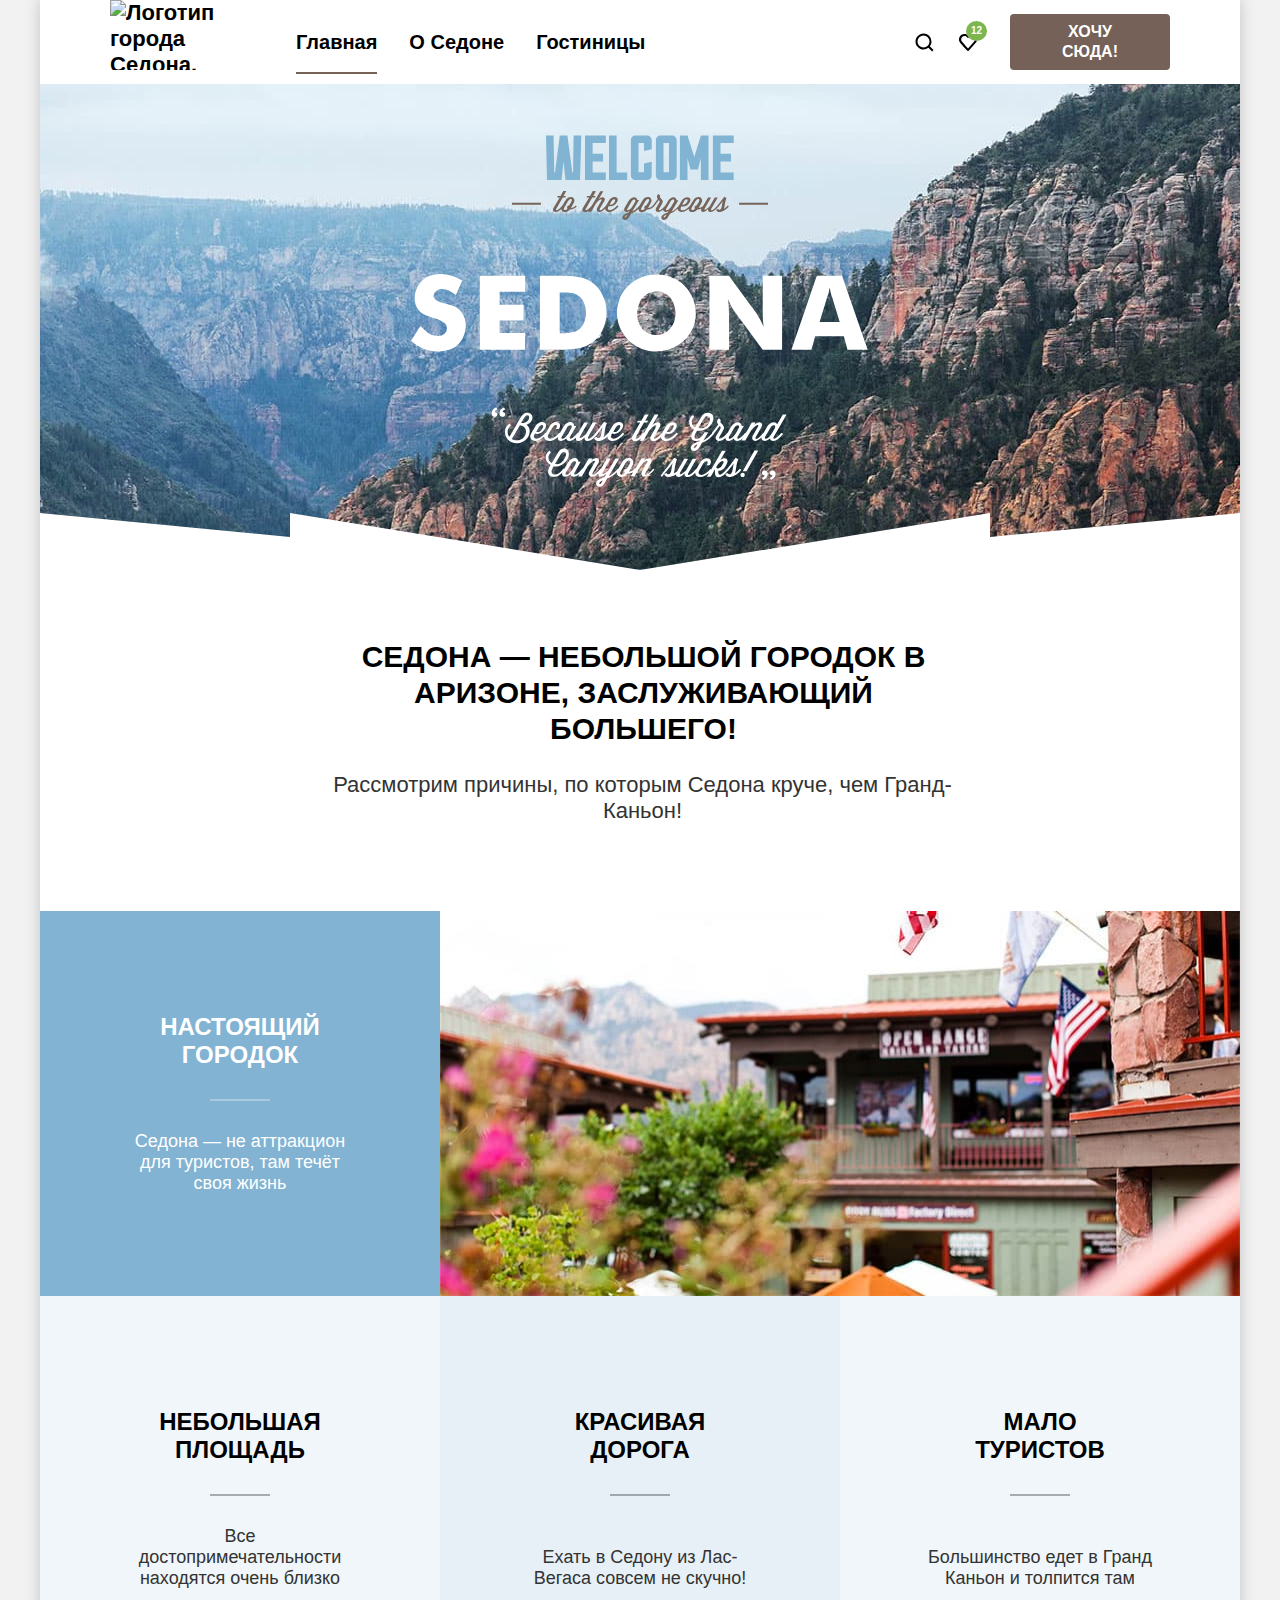
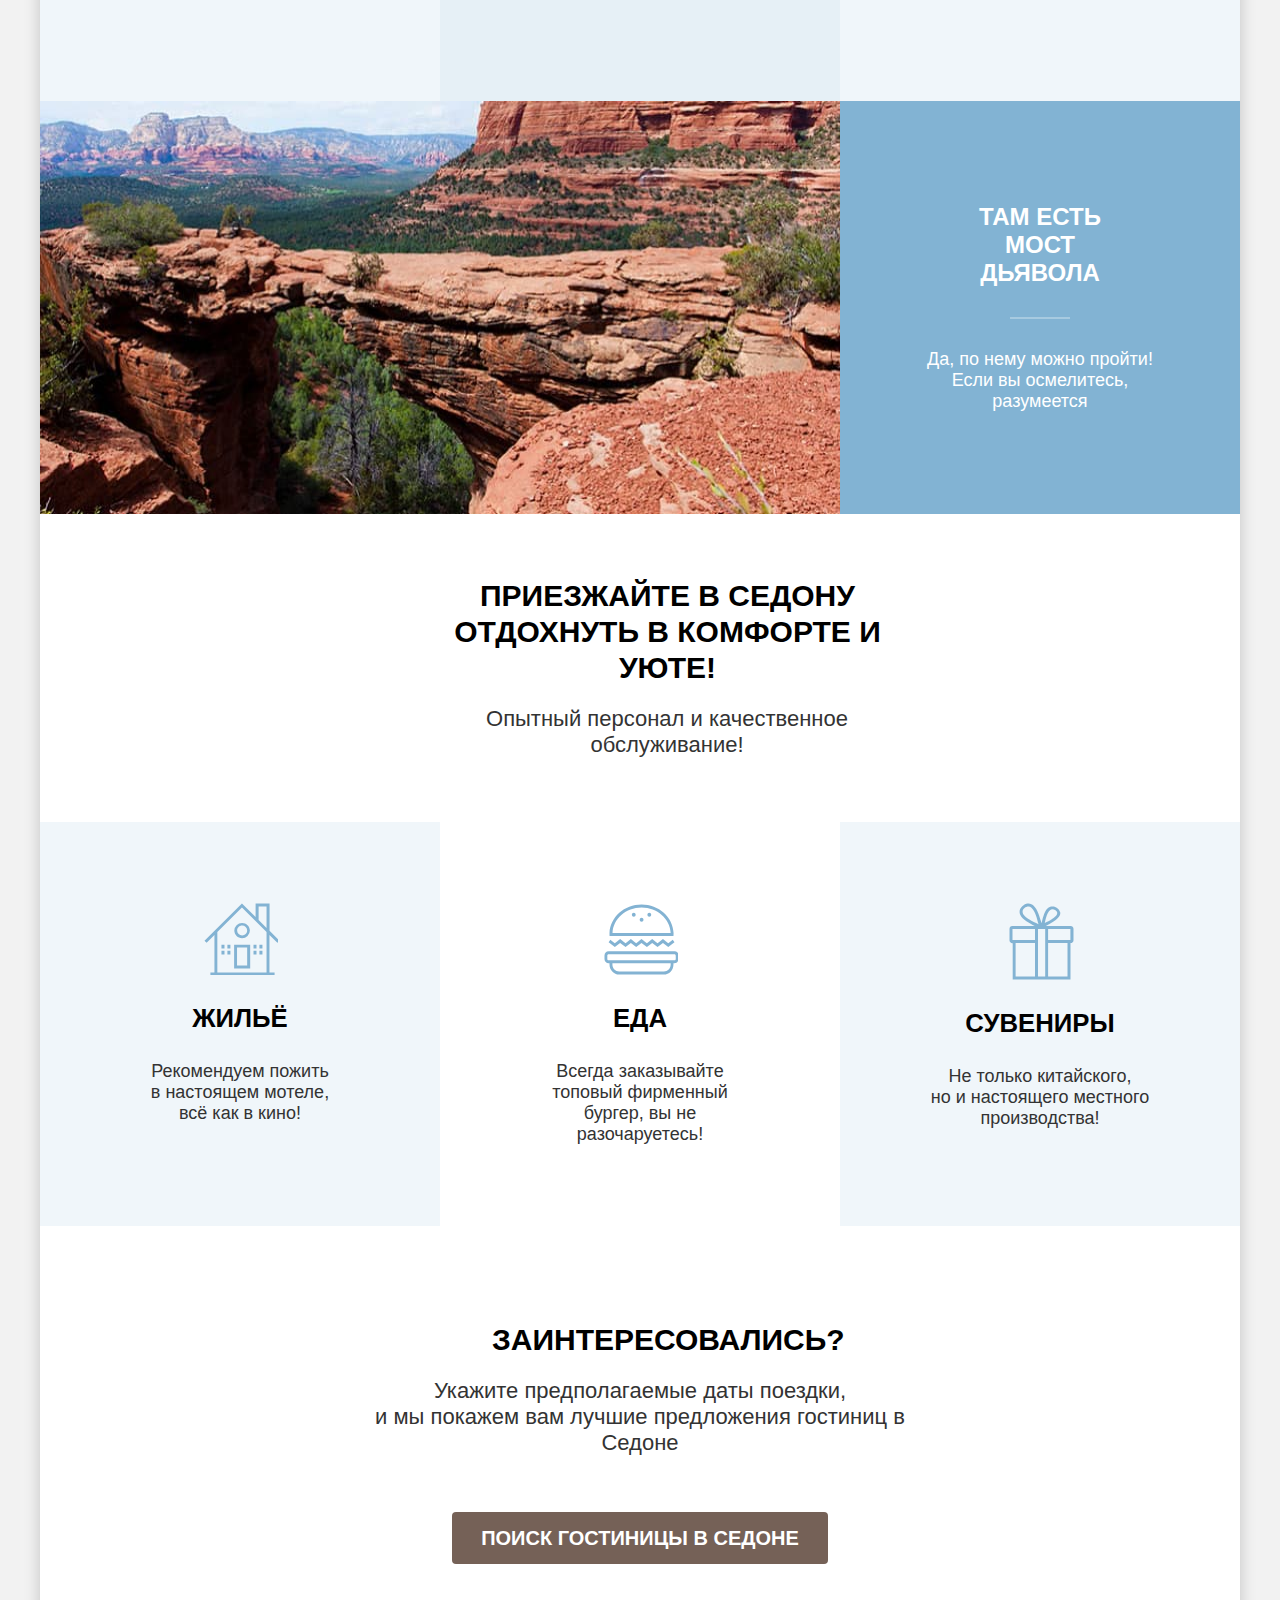
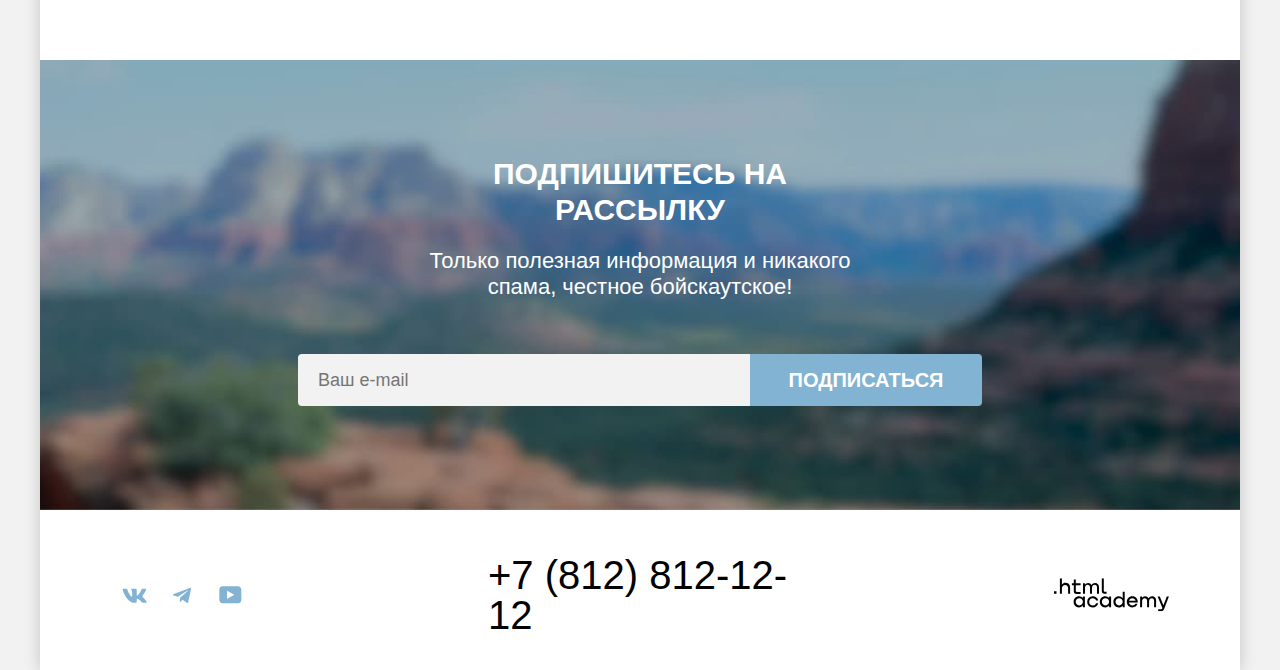
==== commit 624536d5: "Добавляет фавиконы" ====
--- a/index.html
+++ b/index.html
@@ -5,6 +5,8 @@
     <meta charset="utf-8">
     <title>HTML Academy: Седона</title>
     <link rel="stylesheet" href="styles/styles.css">
+    <link rel="icon" href="favicon.ico">
+    <link rel="icon" type="image/png" href="images/favicon.png">
   </head>
 
   <body>
@@ -39,7 +41,7 @@
               </a>
             </li>
             <li>
-              <button class="button button-header" type="submit">Хочу сюда!</button>
+              <a class="button button-header" href="#">Хочу сюда!</a>
             </li>
           </ul>
         </nav>
@@ -47,10 +49,10 @@
       <main class="main-index">
         <section class="hero">
           <h1 class="visually-hidden">Добро пожаловать в великолепную Седону</h1>
-          <img class="hero-welcome-vector" width="458" height="352" src="images/index/welcome-text.svg"
+          <img width="458" height="352" src="images/index/welcome-text.svg"
             alt="Welcome to the gorgeous Sedona, because the Grand Canyon sucks!">
         </section>
-        <section class="advantages">
+        <section>
           <div class="advantages-title-annotation">
             <h2 class="section-title advantages-title">Седона — небольшой городок в Аризоне, заслуживающий
               большего!</h2>
@@ -71,12 +73,12 @@
                 близко</p>
             </li>
             <li class="advantages-item advantages-item-road">
-              <h3 class="advantages-subtitle advantages-subtitle-dark">Красивая<br>дорога</h3>
+              <h3 class="advantages-subtitle advantages-subtitle-dark">Красивая дорога</h3>
               <p class="advantages-description advantages-description-dark">Ехать в Седону
                 из&nbsp;Лас-Вегаса совсем не скучно!</p>
             </li>
             <li class="advantages-item advantages-item-tourists">
-              <h3 class="advantages-subtitle advantages-subtitle-dark">Мало<br>туристов</h3>
+              <h3 class="advantages-subtitle advantages-subtitle-dark">Мало туристов</h3>
               <p class="advantages-description advantages-description-dark">Большинство едет в Гранд Каньон и толпится
                 там</p>
             </li>
@@ -90,7 +92,7 @@
             </li>
           </ul>
         </section>
-        <section class="service">
+        <section>
           <div class="service-title-annotation">
             <h2 class="section-title service-title">Приезжайте в Седону отдохнуть в комфорте и уюте!</h2>
             <p class="annotation">Опытный персонал и качественное обслуживание!</p>
@@ -102,7 +104,7 @@
             </li>
             <li class="service-item service-item-food">
               <h3 class="service-subtitle service-subtitle-food">Еда</h3>
-              <p class="service-description">Всегда заказывайте <br>топовый фирменный бургер,<br>вы не разочаруетесь!
+              <p class="service-description">Всегда заказывайте <br>топовый фирменный бургер, вы не разочаруетесь!
               </p>
             </li>
             <li class="service-item">
@@ -172,7 +174,7 @@
           </section>
           <section class="footer-contacts">
             <h3 class="visually-hidden">Телефон компании</h3>
-            <a class="contacts-phone" href="tel:+78121212">+7 (812) 812-12-12</a>
+            <a href="tel:+78121212">+7 (812) 812-12-12</a>
           </section>
           <section class="footer-logo">
             <h3 class="visually-hidden">Сайт компании</h3>
@@ -203,6 +205,7 @@
 
     </div>
     <div class="modal-container modal-container-close">
+
       <div class="modal">
         <button class="modal-close-button" type="button">
           <span class="visually-hidden">Закрыть</span>
@@ -219,18 +222,19 @@
 
             <p class="field-group">
               <label class="form-label" for="check-in-date">Дата заезда:</label>
-              <input class="form-field date-field" type="text" id="check-in-date" name="check-in-date"
-                value="27 апреля 2020" placeholder="Укажите дату">
+              <input class="form-field" type="text" id="check-in-date" name="check-in-date" value="27 апреля 2020"
+                placeholder="Укажите дату" required>
             </p>
             <p class="modal-message modal-message-error">Мы не можем отправить вас в прошлое.</p>
             <p class="field-group">
               <label class="form-label" for="check-out-date">Дата выезда:</label>
-              <input class="form-field date-field" type="text" id="check-out-date" name="check-out-date"
-                value="1 сентября 2023" placeholder="Укажите дату">
+              <input class="form-field" type="text" id="check-out-date" name="check-out-date" value="1 сентября 2023"
+                placeholder="Укажите дату" required>
             </p>
             <p class="modal-message">На эти даты есть свободные номера. Пока есть.</p>
-            <div class="visitor">
-              <p class="field-group field-group-adults">
+
+            <div class="field-group field-group-adults">
+              <div class="adults">
                 <label class="form-label form-label-adults" for="adults">Взрослые:</label>
                 <button class="button-plus" type="button">
                   <svg aria-hidden="true" focusable="false" width="20" height="20" viewBox="0 0 20 20" fill="none"
@@ -238,15 +242,17 @@
                     <path d="M3 9v2h14V9H3Z" fill="currentColor" />
                   </svg>
                 </button>
-                <input class="adults-field" type="number" id="adults" name="adults" value="2" placeholder="0">
+                <input class="adults-field" type="number" id="adults" name="adults" value="2" placeholder="0" required>
                 <button class="button-plus" type="button">
                   <svg aria-hidden="true" focusable="false" width="20" height="20" viewBox="0 0 20 20"
                     xmlns="http://www.w3.org/2000/svg">
                     <path d="M17 9h-6V3H9v6H3v2h6v6h2v-6h6V9Z" fill="currentColor" />
                   </svg>
                 </button>
+              </div>
+              <div class="child">
                 <span class="form-label form-label-icon">
-                  <label class="form-label form-label-child" for="child">Дети:</label>
+                  <label class="form-label" for="child">Дети:</label>
                   <span class="tooltip">
                     <button class="tooltip-toggle" type="button" aria-labelledby="tooltip-label-date">
                       <svg class="tooltip-icon" aria-hidden="true" focusable="false" width="26" height="26"
@@ -267,21 +273,25 @@
                     <path d="M3 9v2h14V9H3Z" fill="currentColor" />
                   </svg>
                 </button>
-                <input class="adults-field" type="number" id="child" name="child" value="2" placeholder="0">
+                <input class="adults-field" type="number" id="child" name="child" value="2" placeholder="0" required>
                 <button class="button-plus" type="button">
                   <svg aria-hidden="true" focusable="false" width="20" height="20" viewBox="0 0 20 20"
                     xmlns="http://www.w3.org/2000/svg">
                     <path d="M17 9h-6V3H9v6H3v2h6v6h2v-6h6V9Z" fill="currentColor" />
                   </svg>
                 </button>
-              </p>
+              </div>
             </div>
-            <button class="button modal-search-button">Найти</button>
+
+
+
+            <button class="button modal-search-button" type="button">Найти</button>
           </form>
         </section>
 
       </div>
     </div>
+
   </body>
 
 </html>
--- a/styles/styles.css
+++ b/styles/styles.css
@@ -38,7 +38,7 @@
   font-size: 22px;
   line-height: 26px;
   color: #000000;
-  background-color: #F2F2F2;
+  background-color: #f2f2f2;
   height: 100%;
 }
 
@@ -47,90 +47,90 @@
   flex-direction: column;
   min-height: 100%;
   width: 1200px;
+  margin: 0 auto;
   color: #000000;
   background-color: #ffffff;
-  margin: 0 auto;
   box-shadow: 0 0 15px rgba(0, 0, 0, 0.2);
 }
 
 .section-title {
+  padding: 0;
+  margin: 0;
   font-weight: 700;
   font-size: 30px;
   line-height: 36px;
   text-align: center;
   text-transform: uppercase;
-  padding: 0;
-  margin: 0;
 }
 
 .annotation {
+  padding: 0;
   color: #333333;
   text-align: center;
-  padding: 0;
 }
 
 .button {
   display: block;
+  min-width: 140px;
+  min-height: 36px;
   font-family: inherit;
   font-size: 16px;
   line-height: 20px;
   font-weight: 700;
   text-align: center;
   color: #ffffff;
-  background-color: #82B3D3;
+  background-color: #82b3d3;
   text-decoration: none;
   text-transform: uppercase;
   border: none;
   border-radius: 4px;
-  min-width: 140px;
-  min-height: 36px;
   box-sizing: border-box;
   cursor: pointer;
 }
 
-.button:hover {
-  background: #68A2CA;
-}
-
+.button:hover,
 .button:focus {
-  background: #68A2CA;
+  background: #68a2ca;
 }
 
 .button:active {
   color: rgba(255, 255, 255, 0.3);
 }
 
-.button:disabled {
-  color: #FFFFFF;
-  background: #E5E5E5;
+.button:disabled,
+input:disabled {
+  color: #ffffff;
+  background: #e5e5e5;
   cursor: default;
 }
 
 /*HEADER*/
+.header-main {
+  width: 1200px;
+}
+
 .header-navigation {
-  font-weight: 700;
-  display: flex;
-  width: 1200px;
+  position: relative;
+  display: flex;
   margin: 0 auto;
   align-items: center;
-  position: relative;
+  font-weight: 700;
 }
 
 .header-navigation-list {
-  margin: 0;
-  padding: 0;
-  list-style-type: none;
   display: flex;
   flex-wrap: wrap;
   width: 465px;
+  margin: 0;
+  padding: 0;
+  list-style-type: none;
 }
 
 .header-navigation-user {
-  max-width: 350px;
-  margin-left: auto;
-  margin-right: 70px;
   justify-content: flex-end;
   align-items: center;
+  max-width: 350px;
+  margin: 0 70px auto auto;
 }
 
 .header-logo-link {
@@ -141,12 +141,13 @@
 }
 
 .header-logo {
-  display: block;
   position: absolute;
   top: 0;
+  display: block;
 }
 
 .header-navigation-link {
+  position: relative;
   display: block;
   padding: 20px 16px;
   font-size: 20px;
@@ -155,7 +156,6 @@
   color: #000000;
   text-decoration: none;
   text-transform: capitalize;
-  position: relative;
 }
 
 .navigation-link-current::after {
@@ -176,13 +176,13 @@
   box-sizing: border-box;
 }
 
-.header-navigation-user .header-navigation-item:nth-child(1) .header-navigation-link {
+.header-navigation-user .header-navigation-item:nth-child(1) {
   background-image: url("../images/header/search.svg");
   background-repeat: no-repeat;
   background-position: center;
 }
 
-.header-navigation-user .header-navigation-item:nth-child(2) .header-navigation-link {
+.header-navigation-user .header-navigation-item:nth-child(2) {
   background-image: url("../images/header/favourites.svg");
   background-repeat: no-repeat;
   background-position: center;
@@ -190,22 +190,24 @@
 
 .navigation-badge {
   position: absolute;
-  padding: 5px;
-  border-radius: 50%;
   left: 20px;
   top: 11px;
+  padding: 5px;
   color: #ffffff;
   font-size: 10px;
   line-height: 10px;
-  background-color: #7DB54F;
+  border-radius: 50%;
+  background-color: #7db54f;
   aspect-ratio: auto;
 }
 
 .button-header {
-  background-color: #756157;
   width: 160px;
   margin: 14px 0 14px 20px;
   padding: 8px 34px;
+  font-family: inherit;
+  color: #ffffff;
+  background-color: #756157;
   border: 0;
 }
 
@@ -228,14 +230,20 @@
   margin: 0 auto;
 }
 
+.main-inner {
+  flex-grow: 1;
+  width: 1200px;
+  margin: 0 auto;
+}
+
 /*HERO*/
 .hero {
+  display: block;
+  padding: 51px 371px 77px 371px;
+  text-align: center;
   color: #ffffff;
   background: url("../images/index/background-hero-divider.svg") bottom/100% auto no-repeat,
-    #3F5E72 url("../images/index/hero-background.jpg") top/100% auto no-repeat;
-  display: block;
-  text-align: center;
-  padding: 51px 371px 77px 371px;
+    #3f5e72 url("../images/index/hero-background.jpg") top/100% auto no-repeat;
 }
 
 /*ADVANTAGES*/
@@ -255,19 +263,19 @@
 }
 
 .advantages-list {
+  display: flex;
+  flex-wrap: wrap;
+  margin: 0;
+  padding: 0;
   text-align: center;
   list-style-type: none;
-  margin: 0;
-  padding: 0;
-  display: flex;
-  flex-wrap: wrap;
 }
 
 .advantages-item {
-  color: #ffffff;
-  background-color: #82B3D3;
   width: 1200px;
   min-height: 385px;
+  color: #ffffff;
+  background-color: #82b3d3;
 }
 
 .advantages-big-item {
@@ -291,10 +299,10 @@
   display: flex;
   flex-direction: column;
   justify-content: space-between;
-  color: #000000;
-  background-color: rgba(131, 179, 211, 0.12);
   width: 400px;
   padding: 112px 85px;
+  color: #000000;
+  background-color: rgba(131, 179, 211, 0.12);
   box-sizing: border-box;
 }
 
@@ -302,30 +310,29 @@
   display: flex;
   flex-direction: column;
   justify-content: space-between;
+  width: 400px;
+  padding: 112px 84px;
   color: #000000;
   background-color: rgba(131, 179, 211, 0.2);
-  width: 400px;
-  padding: 112px 85px;
   box-sizing: border-box;
 }
 
 .advantages-subtitle {
+  margin: 0 auto;
+  width: 175px;
   font-weight: 700;
   font-size: 24px;
   line-height: 28px;
   text-transform: uppercase;
-  margin: 0 0 62px;
-  position: relative;
 }
 
 .advantages-subtitle::after {
   content: "";
-  position: absolute;
+  display: block;
+  width: 60px;
   height: 2px;
+  margin: 30px auto;
   background-color: rgba(255, 255, 255, 0.3);
-  width: 60px;
-  top: 86px;
-  right: 85px;
 }
 
 .advantages-subtitle-dark::after {
@@ -333,9 +340,9 @@
 }
 
 .advantages-description {
+  margin: 0;
   font-size: 18px;
   line-height: 21px;
-  margin: 0;
 }
 
 .advantages-description-dark {
@@ -359,30 +366,24 @@
 }
 
 .service-list {
-  margin: 0;
-  padding: 0;
   display: flex;
   flex-wrap: wrap;
+  margin: 0;
+  padding: 0;
   text-align: center;
   list-style-type: none;
   text-transform: uppercase;
 }
 
 .service-item {
+  display: flex;
+  flex-direction: column;
+  justify-content: flex-start;
   width: 400px;
   min-height: 385px;
+  padding: 81px 85px;
   background-color: rgba(131, 179, 211, 0.12);
-  padding: 81px 85px;
   box-sizing: border-box;
-  display: flex;
-  flex-direction: column;
-  justify-content: flex-end;
-}
-
-.service-image {
-  width: 75px;
-  height: 75px;
-  margin-bottom: 30px;
 }
 
 .service-subtitle {
@@ -393,10 +394,10 @@
 .service-subtitle::before {
   content: "";
   display: block;
-  background: url("../images/index/service/service-home.svg") no-repeat;
   width: 75px;
   height: 72px;
-  margin: 0 77px 30px;
+  margin: 0 auto 30px;
+  background: url("../images/index/service/service-home.svg") no-repeat;
 }
 
 .service-subtitle-food::before {
@@ -404,8 +405,8 @@
 }
 
 .service-subtitle-gift::before {
+  height: 77px;
   background: url("../images/index/service/service-gift.svg") no-repeat;
-  height: 77px;
 }
 
 .service-item-food {
@@ -441,18 +442,15 @@
 }
 
 .button-search-hotel {
+  width: 376px;
+  margin: 0 108px;
+  min-height: 52px;
   font-size: 20px;
   line-height: 36px;
-  width: 376px;
-  min-height: 52px;
   background-color: #756157;
-  margin: 0 108px;
-}
-
-.button-search-hotel:hover {
-  background: #615048;
-}
-
+}
+
+.button-search-hotel:hover,
 .button-search-hotel:focus {
   background: #615048;
 }
@@ -465,8 +463,8 @@
 .subscribe {
   display: flex;
   flex-direction: column;
+  width: 684px;
   padding: 96px 258px 104px;
-  width: 684px;
   margin: 0 auto;
   align-items: center;
 }
@@ -477,38 +475,38 @@
 }
 
 .subscribe .annotation {
+  width: 475px;
   margin: 0 105px 54px;
   padding: 0;
-  width: 475px;
 }
 
 .button-subscribe {
+  width: 232px;
+  min-height: 52px;
   font-size: 20px;
   line-height: 36px;
-  width: 232px;
-  min-height: 52px;
   border-radius: 0 4px 4px 0;
 }
 
 .subscribe-form {
   display: flex;
+  width: 684px;
   margin: auto 0 0;
   border: none;
-  width: 684px;
 }
 
 .subscribe-field {
   flex-grow: 1;
   margin: 0;
   padding: 14px 20px;
-  border: none;
-  border-radius: 4px 0 0 4px;
   font-family: inherit;
-  color: rgba(0, 0, 0, 0.6);
   font-weight: 400;
   font-size: 18px;
   line-height: 24px;
+  color: rgba(0, 0, 0, 0.6);
   background: #f2f2f2;
+  border: none;
+  border-radius: 4px 0 0 4px;
   cursor: pointer;
 }
 
@@ -522,7 +520,7 @@
 
 .subscribe-field:focus-visible {
   background-color: #e6e6e6;
-  outline: 3px solid #83B3D3;
+  outline: 3px solid #83b3d3;
 }
 
 .subscribe-field:focus:not(:placeholder-shown) {
@@ -532,7 +530,7 @@
 
 .subscribe-background {
   color: #ffffff;
-  background: #3F5E72 url("../images/index/subscribe-background.jpg") center/cover no-repeat;
+  background: #3f5e72 url("../images/index/subscribe-background.jpg") center/cover no-repeat;
 }
 
 .subscribe-background-annotation {
@@ -545,11 +543,11 @@
 }
 
 .page-footer-container {
+  display: flex;
+  justify-content: space-between;
+  align-items: center;
   width: 1060px;
   margin: 0 auto;
-  display: flex;
-  justify-content: space-between;
-  align-items: center;
 }
 
 .footer-social {
@@ -572,15 +570,15 @@
   height: 40px;
   padding: 0 10px;
   box-sizing: border-box;
-  color: #83B3D3;
+  color: #83b3d3;
 }
 
 .footer-social-link:hover {
-  color: #68A2CA;
+  color: #68a2ca;
 }
 
 .footer-social-link:focus {
-  color: #68A2CA;
+  color: #68a2ca;
 }
 
 .footer-social-link:active {
@@ -593,22 +591,20 @@
 }
 
 a[href^="tel:"] {
+
+  display: block;
+  width: 333px;
+  min-height: 40px;
+  margin: 5px 194px 5px 198px;
   font-family: "PT Sans", "Arial", sans-serif;
-  color: #000000;
   font-size: 40px;
   line-height: 40px;
+  color: #000000;
   text-decoration: none;
   text-transform: uppercase;
-  display: block;
-  margin: 5px 194px 5px 198px;
-  width: 333px;
-  min-height: 40px;
-}
-
-a[href^="tel:"]:hover {
-  color: #756157;
-}
-
+}
+
+a[href^="tel:"]:hover,
 a[href^="tel:"]:focus {
   color: #756157;
 }
@@ -628,10 +624,7 @@
   color: #000000;
 }
 
-.footer-logo-link:hover {
-  color: #756157;
-}
-
+.footer-logo-link:hover,
 .footer-logo-link:focus {
   color: #756157;
 }
@@ -647,13 +640,13 @@
 /*CATALOG-PAGE*/
 /*INNER_HEADER*/
 .filter-wrapper {
-  color: #ffffff;
-  background: #3F5E72 url("../images/catalog/filter-background.jpg") center/cover no-repeat;
+  display: flex;
+  flex-direction: column;
+  align-items: flex-start;
   width: 1060px;
   padding: 35px 70px 70px;
-  display: flex;
-  flex-direction: column;
-  align-items: flex-start;
+  color: #ffffff;
+  background: #3f5e72 url("../images/catalog/filter-background.jpg") center/cover no-repeat;
 }
 
 .inner-header {
@@ -668,12 +661,12 @@
 }
 
 .breadcrumbs {
-  list-style-type: none;
-  display: flex;
-  margin: 8px 0 0;
-  padding: 0;
+  display: flex;
   justify-content: start;
   align-items: center;
+  margin: 8px 0 0;
+  padding: 0;
+  list-style-type: none;
 }
 
 .breadcrumbs-item {
@@ -684,15 +677,15 @@
   content: "";
   display: block;
   margin: 5px 10px;
-  background: url("../images/catalog/breadcrubs-tick.svg") no-repeat;
   width: 9px;
   height: 10px;
+  background: url("../images/catalog/breadcrubs-tick.svg") no-repeat;
 }
 
 .breadcrumbs-link {
-  color: inherit;
   font-size: 16px;
   line-height: 21px;
+  color: inherit;
   text-decoration: none;
 }
 
@@ -713,45 +706,46 @@
 }
 
 .catalog-filter-left {
+  display: flex;
   margin-right: auto;
-  display: flex;
 }
 
 .catalog-filter-right {
+  display: flex;
+  justify-content: space-between;
   width: 550px;
   margin-left: auto;
-  display: flex;
-  justify-content: space-between;
 }
 
 .catalog-filter-group {
+  margin: 0 65px 0 0;
+  padding: 0;
   border: none;
-  margin: 0 65px 0 0;
-  padding: 0;
 }
 
 .filter-group-price {
+  display: flex;
+  flex-wrap: wrap;
   width: 288px;
   margin: 0 auto 0 0;
   padding: 0;
-  display: flex;
-  flex-wrap: wrap;
 }
 
 .catalog-filter-title {
+  max-width: 150px;
+  margin-bottom: 32px;
   font-weight: 700;
   font-size: 20px;
   line-height: 24px;
   text-transform: capitalize;
-  margin-bottom: 32px;
 }
 
 .filter-price-button {
-  padding: 0;
-  margin: 0 0 0 auto;
   display: flex;
   flex-direction: column;
   justify-content: flex-end;
+  padding: 0;
+  margin: 0 0 0 auto;
 }
 
 .control {
@@ -766,7 +760,7 @@
   left: 2px;
   width: 20px;
   height: 19px;
-  background: #FFFFFF;
+  background: #ffffff;
   border-radius: 4px;
   cursor: pointer;
 }
@@ -776,7 +770,7 @@
   position: absolute;
   width: 20px;
   height: 20px;
-  color: #3F5E72;
+  color: #3f5e72;
   background: url("../images/catalog/filter-tick.svg") no-repeat;
 }
 
@@ -790,7 +784,7 @@
   left: 5px;
   width: 10px;
   height: 10px;
-  background-color: #3F5E72;
+  background-color: #3f5e72;
   border-radius: 50%;
   content: "";
 }
@@ -801,12 +795,18 @@
 }
 
 .control:focus-within .control-mark {
-  outline: 3px solid #83B3D3;
+  outline: 3px solid #83b3d3;
 }
 
 .control:active .control-mark,
-.control:hover .control-label {
+.control:active .control-label {
   opacity: 0.3;
+}
+
+input:disabled ~ .control-label {
+  color: rgba(0, 0, 0, 0.3);
+  border-color: rgba(0, 0, 0, 0.3);
+  cursor: default;
 }
 
 .filter-title-price {
@@ -821,13 +821,13 @@
 .range-input {
   width: 143px;
   height: 48px;
+  margin: 0 2px 0 0;
+  padding: 12px 35px 12px 21px;
+  font: inherit;
   border: none;
-  background: #F2F2F2;
+  background: #f2f2f2;
   border-radius: 4px 0 0 4px;
   appearance: textfield;
-  font: inherit;
-  margin: 0 2px 0 0;
-  padding: 12px 35px 12px 21px;
   box-sizing: border-box;
   cursor: pointer;
 }
@@ -845,10 +845,10 @@
 
 .range-field-text {
   position: relative;
+  height: 48px;
   font-weight: 700;
   font-size: 18px;
   line-height: 24px;
-  height: 48px;
 }
 
 .range-input:hover {
@@ -861,15 +861,15 @@
 
 .range-input:focus-visible {
   background: #e6e6e6;
-  outline: 3px solid #83B3D3;
+  outline: 3px solid #83b3d3;
 }
 
 .range-field-text span {
-  color: rgba(1, 1, 1, 0.3);
   position: absolute;
   top: 12px;
   right: 20px;
   font-weight: 400;
+  color: rgba(1, 1, 1, 0.3);
 }
 
 .range {
@@ -878,26 +878,26 @@
 }
 
 .range-scale {
+  position: relative;
   width: 287px;
-  position: relative;
   height: 4px;
   background-color: rgba(255, 255, 255, 0.3);
 }
 
 .range-bar {
   width: 226px;
-  background-color: #fff;
   height: 4px;
+  background-color: #ffffff;
 }
 
 .range-toggle {
   position: absolute;
   width: 20px;
   height: 20px;
+  top: -8px;
   background: #ffffff;
   border: none;
   border-radius: 5px;
-  top: -8px;
   cursor: pointer;
 }
 
@@ -906,12 +906,12 @@
 }
 
 .range-toggle:focus {
-  outline: 3px solid #83B3D3;
+  outline: 3px solid #83b3d3;
   box-shadow: 0 4px 10px rgba(0, 0, 0, 0.25);
 }
 
 .range-toggle:active {
-  outline: 2px solid #82B3D3;
+  outline: 2px solid #82b3d3;
   box-shadow: 0 7px 15px rgba(0, 0, 0, 0.4);
 }
 
@@ -920,16 +920,16 @@
 }
 
 .filter-price-button .button {
+  min-width: 191px;
   padding: 8px 30px;
-  min-width: 191px;
   margin-bottom: 30px;
 }
 
 .filter-price-button .button-reset {
-  padding: 8px 30px;
   align-self: end;
   width: 191px;
   margin: 0;
+  padding: 8px 30px;
 }
 
 .catalog-filter-item {
@@ -949,7 +949,7 @@
 
 .button-reset:focus {
   outline: none;
-  border: 3px solid #83B3D3;
+  border: 3px solid #83b3d3;
   background-color: transparent;
 }
 
@@ -959,13 +959,13 @@
 
 /*Filter-results*/
 .filter-results {
-  width: 1060px;
-  padding: 50px 70px 60px;
   display: flex;
   flex-direction: column;
   align-items: flex-start;
   justify-content: space-between;
   gap: 40px;
+  width: 1060px;
+  padding: 50px 70px 60px;
 }
 
 .filter-results-head {
@@ -976,16 +976,16 @@
 }
 
 .select-results-list {
-  margin: 0;
-  padding: 0;
-  display: flex;
+  display: flex;
+  margin: 0;
+  padding: 0;
   list-style-type: none;
 }
 
 .select-results-item {
   width: 48px;
   height: 48px;
-  border: 2px solid #E5E5E5;
+  border: 2px solid #e5e5e5;
   border-radius: 4px;
   box-sizing: border-box;
 }
@@ -999,7 +999,7 @@
 }
 
 .select-results-item:focus {
-  border-color: #68A2CA;
+  border-color: #68a2ca;
   outline: none;
 }
 
@@ -1027,26 +1027,26 @@
 }
 
 .select-control {
+  width: 292px;
+  margin: 0 70px 0 196px;
+  padding: 12px 40px 12px 20px;
   font-family: inherit;
   font-size: 18px;
   line-height: 21px;
   color: #333333;
-  width: 292px;
   appearance: none;
-  border: 2px solid #E5E5E5;
+  border: 2px solid #e5e5e5;
   border-radius: 4px;
-  padding: 12px 40px 12px 20px;
   background: #ffffff url("../images/catalog/price-tick.svg") no-repeat right 15px center;
-  margin: 0 70px 0 196px;
   cursor: pointer;
 }
 
 .select-control:hover {
-  border-color: #68A2CA;
+  border-color: #68a2ca;
 }
 
 .select-control:focus {
-  border-color: #3F5E72;
+  border-color: #3f5e72;
   outline: none;
 }
 
@@ -1058,34 +1058,34 @@
 
 /*CATALOG*/
 .catalog-list {
-  list-style-type: none;
-  margin: 0;
-  padding: 0;
   display: flex;
   justify-content: start;
   flex-wrap: wrap;
   row-gap: 20px;
+  margin: 0;
+  padding: 0;
+  list-style-type: none;
 }
 
 .catalog-list::after {
   content: "";
   display: block;
   width: 1060px;
-  border: 1px solid #E6E6E6;
+  margin-top: 20px;
+  border: 1px solid #e6e6e6;
   transform: rotate(180deg);
-  margin-top: 20px;
 }
 
 .catalog-item {
-  width: 300px;
-  padding: 19px;
   display: grid;
   grid-template-columns: 1fr 1fr;
   grid-template-rows: 212px auto min-content min-content min-content;
   row-gap: 16px;
-  border: 1px solid #E6E6E6;
+  width: 300px;
+  padding: 19px;
+  margin-right: 20px;
+  border: 1px solid #e6e6e6;
   border-radius: 4px;
-  margin-right: 20px;
 }
 
 .catalog-item:nth-child(3n) {
@@ -1093,8 +1093,8 @@
 }
 
 .catalog-link {
+  grid-area: 1/1/2/3;
   text-decoration: none;
-  grid-area: 1/1/2/3;
 }
 
 .catalog-item-image {
@@ -1102,17 +1102,17 @@
 }
 
 .catalog-link-title {
+  grid-area: 2/1/3/3;
   text-decoration: none;
-  grid-area: 2/1/3/3;
 }
 
 .catalog-title {
+  margin: 0;
+  padding: 0;
   font-weight: 700;
   font-size: 24px;
   line-height: 28px;
   color: #000000;
-  margin: 0;
-  padding: 0;
 }
 
 .catalog-title:hover,
@@ -1140,18 +1140,15 @@
 }
 
 .button-apartment-detail {
-  background-color: #756157;
   display: block;
   grid-area: 4/1/5/2;
   width: 140px;
   padding: 8px;
   align-self: flex-start;
-}
-
-.button-apartment-detail:hover {
-  background: #615048;
-}
-
+  background-color: #756157;
+}
+
+.button-apartment-detail:hover,
 .button-apartment-detail:focus {
   background: #615048;
 }
@@ -1161,68 +1158,64 @@
 }
 
 .button-apartment-add {
+  grid-area: 4/2/5/3;
+  justify-self: end;
+  align-self: flex-start;
+  padding: 8px;
+}
+
+.apartment-category {
+  grid-area: 5/1/6/2;
+  justify-self: start;
+  align-self: self-start;
+  display: flex;
+  width: 140px;
+  height: 37px;
+  margin: 0;
+}
+
+.star {
+  display: block;
+  width: 19px;
+  height: 18px;
+  margin: 10px 6px 10px 0;
+  background: url("../images/catalog/star.svg");
+}
+
+.button-apartment-rating {
+  grid-area: 5/2/6/3;
+  justify-self: end;
+  align-self: self-start;
+  display: flex;
+  justify-content: center;
+  align-items: center;
+  min-width: 140px;
+  min-height: 36px;
+  margin: 0;
+  font-family: inherit;
+  font-size: 16px;
+  line-height: 20px;
+  font-weight: 400;
+  color: #333333;
+  background-color: #f2f2f2;
+  text-decoration: none;
+  text-transform: uppercase;
+  border: none;
+  border-radius: 4px;
+  box-sizing: border-box;
+}
+
+.button-apartment-selected {
   grid-area: 4/2/5/3;
   padding: 8px;
   justify-self: end;
   align-self: flex-start;
-}
-
-.apartment-category {
-  grid-area: 5/1/6/2;
-  justify-self: start;
-  align-self: self-start;
-  margin: 0;
-  width: 140px;
-  height: 37px;
-  display: flex;
-}
-
-.star {
-  display: block;
-  margin: 10px 6px 10px 0;
-  width: 19px;
-  height: 18px;
-  background: url("../images/catalog/star.svg");
-}
-
-.button-apartment-rating {
-  display: flex;
-  margin: 0;
-  justify-content: center;
-  align-items: center;
-  font-family: inherit;
-  font-size: 16px;
-  line-height: 20px;
-  text-decoration: none;
-  text-transform: uppercase;
-  border: none;
-  border-radius: 4px;
-  min-width: 140px;
-  min-height: 36px;
-  box-sizing: border-box;
-  color: #333333;
-  background-color: #F2F2F2;
-  font-weight: 400;
-  grid-area: 5/2/6/3;
-  width: 140px;
-  justify-self: end;
-  align-self: self-start;
-}
-
-.button-apartment-selected {
-  background-color: #7DB54F;
-  grid-area: 4/2/5/3;
-  padding: 8px;
-  justify-self: end;
-  align-self: flex-start;
-}
-
-.button-apartment-selected:hover {
-  background: #6C9E42;
-}
-
+  background-color: #7db54f;
+}
+
+.button-apartment-selected:hover,
 .button-apartment-selected:focus {
-  background: #6C9E42;
+  background: #6c9e42;
 }
 
 .button-apartment-selected:active {
@@ -1235,15 +1228,15 @@
 }
 
 .pagination {
+  display: flex;
+  margin: 0;
+  padding: 0;
   list-style-type: none;
-  margin: 0;
-  padding: 0;
-  display: flex;
 }
 
 .pagination-item {
-  background-color: #82B3D3;
   text-align: center;
+  background-color: #82b3d3;
   border-radius: 4px;
 }
 
@@ -1252,25 +1245,25 @@
 }
 
 .pagination-link {
-  text-decoration: none;
-  color: #FFFFFF;
-  display: block;
-  box-sizing: border-box;
+  display: block;
   min-width: 60px;
   height: 60px;
   padding: 14px 12px;
+  text-decoration: none;
+  color: #ffffff;
+  box-sizing: border-box;
   border: transparent;
 }
 
 .pagination-link:hover {
-  background: #68A2CA;
-  outline: 1px solid #82B3D3;
+  background: #68a2ca;
+  outline: 1px solid #82b3d3;
   border-radius: 4px;
 }
 
 .pagination-link:focus {
-  background: #68A2CA;
-  outline: 1px solid #82B3D3;
+  background: #68a2ca;
+  outline: 1px solid #82b3d3;
   border-radius: 4px;
 }
 
@@ -1281,12 +1274,12 @@
 .pagination-current,
 .pagination-next-link {
   display: block;
-  box-sizing: border-box;
   min-width: 60px;
   height: 60px;
   padding: 14px 12px;
   color: #000000;
   text-decoration: none;
+  box-sizing: border-box;
 }
 
 .pagination-current {
@@ -1294,7 +1287,7 @@
 }
 
 .pagination-item-current {
-  background-color: #F2F2F2;
+  background-color: #f2f2f2;
 }
 
 .pagination-item-next {
@@ -1336,14 +1329,14 @@
 
 .modal-close-button {
   position: absolute;
+  left: 615px;
+  top: 64px;
   width: 52px;
   height: 52px;
-  left: 615px;
-  top: 64px;
+  color: #000000;
+  background: #f2f2f2;
   border-radius: 50%;
   border: none;
-  color: #000000;
-  background: #f2f2f2;
   cursor: pointer;
 }
 
@@ -1353,7 +1346,7 @@
 
 .modal-close-button:focus {
   background: #e6e6e6;
-  outline: 3px solid #83B3D3;
+  outline: 3px solid #83b3d3;
 }
 
 .modal-close-button:active svg {
@@ -1362,19 +1355,19 @@
 }
 
 .modal-content {
+  display: flex;
+  flex-direction: column;
   width: 577px;
-  display: flex;
-  flex-direction: column;
 }
 
 .modal-title {
+  margin: 0 0 64px 0;
   font-style: normal;
   font-weight: 700;
   font-size: 30px;
   line-height: 36px;
   text-transform: uppercase;
   color: #000000;
-  margin: 0 0 64px 0;
 }
 
 .search-form {
@@ -1384,32 +1377,34 @@
 }
 
 .field-group {
-  padding: 0;
-  margin: 0;
-  display: flex;
+  display: flex;
+  justify-content: space-between;
+  flex-wrap: wrap;
   width: 577px;
-  justify-content: space-between;
+  padding: 0;
+  margin: 0;
 }
 
 .form-label {
+  margin: 12px 18px 12px 0;
   font-weight: 700;
   font-size: 20px;
   line-height: 24px;
   text-transform: capitalize;
-  margin: 12px 18px 12px 0;
 }
 
 .form-field {
+  width: 440px;
+  padding: 12px 50px 12px 20px;
   font-weight: 700;
   font-size: 18px;
   line-height: 24px;
-  padding: 12px 50px 12px 20px;
-  width: 440px;
-  box-sizing: border-box;
   font-family: inherit;
+  color: rgba(0, 0, 0, 0.6);
   background: #f2f2f2 url("/images/index/modal/modal-calendar.svg") bottom 50% right 22px no-repeat;
   border: none;
-  color: rgba(0, 0, 0, 0.6);
+  box-sizing: border-box;
+
 }
 
 .form-field:not(:placeholder-shown) {
@@ -1422,7 +1417,7 @@
 
 .form-field:focus-visible {
   background-color: #e6e6e6;
-  outline: 3px solid #83B3D3;
+  outline: 3px solid #83b3d3;
 }
 
 .form-field:focus:not(:placeholder-shown) {
@@ -1431,36 +1426,40 @@
 }
 
 .modal-message {
+  margin: 4px 20px 23px 137px;
+  padding: 0 0 0 20px;
   font-style: normal;
   font-weight: 400;
   font-size: 16px;
   line-height: 21px;
-  margin: 4px 20px 23px 137px;
-  padding: 0 0 0 20px;
 }
 
 .modal-message-error {
-  color: #FF5757;
-}
-
-.field-group-adults {
-  justify-content: flex-start;
+  color: #ff5757;
 }
 
 .form-label-adults {
   margin-right: 46px;
 }
 
+.adults {
+  display: flex;
+}
+
+.child {
+  display: flex;
+}
+
 .button-plus {
   display: block;
-  font-family: inherit;
-  border: none;
   min-width: 40px;
   min-height: 48px;
+  font-family: inherit;
+  color: #756157;
+  background: #f2f2f2;
+  border: none;
   box-sizing: border-box;
   cursor: pointer;
-  background: #f2f2f2;
-  color: #756157;
   fill-opacity: 0.3;
 }
 
@@ -1472,7 +1471,7 @@
 .button-plus:focus svg {
   color: #000000;
   fill-opacity: 1;
-  outline: 3px solid #82B3D3;
+  outline: 3px solid #82b3d3;
   border-radius: 4px;
 }
 
@@ -1483,17 +1482,17 @@
 .modal-search-button {
   width: 577px;
   min-height: 60px;
-  background: #83B3D3;
-  border-radius: 10px;
+  margin-top: 48px;
   font-weight: 700;
   font-size: 20px;
   line-height: 24px;
-  margin-top: 48px;
+  background: #83b3d3;
+  border-radius: 10px;
 }
 
 .modal-search-button:hover,
 .modal-search-button:focus {
-  background: #68A2CA;
+  background: #68a2ca;
 }
 
 .modal-search-button:active {
@@ -1501,18 +1500,18 @@
 }
 
 .adults-field {
+  width: 31px;
+  min-height: 48px;
+  padding: 14px 2px;
   font-weight: 700;
   font-size: 18px;
   line-height: 20px;
-  width: 31px;
-  min-height: 48px;
   font-family: inherit;
+  text-align: center;
+  background-color: #f2f2f2;
   border: none;
   appearance: textfield;
-  padding: 14px 2px;
-  text-align: center;
   box-sizing: border-box;
-  background-color: #f2f2f2;
 }
 
 .adults-field::-webkit-outer-spin-button,
@@ -1529,42 +1528,42 @@
 }
 
 .tooltip-toggle {
+  display: block;
+  width: 100%;
+  height: 100%;
+  padding: 0;
+  margin: 0;
   border: none;
   background-color: transparent;
-  padding: 0;
-  margin: 0;
+  cursor: pointer;
+}
+
+.tooltip-icon {
   display: block;
   width: 100%;
   height: 100%;
-  cursor: pointer;
-}
-
-.tooltip-icon {
-  width: 100%;
-  height: 100%;
-  display: block;
 }
 
 .tooltip-text {
+  position: absolute;
+  left: 50%;
+  z-index: 1;
+
+  display: none;
+  width: 218px;
+  padding: 19px 18px 24px 22px;
+  margin-top: 16px;
   font-family: inherit;
   font-style: normal;
   font-weight: 400;
   font-size: 16px;
   line-height: 20px;
+  color: #ffffff;
   text-transform: none;
   background: #333333;
   box-shadow: 0 15px 30px rgba(0, 0, 0, 0.3);
   border-radius: 10px;
-  display: block;
-  color: #ffffff;
-  padding: 19px 18px 24px 22px;
-  width: 218px;
-  position: absolute;
-  margin-top: 16px;
-  left: 50%;
   transform: translateX(-50%);
-  z-index: 1;
-  display: none;
 }
 
 .tooltip-toggle:hover + .tooltip-text,
@@ -1574,19 +1573,17 @@
 
 .form-label-icon {
   position: relative;
-  padding-right: 40px;
-  margin: 0 24px 0 88px;
+  padding-right: 46px;
 }
 
 .tooltip-text:after {
   content: '';
-  background-image: url("../images/index/modal/modal-triangle.svg");
-  width: 19px;
-  height: 9px;
   position: absolute;
   top: -8px;
   left: 0;
   right: 0;
-  margin-left: auto;
-  margin-right: auto;
-}
+  width: 19px;
+  height: 9px;
+  margin: 0 auto;
+  background-image: url("../images/index/modal/modal-triangle.svg");
+}
